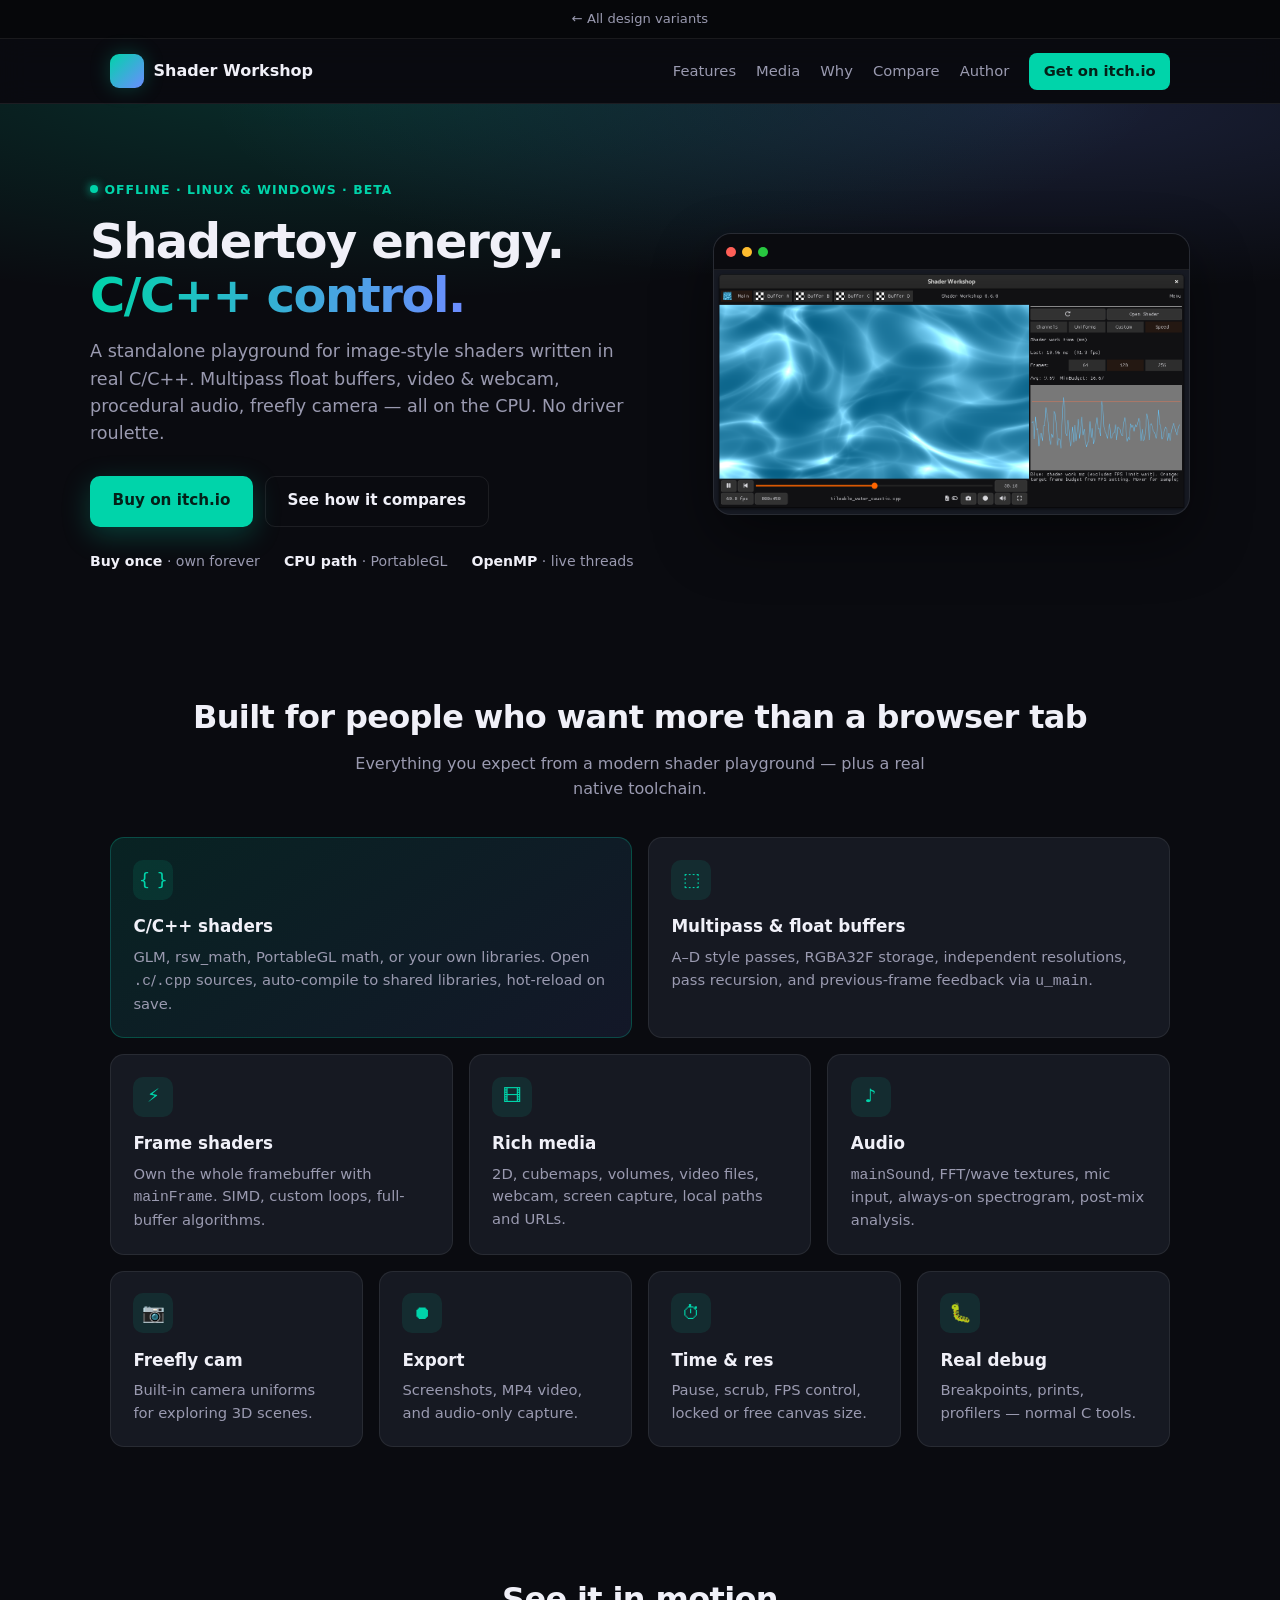
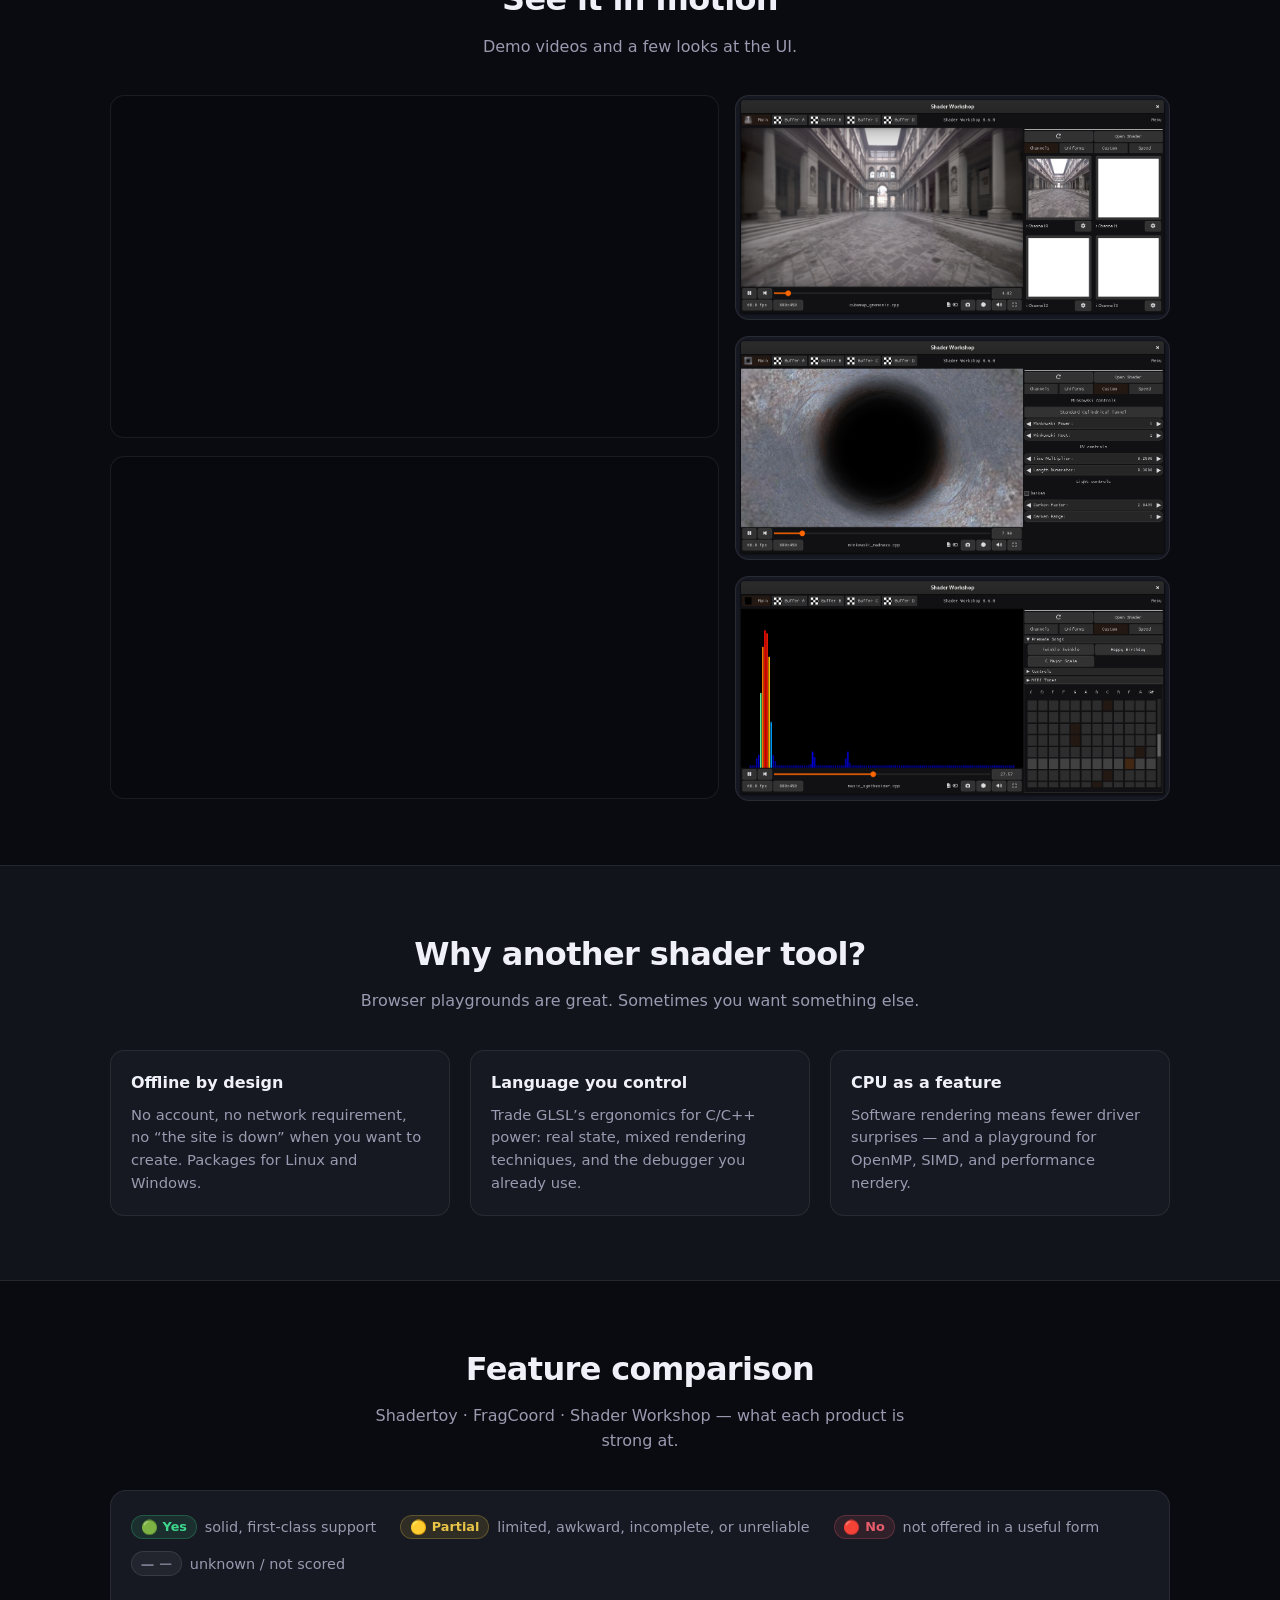
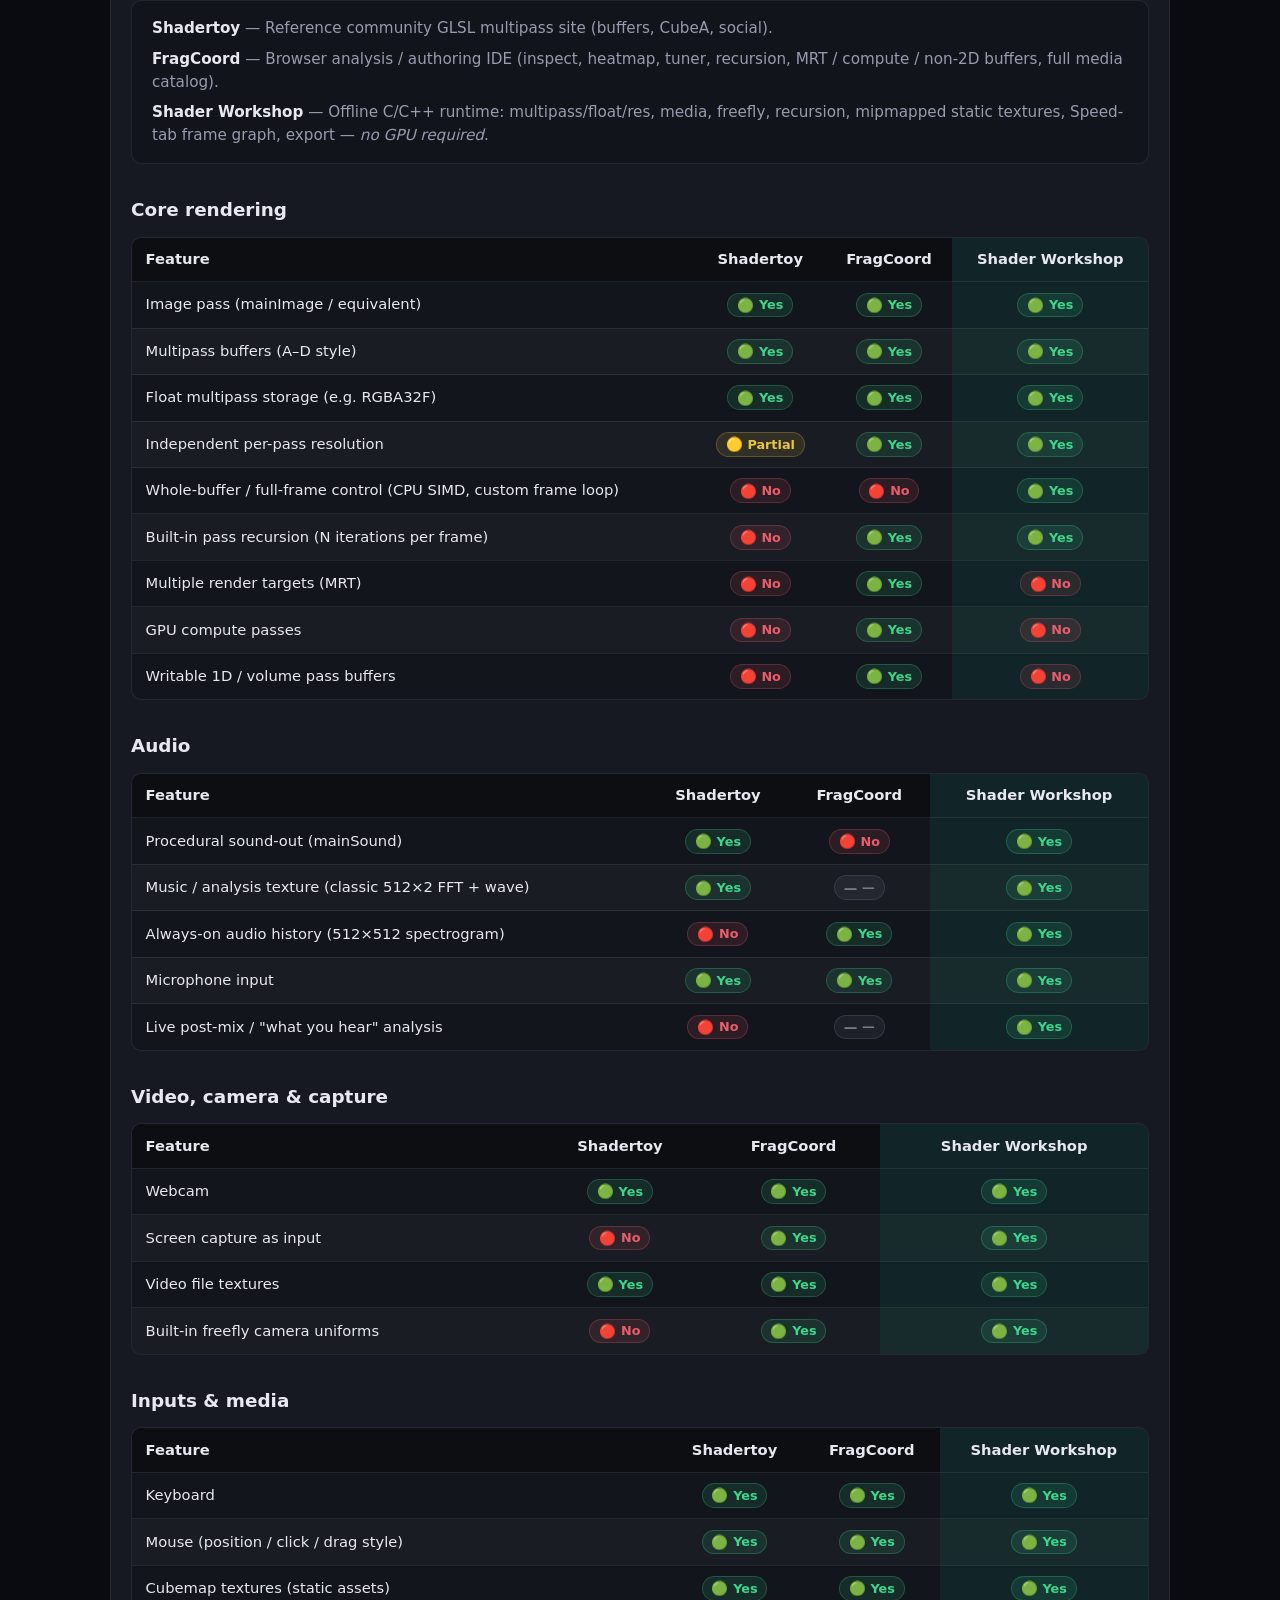
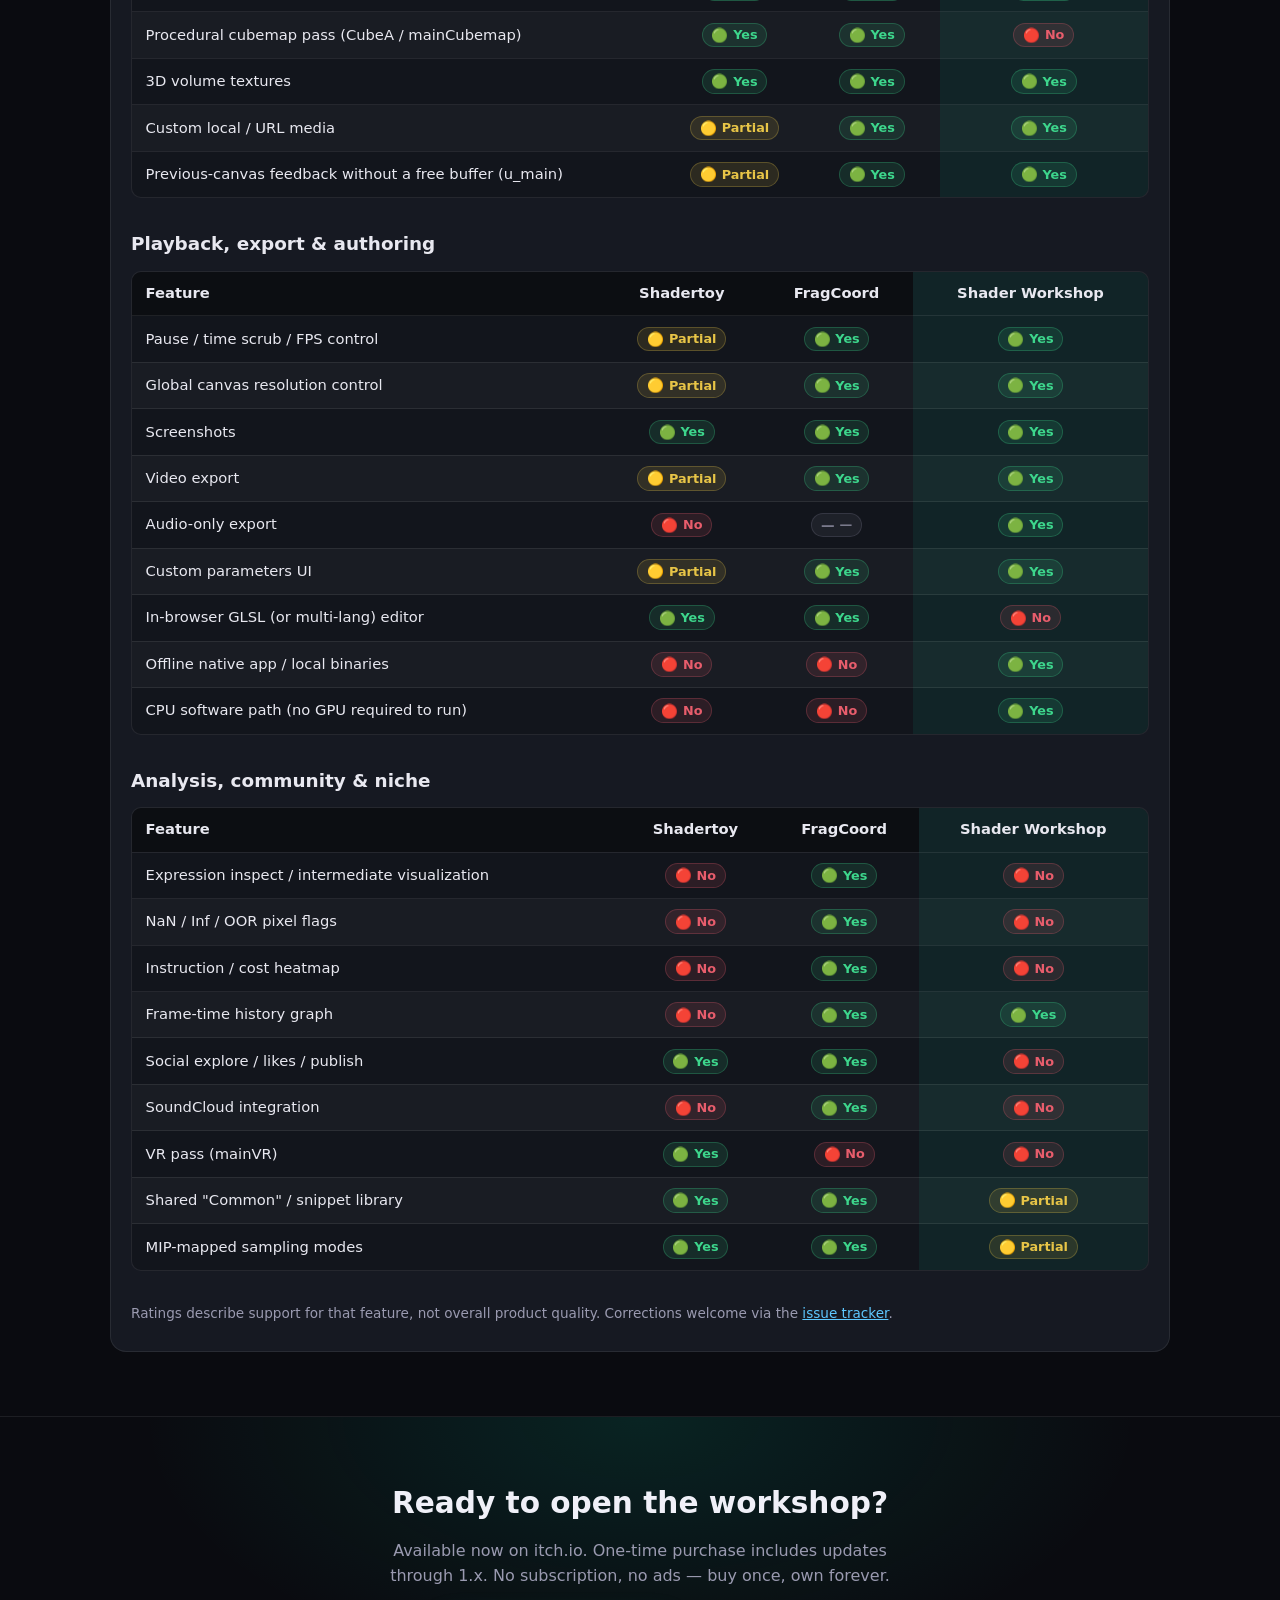
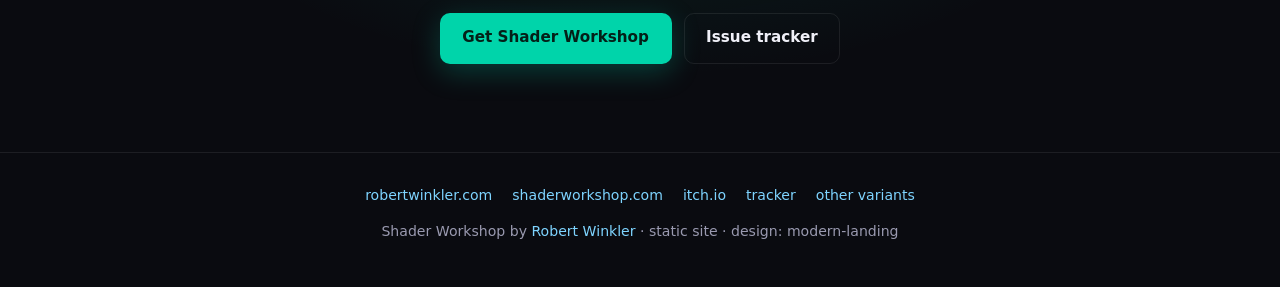
==== index.html @ 5012da46 "Change to Modern Landing style" ====
<!DOCTYPE html>
<html lang="en">
<head>
  <meta charset="utf-8" />
  <meta name="viewport" content="width=device-width, initial-scale=1" />
  <title>Shader Workshop — C/C++ shaders offline</title>
  <meta name="description" content="Write Shadertoy-style shaders in C/C++. Offline native app with multipass, media, audio, export, and CPU software rendering." />
  <link rel="stylesheet" href="style.css" />
  <link rel="stylesheet" href="../shared/comparison.css" />
  <link rel="stylesheet" href="../shared/lightbox.css" />
</head>
<body>
  <a class="back-link" href="../">← All design variants</a>

  <nav class="nav" aria-label="Primary">
    <div class="nav-inner">
      <a class="logo" href="#">
        <span class="logo-mark" aria-hidden="true"></span>
        Shader Workshop
      </a>
      <div class="nav-links">
        <a href="#features">Features</a>
        <a href="#media">Media</a>
        <a href="#why">Why</a>
        <a href="#compare">Compare</a>
        <a href="https://robertwinkler.com" target="_blank" rel="noopener">Author</a>
        <a class="nav-cta" href="https://rswinkle.itch.io/shader-workshop" target="_blank" rel="noopener">Get on itch.io</a>
      </div>
    </div>
  </nav>

  <header class="hero">
    <div class="hero-inner">
      <div>
        <div class="eyebrow">Offline · Linux &amp; Windows · Beta</div>
        <h1>Shadertoy energy.<br /><span>C/C++ control.</span></h1>
        <p class="hero-lead">
          A standalone playground for image-style shaders written in real C/C++.
          Multipass float buffers, video &amp; webcam, procedural audio, freefly camera —
          all on the CPU. No driver roulette.
        </p>
        <div class="cta-row">
          <a class="btn btn-primary" href="https://rswinkle.itch.io/shader-workshop" target="_blank" rel="noopener">Buy on itch.io</a>
          <a class="btn btn-secondary" href="#compare">See how it compares</a>
        </div>
        <div class="meta-row">
          <span><strong>Buy once</strong> · own forever</span>
          <span><strong>CPU path</strong> · PortableGL</span>
          <span><strong>OpenMP</strong> · live threads</span>
        </div>
      </div>
      <div class="hero-visual">
        <div class="chrome">
          <span class="dot"></span><span class="dot"></span><span class="dot"></span>
        </div>
        <a class="lb-shot" href="../shared/screenshots/tileable_water_caustic_speed_graph.png" target="_blank" rel="noopener">
          <img
            class="hero-shot"
            src="../shared/screenshots/tileable_water_caustic_speed_graph.png"
            alt="Tileable water caustic shader with the Speed tab frame-time graph"
            loading="eager" />
        </a>
      </div>
    </div>
  </header>

  <section class="section" id="features">
    <div class="section-head">
      <h2>Built for people who want more than a browser tab</h2>
      <p>Everything you expect from a modern shader playground — plus a real native toolchain.</p>
    </div>
    <div class="bento">
      <article class="bento-card span-6 accent">
        <div class="icon">{ }</div>
        <h3>C/C++ shaders</h3>
        <p>GLM, rsw_math, PortableGL math, or your own libraries. Open <code>.c</code>/<code>.cpp</code> sources, auto-compile to shared libraries, hot-reload on save.</p>
      </article>
      <article class="bento-card span-6">
        <div class="icon">⬚</div>
        <h3>Multipass &amp; float buffers</h3>
        <p>A–D style passes, RGBA32F storage, independent resolutions, pass recursion, and previous-frame feedback via <code>u_main</code>.</p>
      </article>
      <article class="bento-card span-4">
        <div class="icon">⚡</div>
        <h3>Frame shaders</h3>
        <p>Own the whole framebuffer with <code>mainFrame</code>. SIMD, custom loops, full-buffer algorithms.</p>
      </article>
      <article class="bento-card span-4">
        <div class="icon">🎞</div>
        <h3>Rich media</h3>
        <p>2D, cubemaps, volumes, video files, webcam, screen capture, local paths and URLs.</p>
      </article>
      <article class="bento-card span-4">
        <div class="icon">♪</div>
        <h3>Audio</h3>
        <p><code>mainSound</code>, FFT/wave textures, mic input, always-on spectrogram, post-mix analysis.</p>
      </article>
      <article class="bento-card span-3">
        <div class="icon">📷</div>
        <h3>Freefly cam</h3>
        <p>Built-in camera uniforms for exploring 3D scenes.</p>
      </article>
      <article class="bento-card span-3">
        <div class="icon">⏺</div>
        <h3>Export</h3>
        <p>Screenshots, MP4 video, and audio-only capture.</p>
      </article>
      <article class="bento-card span-3">
        <div class="icon">⏱</div>
        <h3>Time &amp; res</h3>
        <p>Pause, scrub, FPS control, locked or free canvas size.</p>
      </article>
      <article class="bento-card span-3">
        <div class="icon">🐛</div>
        <h3>Real debug</h3>
        <p>Breakpoints, prints, profilers — normal C tools.</p>
      </article>
    </div>
  </section>

  <section class="section" id="media">
    <div class="section-head">
      <h2>See it in motion</h2>
      <p>Demo videos and a few looks at the UI.</p>
    </div>
    <div class="media-strip">
      <div class="video-stack">
        <div class="video-box">
          <iframe
            src="https://www.youtube.com/embed/pcdQkHTF5ik"
            title="Shader Workshop video"
            allow="accelerometer; autoplay; clipboard-write; encrypted-media; gyroscope; picture-in-picture"
            allowfullscreen
            loading="lazy"></iframe>
        </div>
        <div class="video-box">
          <iframe
            src="https://www.youtube.com/embed/kdT0mRoWvUM"
            title="Shader Workshop video"
            allow="accelerometer; autoplay; clipboard-write; encrypted-media; gyroscope; picture-in-picture"
            allowfullscreen
            loading="lazy"></iframe>
        </div>
      </div>
      <div class="shot-stack">
        <a class="lb-shot" href="../shared/screenshots/cubemap_demo1.png" target="_blank" rel="noopener">
          <img class="shot-img" src="../shared/screenshots/cubemap_demo1.png" alt="Cubemap gnomonic demo with a gallery courtyard on the Channels tab" loading="lazy" />
        </a>
        <a class="lb-shot" href="../shared/screenshots/minkowski_madness_custom_gui.png" target="_blank" rel="noopener">
          <img class="shot-img" src="../shared/screenshots/minkowski_madness_custom_gui.png" alt="Minkowski tunnel shader with a custom parameter GUI" loading="lazy" />
        </a>
        <a class="lb-shot" href="../shared/screenshots/music_synthesizer_mainSound.png" target="_blank" rel="noopener">
          <img class="shot-img" src="../shared/screenshots/music_synthesizer_mainSound.png" alt="Music synthesizer mainSound demo with piano-roll custom UI" loading="lazy" />
        </a>
      </div>
    </div>
  </section>

  <div class="why-band" id="why">
    <section class="section">
      <div class="section-head">
        <h2>Why another shader tool?</h2>
        <p>Browser playgrounds are great. Sometimes you want something else.</p>
      </div>
      <div class="why-grid">
        <div class="why-card">
          <h3>Offline by design</h3>
          <p>No account, no network requirement, no “the site is down” when you want to create. Packages for Linux and Windows.</p>
        </div>
        <div class="why-card">
          <h3>Language you control</h3>
          <p>Trade GLSL’s ergonomics for C/C++ power: real state, mixed rendering techniques, and the debugger you already use.</p>
        </div>
        <div class="why-card">
          <h3>CPU as a feature</h3>
          <p>Software rendering means fewer driver surprises — and a playground for OpenMP, SIMD, and performance nerdery.</p>
        </div>
      </div>
    </section>
  </div>

  <section class="section" id="compare">
    <div class="section-head">
      <h2>Feature comparison</h2>
      <p>Shadertoy · FragCoord · Shader Workshop — what each product is strong at.</p>
    </div>
    <div class="compare-wrap">
      <div id="comparison-mount"></div>
    </div>
  </section>

  <div class="cta-band" id="download">
    <h2>Ready to open the workshop?</h2>
    <p>
      Available now on itch.io. One-time purchase includes updates through 1.x.
      No subscription, no ads — buy once, own forever.
    </p>
    <div class="cta-row" style="justify-content:center">
      <a class="btn btn-primary" href="https://rswinkle.itch.io/shader-workshop" target="_blank" rel="noopener">Get Shader Workshop</a>
      <a class="btn btn-secondary" href="https://github.com/rswinkle/shader_workshop_tracker" target="_blank" rel="noopener">Issue tracker</a>
    </div>
  </div>

  <footer>
    <div class="links">
      <a href="https://robertwinkler.com" target="_blank" rel="noopener">robertwinkler.com</a>
      <a href="https://shaderworkshop.com">shaderworkshop.com</a>
      <a href="https://rswinkle.itch.io/shader-workshop">itch.io</a>
      <a href="https://github.com/rswinkle/shader_workshop_tracker">tracker</a>
      <a href="../">other variants</a>
    </div>
    <p>Shader Workshop by <a href="https://robertwinkler.com" target="_blank" rel="noopener">Robert Winkler</a> · static site · design: modern-landing</p>
  </footer>

  <script src="../shared/comparison.js"></script>
  <script src="../shared/lightbox.js"></script>
  <script>
    SWComparison.mount("#comparison-mount");
  </script>
</body>
</html>
---- style.css ----
/* Modern product landing — dark teal/indigo */

:root {
  --bg: #0a0b10;
  --bg-elevated: #12141c;
  --panel: #161922;
  --border: rgba(255, 255, 255, 0.08);
  --text: #f0f0f8;
  --muted: #9a9ab0;
  --accent: #00d4aa;
  --accent-2: #6c8cff;
  --accent-glow: rgba(0, 212, 170, 0.25);
  --max: 1100px;
  --radius: 14px;
}

* { box-sizing: border-box; }
html { scroll-behavior: smooth; }

body {
  margin: 0;
  font-family: system-ui, -apple-system, "Segoe UI", Roboto, sans-serif;
  background: var(--bg);
  color: var(--text);
  line-height: 1.55;
}

a { color: #7ed4ff; }
a:hover { text-decoration: underline; }

.back-link {
  display: block;
  text-align: center;
  padding: 0.55rem;
  font-size: 0.82rem;
  color: var(--muted);
  background: #06070a;
  border-bottom: 1px solid var(--border);
  text-decoration: none;
}
.back-link:hover { color: var(--accent); }

/* nav */
.nav {
  position: sticky;
  top: 0;
  z-index: 40;
  backdrop-filter: blur(14px);
  background: rgba(10, 11, 16, 0.75);
  border-bottom: 1px solid var(--border);
}

.nav-inner {
  max-width: var(--max);
  margin: 0 auto;
  padding: 0.85rem 1.25rem;
  display: flex;
  align-items: center;
  justify-content: space-between;
  gap: 1rem;
}

.logo {
  display: flex;
  align-items: center;
  gap: 0.6rem;
  text-decoration: none;
  color: var(--text);
  font-weight: 700;
}
.logo:hover { text-decoration: none; }

.logo-mark {
  width: 34px;
  height: 34px;
  border-radius: 9px;
  background: linear-gradient(135deg, var(--accent), var(--accent-2));
  box-shadow: 0 0 20px var(--accent-glow);
}

.nav-links {
  display: flex;
  gap: 1.25rem;
  align-items: center;
  flex-wrap: wrap;
}

.nav-links a {
  color: var(--muted);
  text-decoration: none;
  font-size: 0.92rem;
  font-weight: 500;
}
.nav-links a:hover { color: var(--text); }

.nav-cta {
  background: var(--accent) !important;
  color: #042018 !important;
  padding: 0.45rem 0.9rem;
  border-radius: 8px;
  font-weight: 700 !important;
}
.nav-cta:hover {
  filter: brightness(1.08);
  text-decoration: none !important;
}

/* hero */
.hero {
  position: relative;
  overflow: hidden;
  padding: 4.5rem 1.25rem 3.5rem;
}

.hero::before {
  content: "";
  position: absolute;
  inset: -20% -10% auto;
  height: 70%;
  background:
    radial-gradient(ellipse at 30% 20%, rgba(0, 212, 170, 0.18), transparent 55%),
    radial-gradient(ellipse at 75% 30%, rgba(108, 140, 255, 0.16), transparent 50%);
  pointer-events: none;
}

.hero-inner {
  position: relative;
  max-width: var(--max);
  margin: 0 auto;
  display: grid;
  grid-template-columns: 1.1fr 0.9fr;
  gap: 2.5rem;
  align-items: center;
}

@media (max-width: 860px) {
  .hero-inner { grid-template-columns: 1fr; }
}

.eyebrow {
  display: inline-flex;
  align-items: center;
  gap: 0.4rem;
  font-size: 0.78rem;
  font-weight: 700;
  letter-spacing: 0.08em;
  text-transform: uppercase;
  color: var(--accent);
  margin-bottom: 1rem;
}

.eyebrow::before {
  content: "";
  width: 8px;
  height: 8px;
  border-radius: 50%;
  background: var(--accent);
  box-shadow: 0 0 10px var(--accent);
}

.hero h1 {
  margin: 0 0 1rem;
  font-size: clamp(2rem, 4.5vw, 3rem);
  line-height: 1.12;
  letter-spacing: -0.03em;
}

.hero h1 span {
  background: linear-gradient(90deg, var(--accent), var(--accent-2));
  -webkit-background-clip: text;
  background-clip: text;
  color: transparent;
}

.hero-lead {
  color: var(--muted);
  font-size: 1.1rem;
  max-width: 34rem;
  margin: 0 0 1.75rem;
}

.cta-row {
  display: flex;
  flex-wrap: wrap;
  gap: 0.75rem;
  margin-bottom: 1.5rem;
}

.btn {
  display: inline-flex;
  align-items: center;
  justify-content: center;
  gap: 0.4rem;
  padding: 0.8rem 1.35rem;
  border-radius: 10px;
  font-weight: 700;
  font-size: 0.95rem;
  text-decoration: none;
  border: 1px solid transparent;
  transition: transform 0.12s, filter 0.12s, border-color 0.12s;
}
.btn:hover { text-decoration: none; transform: translateY(-1px); }

.btn-primary {
  background: var(--accent);
  color: #042018;
  box-shadow: 0 8px 28px var(--accent-glow);
}
.btn-primary:hover { filter: brightness(1.06); color: #042018; }

.btn-secondary {
  background: transparent;
  color: var(--text);
  border-color: var(--border);
}
.btn-secondary:hover {
  border-color: rgba(0, 212, 170, 0.45);
  color: var(--accent);
}

.meta-row {
  display: flex;
  flex-wrap: wrap;
  gap: 1rem 1.5rem;
  color: var(--muted);
  font-size: 0.88rem;
}

.meta-row strong { color: var(--text); }

/* hero visual */
.hero-visual {
  border-radius: calc(var(--radius) + 4px);
  border: 1px solid var(--border);
  background: var(--panel);
  position: relative;
  overflow: hidden;
  box-shadow: 0 24px 60px rgba(0, 0, 0, 0.45);
}

.hero-visual .chrome {
  position: absolute;
  top: 0;
  left: 0;
  right: 0;
  height: 36px;
  background: rgba(0, 0, 0, 0.55);
  border-bottom: 1px solid var(--border);
  display: flex;
  align-items: center;
  gap: 6px;
  padding: 0 12px;
  z-index: 2;
}

.hero-visual .dot {
  width: 10px;
  height: 10px;
  border-radius: 50%;
  background: #3a3d4a;
}
.hero-visual .dot:nth-child(1) { background: #ff5f57; }
.hero-visual .dot:nth-child(2) { background: #febc2e; }
.hero-visual .dot:nth-child(3) { background: #28c840; }

.hero-visual .hero-shot {
  display: block;
  width: 100%;
  height: auto;
  margin-top: 36px;
}

/* sections */
.section {
  max-width: var(--max);
  margin: 0 auto;
  padding: 4rem 1.25rem;
}

.section-head {
  text-align: center;
  margin-bottom: 2.25rem;
}

.section-head h2 {
  margin: 0 0 0.6rem;
  font-size: clamp(1.5rem, 3vw, 2rem);
  letter-spacing: -0.02em;
}

.section-head p {
  margin: 0 auto;
  max-width: 36rem;
  color: var(--muted);
}

/* bento features */
.bento {
  display: grid;
  grid-template-columns: repeat(12, 1fr);
  gap: 1rem;
}

.bento-card {
  background: var(--panel);
  border: 1px solid var(--border);
  border-radius: var(--radius);
  padding: 1.35rem 1.4rem;
  transition: border-color 0.15s, box-shadow 0.15s;
}

.bento-card:hover {
  border-color: rgba(0, 212, 170, 0.3);
  box-shadow: 0 0 0 1px rgba(0, 212, 170, 0.08);
}

.bento-card.span-6 { grid-column: span 6; }
.bento-card.span-4 { grid-column: span 4; }
.bento-card.span-8 { grid-column: span 8; }
.bento-card.span-3 { grid-column: span 3; }
.bento-card.span-12 { grid-column: span 12; }

@media (max-width: 900px) {
  .bento-card.span-6,
  .bento-card.span-4,
  .bento-card.span-8,
  .bento-card.span-3 { grid-column: span 12; }
}

.bento-card .icon {
  width: 40px;
  height: 40px;
  border-radius: 10px;
  background: rgba(0, 212, 170, 0.1);
  color: var(--accent);
  display: grid;
  place-items: center;
  font-size: 1.15rem;
  margin-bottom: 0.85rem;
}

.bento-card h3 {
  margin: 0 0 0.4rem;
  font-size: 1.05rem;
}

.bento-card p {
  margin: 0;
  color: var(--muted);
  font-size: 0.92rem;
}

.bento-card.accent {
  background: linear-gradient(145deg, rgba(0, 212, 170, 0.12), rgba(108, 140, 255, 0.1));
  border-color: rgba(0, 212, 170, 0.25);
}

/* media strip */
.media-strip {
  display: grid;
  grid-template-columns: 1.4fr 1fr;
  gap: 1rem;
}

@media (max-width: 800px) {
  .media-strip { grid-template-columns: 1fr; }
}

.video-stack {
  display: grid;
  gap: 1rem;
}

.video-box {
  aspect-ratio: 16 / 9;
  border-radius: var(--radius);
  border: 1px solid var(--border);
  background: #08090e;
  position: relative;
  overflow: hidden;
}

.video-box iframe {
  position: absolute;
  inset: 0;
  width: 100%;
  height: 100%;
  border: 0;
}

.shot-stack {
  display: grid;
  gap: 1rem;
  align-content: start;
}

.shot-img {
  width: 100%;
  height: auto;
  display: block;
  border-radius: var(--radius);
  border: 1px solid var(--border);
  background: var(--panel);
}

/* why band */
.why-band {
  background: var(--bg-elevated);
  border-top: 1px solid var(--border);
  border-bottom: 1px solid var(--border);
}

.why-grid {
  display: grid;
  grid-template-columns: repeat(3, 1fr);
  gap: 1.25rem;
}

@media (max-width: 800px) {
  .why-grid { grid-template-columns: 1fr; }
}

.why-card {
  padding: 1.25rem;
  border-radius: var(--radius);
  background: var(--panel);
  border: 1px solid var(--border);
}

.why-card h3 {
  margin: 0 0 0.5rem;
  font-size: 1rem;
}

.why-card p {
  margin: 0;
  color: var(--muted);
  font-size: 0.92rem;
}

/* compare */
.compare-wrap {
  background: var(--panel);
  border: 1px solid var(--border);
  border-radius: calc(var(--radius) + 2px);
  padding: 1.5rem 1.25rem 1.75rem;
}

/* download CTA */
.cta-band {
  text-align: center;
  padding: 4rem 1.25rem;
  background:
    radial-gradient(ellipse at 50% 0%, rgba(0, 212, 170, 0.12), transparent 55%),
    var(--bg);
  border-top: 1px solid var(--border);
}

.cta-band h2 {
  margin: 0 0 0.75rem;
  font-size: 1.85rem;
}

.cta-band p {
  color: var(--muted);
  max-width: 32rem;
  margin: 0 auto 1.5rem;
}

/* footer */
footer {
  padding: 2rem 1.25rem;
  border-top: 1px solid var(--border);
  text-align: center;
  color: var(--muted);
  font-size: 0.88rem;
}

footer .links {
  display: flex;
  flex-wrap: wrap;
  gap: 0.75rem 1.25rem;
  justify-content: center;
  margin-bottom: 0.75rem;
}

footer a { color: #7ed4ff; text-decoration: none; }
footer a:hover { text-decoration: underline; }
---- shared/comparison.css ----
/* Shared feature-comparison table styles (dark-theme friendly) */

.cmp-root {
  --cmp-yes: #3dd68c;
  --cmp-partial: #e8c547;
  --cmp-no: #e85d6c;
  --cmp-unknown: #7a7a8c;
  --cmp-border: rgba(255, 255, 255, 0.08);
  --cmp-row-alt: rgba(255, 255, 255, 0.03);
  --cmp-head-bg: rgba(0, 0, 0, 0.35);
  --cmp-highlight: rgba(0, 212, 170, 0.08);
  --cmp-text: #e8e8f0;
  --cmp-muted: #9a9ab0;
}

.cmp-legend {
  list-style: none;
  padding: 0;
  margin: 0 0 1.5rem;
  display: flex;
  flex-wrap: wrap;
  gap: 0.75rem 1.5rem;
  color: var(--cmp-muted);
  font-size: 0.9rem;
}

.cmp-legend li {
  display: flex;
  align-items: center;
  gap: 0.5rem;
}

.cmp-summary {
  display: grid;
  gap: 0.5rem;
  margin-bottom: 2rem;
  padding: 1rem 1.25rem;
  border: 1px solid var(--cmp-border);
  border-radius: 10px;
  background: rgba(0, 0, 0, 0.2);
  color: var(--cmp-muted);
  font-size: 0.95rem;
  line-height: 1.5;
}

.cmp-summary p {
  margin: 0;
}

.cmp-summary strong {
  color: var(--cmp-text);
}

.cmp-section {
  margin-bottom: 2rem;
}

.cmp-section-title {
  margin: 0 0 0.75rem;
  font-size: 1.15rem;
  font-weight: 600;
  color: var(--cmp-text);
}

.cmp-table-wrap {
  overflow-x: auto;
  border: 1px solid var(--cmp-border);
  border-radius: 10px;
  background: rgba(0, 0, 0, 0.15);
}

.cmp-table {
  width: 100%;
  border-collapse: collapse;
  font-size: 0.92rem;
  min-width: 560px;
}

.cmp-table th,
.cmp-table td {
  padding: 0.65rem 0.85rem;
  border-bottom: 1px solid var(--cmp-border);
  text-align: center;
  vertical-align: middle;
}

.cmp-table th {
  background: var(--cmp-head-bg);
  font-weight: 600;
  color: var(--cmp-text);
  white-space: nowrap;
}

.cmp-table th a {
  color: inherit;
  text-decoration: none;
}

.cmp-table th a:hover {
  text-decoration: underline;
}

.cmp-table tbody tr:nth-child(even) {
  background: var(--cmp-row-alt);
}

.cmp-table tbody tr:last-child td {
  border-bottom: none;
}

.cmp-feature-col,
.cmp-feature {
  text-align: left !important;
  color: var(--cmp-text);
  min-width: 12rem;
}

.cmp-highlight-col {
  background: var(--cmp-highlight) !important;
}

.cmp-badge {
  display: inline-flex;
  align-items: center;
  justify-content: center;
  gap: 0.3rem;
  padding: 0.2rem 0.55rem;
  border-radius: 999px;
  font-size: 0.8rem;
  font-weight: 600;
  line-height: 1.2;
  white-space: nowrap;
  border: 1px solid transparent;
}

.cmp-emoji {
  font-size: 0.85rem;
}

.cmp-yes {
  color: var(--cmp-yes);
  background: rgba(61, 214, 140, 0.12);
  border-color: rgba(61, 214, 140, 0.25);
}

.cmp-partial {
  color: var(--cmp-partial);
  background: rgba(232, 197, 71, 0.12);
  border-color: rgba(232, 197, 71, 0.25);
}

.cmp-no {
  color: var(--cmp-no);
  background: rgba(232, 93, 108, 0.12);
  border-color: rgba(232, 93, 108, 0.25);
}

.cmp-unknown {
  color: var(--cmp-unknown);
  background: rgba(122, 122, 140, 0.12);
  border-color: rgba(122, 122, 140, 0.25);
}

.cmp-footnote {
  margin: 1.5rem 0 0;
  font-size: 0.85rem;
  color: var(--cmp-muted);
  line-height: 1.5;
}

.cmp-footnote a {
  color: #5ec8ff;
}

@media (max-width: 640px) {
  .cmp-label {
    display: none;
  }

  .cmp-badge {
    padding: 0.25rem 0.4rem;
  }

  .cmp-table th,
  .cmp-table td {
    padding: 0.5rem 0.45rem;
  }
}
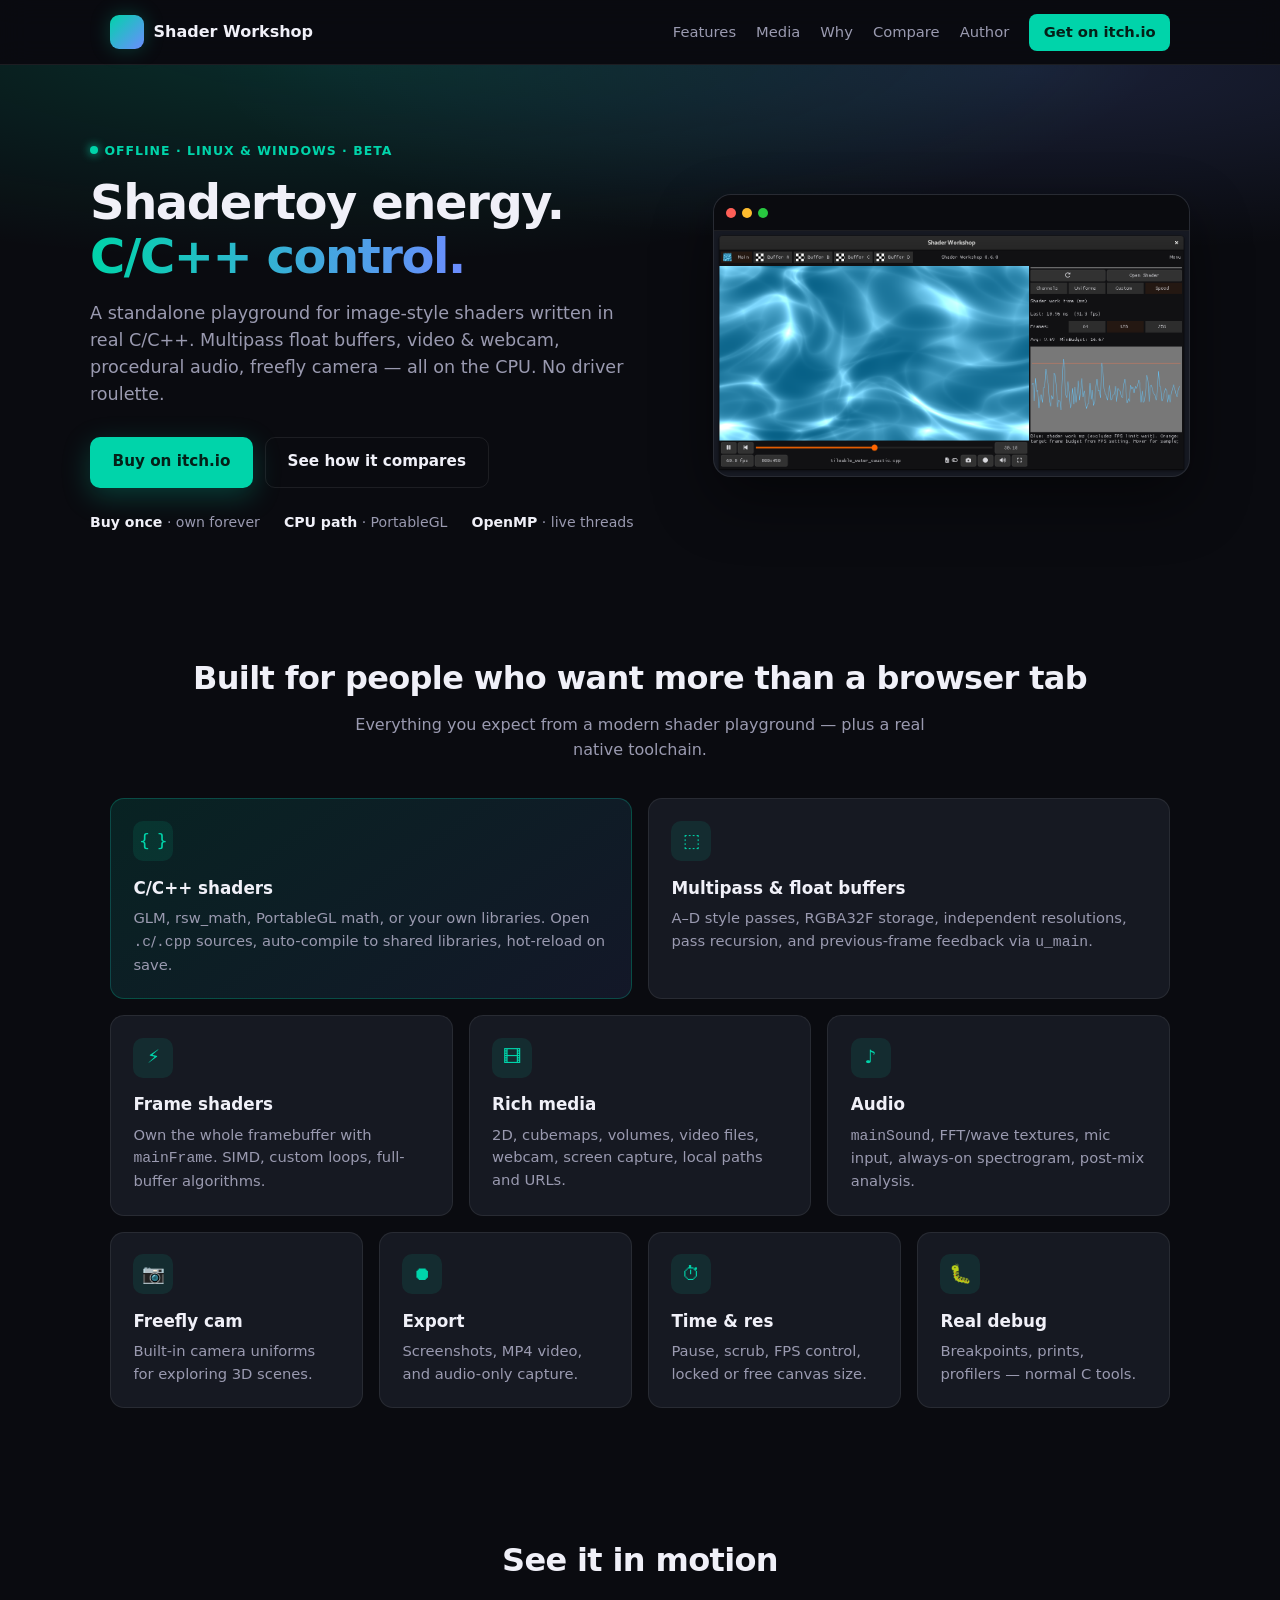
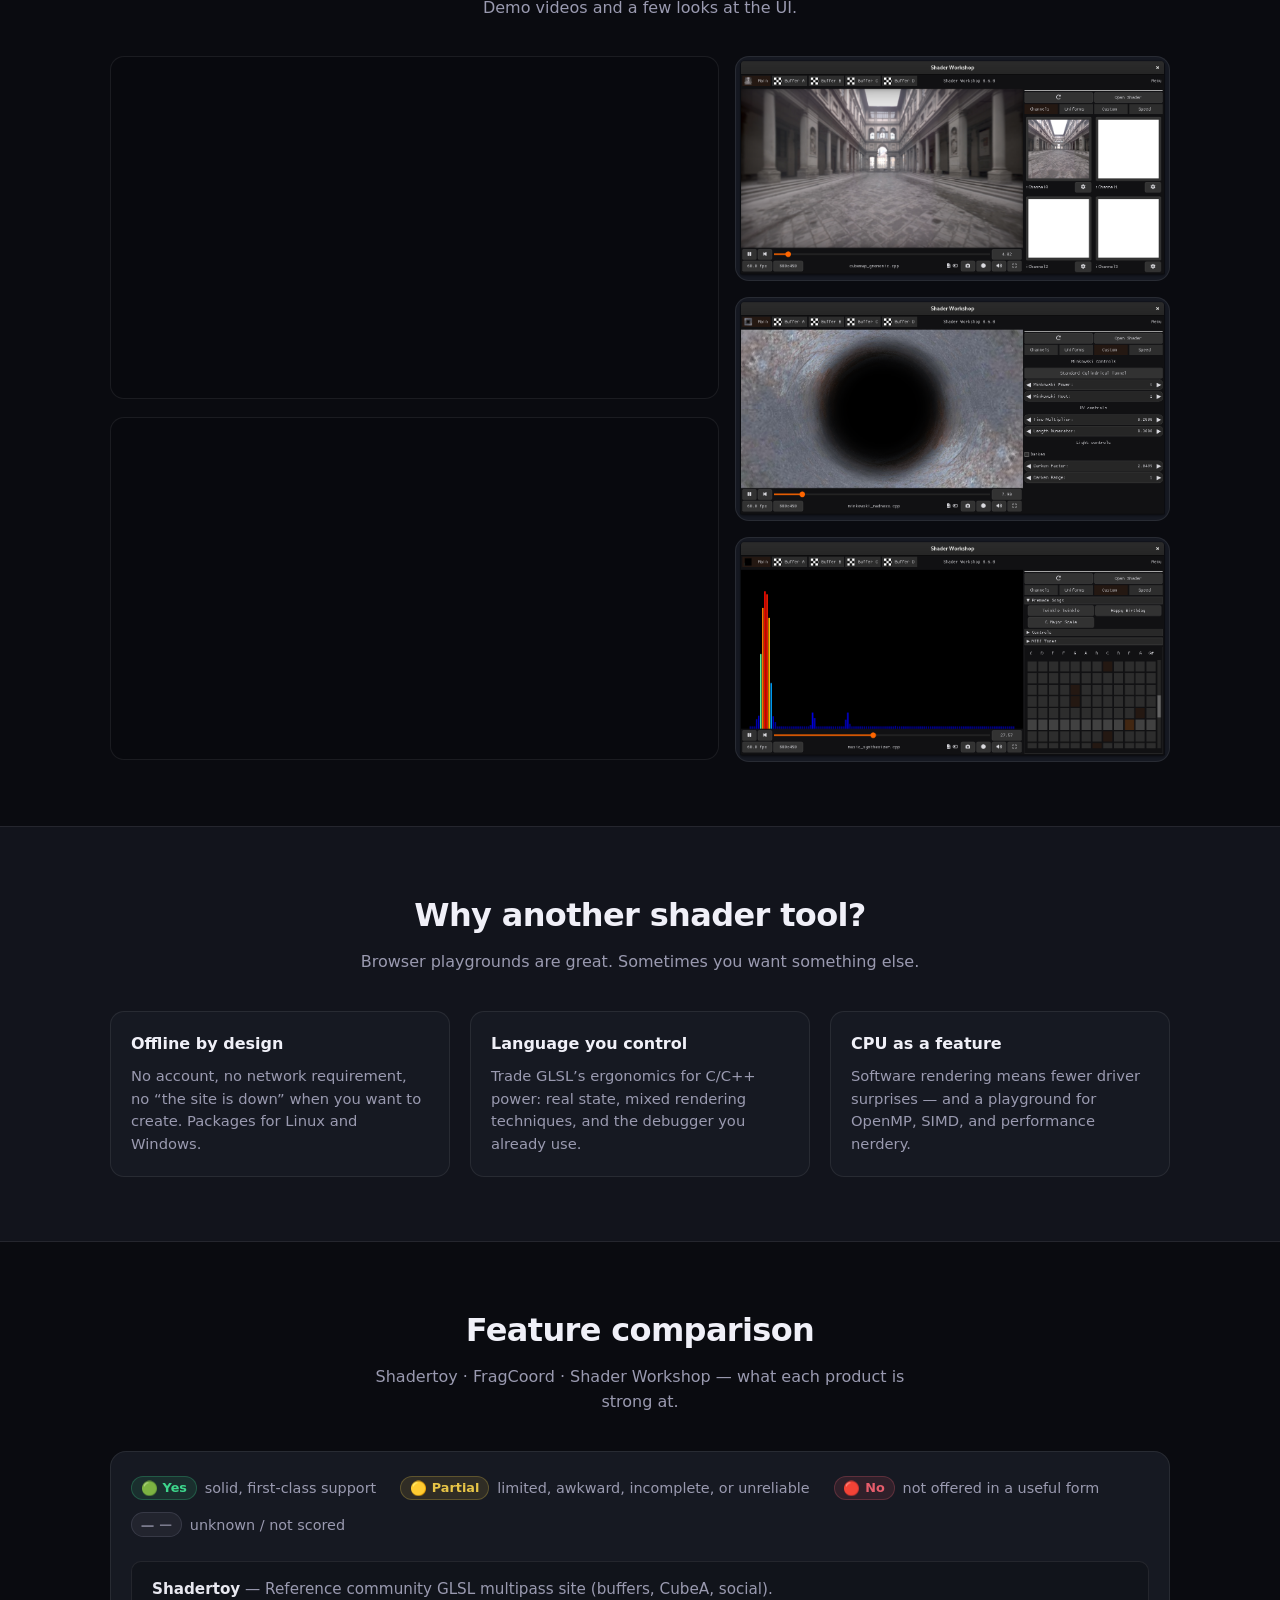
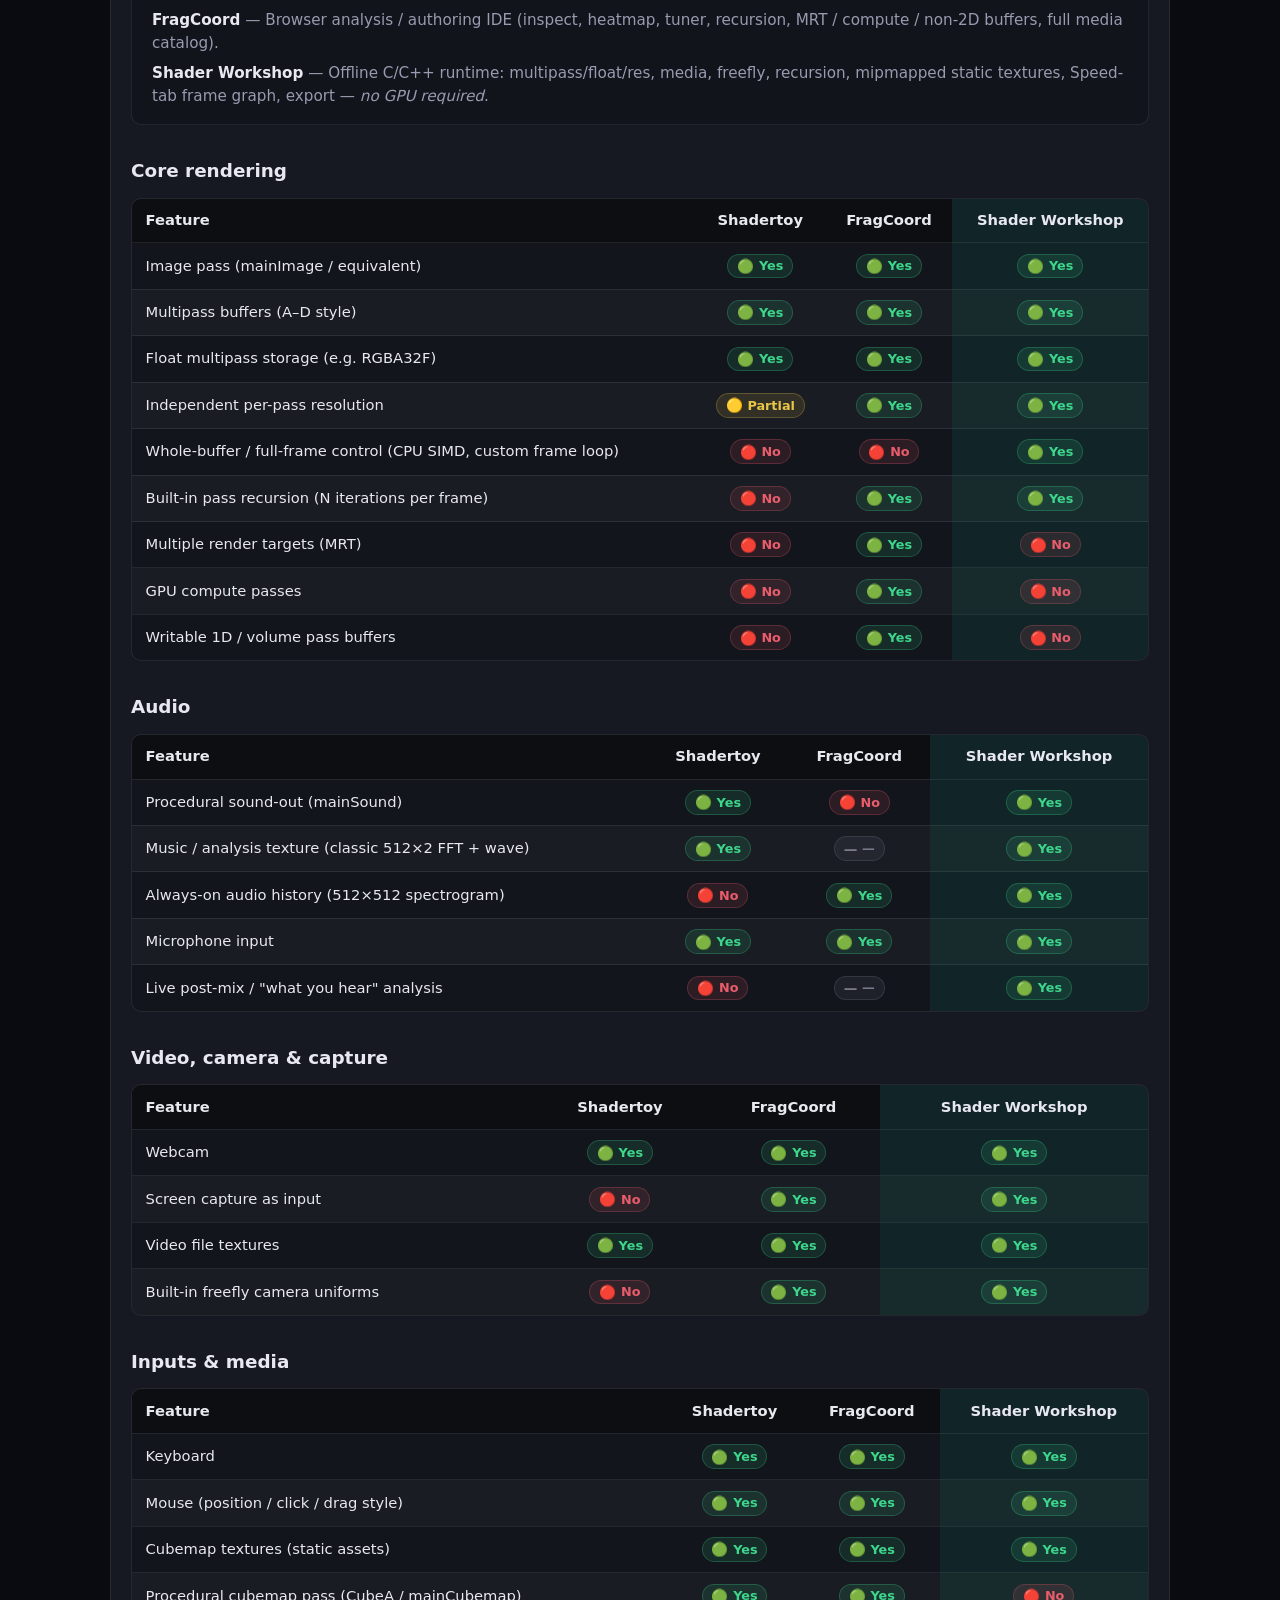
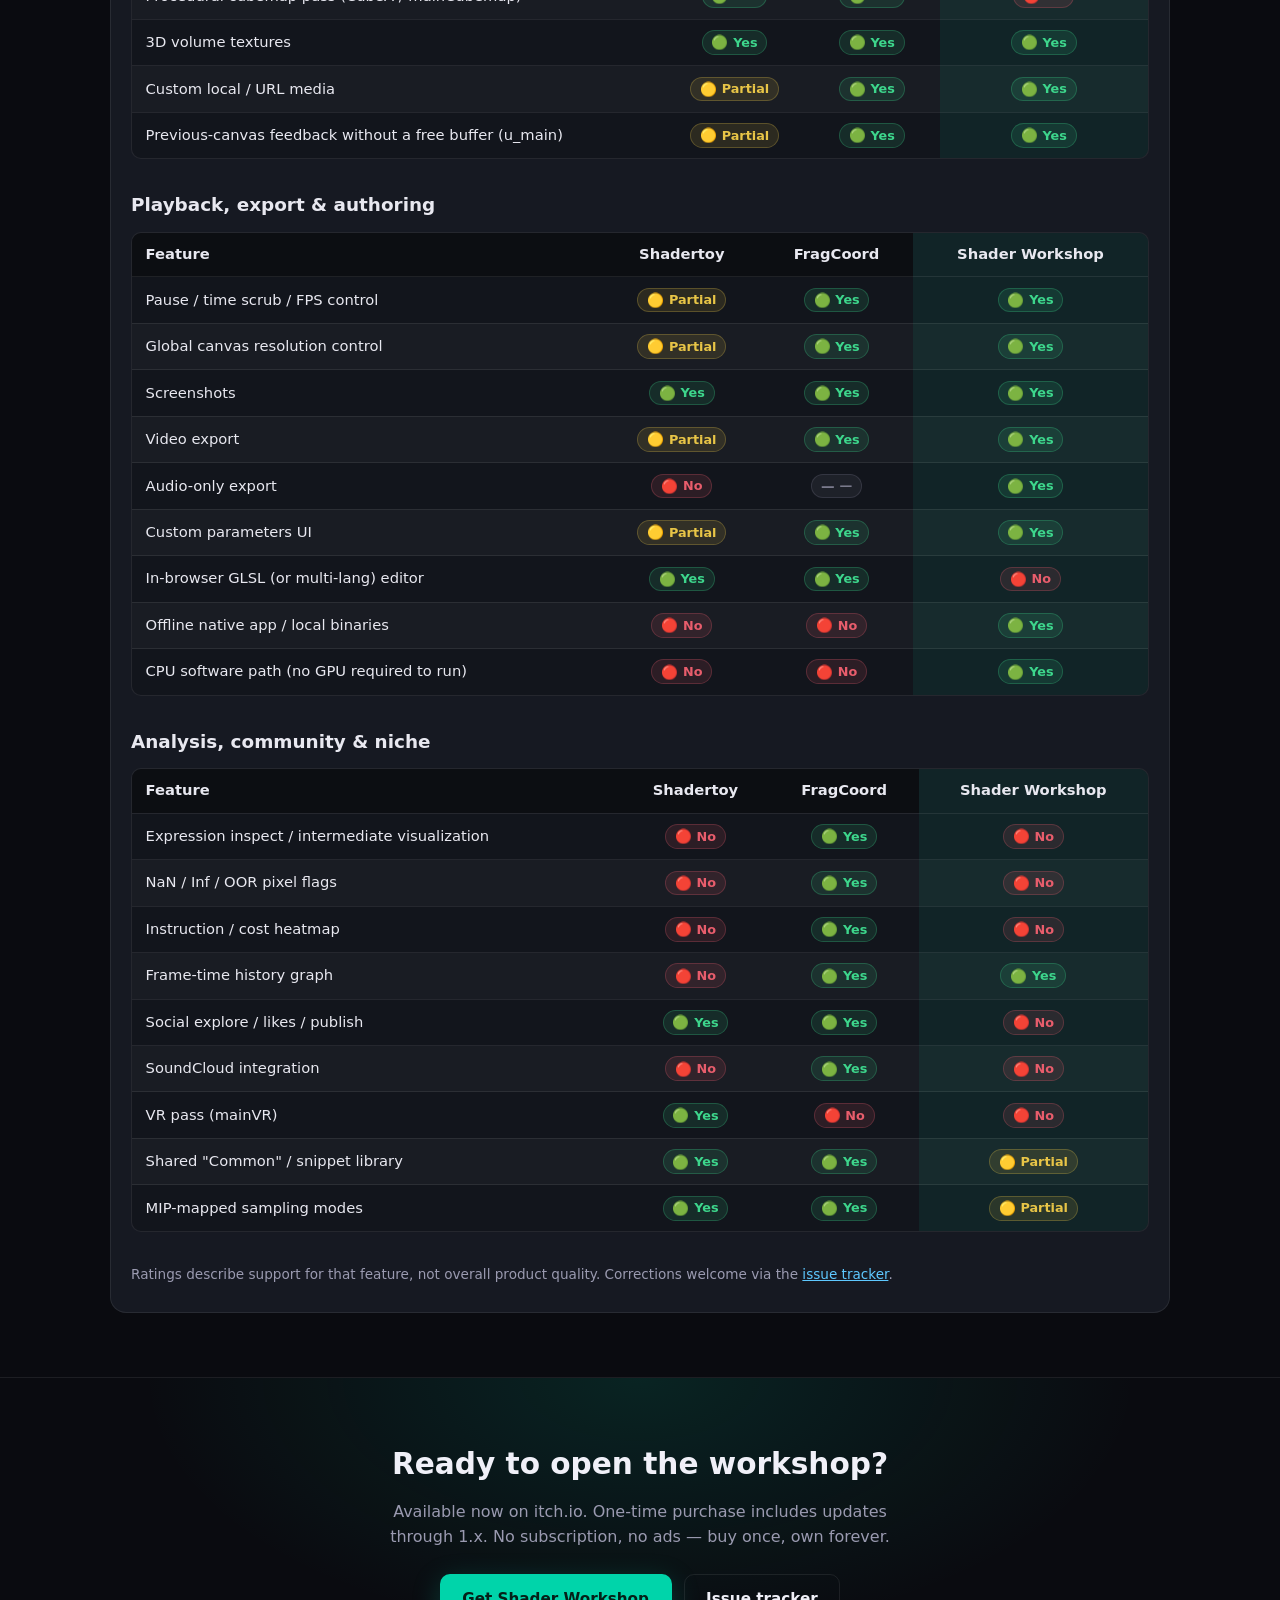
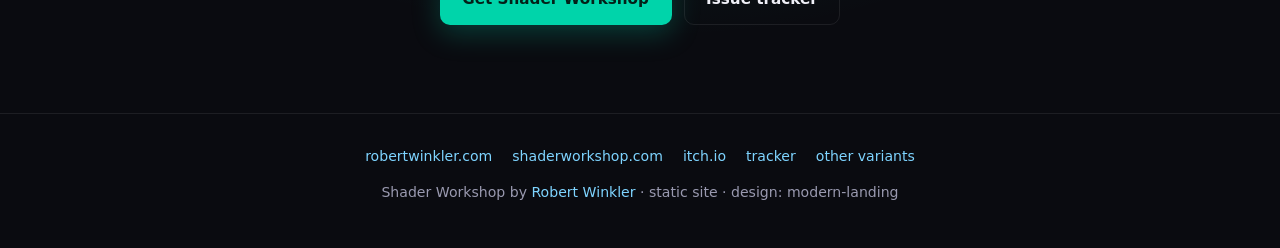
==== commit 4562106d: "Fix links" ====
--- a/index.html
+++ b/index.html
@@ -6,12 +6,10 @@
   <title>Shader Workshop — C/C++ shaders offline</title>
   <meta name="description" content="Write Shadertoy-style shaders in C/C++. Offline native app with multipass, media, audio, export, and CPU software rendering." />
   <link rel="stylesheet" href="style.css" />
-  <link rel="stylesheet" href="../shared/comparison.css" />
-  <link rel="stylesheet" href="../shared/lightbox.css" />
+  <link rel="stylesheet" href="shared/comparison.css" />
+  <link rel="stylesheet" href="shared/lightbox.css" />
 </head>
 <body>
-  <a class="back-link" href="../">← All design variants</a>
-
   <nav class="nav" aria-label="Primary">
     <div class="nav-inner">
       <a class="logo" href="#">
@@ -53,10 +51,10 @@
         <div class="chrome">
           <span class="dot"></span><span class="dot"></span><span class="dot"></span>
         </div>
-        <a class="lb-shot" href="../shared/screenshots/tileable_water_caustic_speed_graph.png" target="_blank" rel="noopener">
+        <a class="lb-shot" href="shared/screenshots/tileable_water_caustic_speed_graph.png" target="_blank" rel="noopener">
           <img
             class="hero-shot"
-            src="../shared/screenshots/tileable_water_caustic_speed_graph.png"
+            src="shared/screenshots/tileable_water_caustic_speed_graph.png"
             alt="Tileable water caustic shader with the Speed tab frame-time graph"
             loading="eager" />
         </a>
@@ -143,14 +141,14 @@
         </div>
       </div>
       <div class="shot-stack">
-        <a class="lb-shot" href="../shared/screenshots/cubemap_demo1.png" target="_blank" rel="noopener">
-          <img class="shot-img" src="../shared/screenshots/cubemap_demo1.png" alt="Cubemap gnomonic demo with a gallery courtyard on the Channels tab" loading="lazy" />
-        </a>
-        <a class="lb-shot" href="../shared/screenshots/minkowski_madness_custom_gui.png" target="_blank" rel="noopener">
-          <img class="shot-img" src="../shared/screenshots/minkowski_madness_custom_gui.png" alt="Minkowski tunnel shader with a custom parameter GUI" loading="lazy" />
-        </a>
-        <a class="lb-shot" href="../shared/screenshots/music_synthesizer_mainSound.png" target="_blank" rel="noopener">
-          <img class="shot-img" src="../shared/screenshots/music_synthesizer_mainSound.png" alt="Music synthesizer mainSound demo with piano-roll custom UI" loading="lazy" />
+        <a class="lb-shot" href="shared/screenshots/cubemap_demo1.png" target="_blank" rel="noopener">
+          <img class="shot-img" src="shared/screenshots/cubemap_demo1.png" alt="Cubemap gnomonic demo with a gallery courtyard on the Channels tab" loading="lazy" />
+        </a>
+        <a class="lb-shot" href="shared/screenshots/minkowski_madness_custom_gui.png" target="_blank" rel="noopener">
+          <img class="shot-img" src="shared/screenshots/minkowski_madness_custom_gui.png" alt="Minkowski tunnel shader with a custom parameter GUI" loading="lazy" />
+        </a>
+        <a class="lb-shot" href="shared/screenshots/music_synthesizer_mainSound.png" target="_blank" rel="noopener">
+          <img class="shot-img" src="shared/screenshots/music_synthesizer_mainSound.png" alt="Music synthesizer mainSound demo with piano-roll custom UI" loading="lazy" />
         </a>
       </div>
     </div>
@@ -212,8 +210,8 @@
     <p>Shader Workshop by <a href="https://robertwinkler.com" target="_blank" rel="noopener">Robert Winkler</a> · static site · design: modern-landing</p>
   </footer>
 
-  <script src="../shared/comparison.js"></script>
-  <script src="../shared/lightbox.js"></script>
+  <script src="shared/comparison.js"></script>
+  <script src="shared/lightbox.js"></script>
   <script>
     SWComparison.mount("#comparison-mount");
   </script>
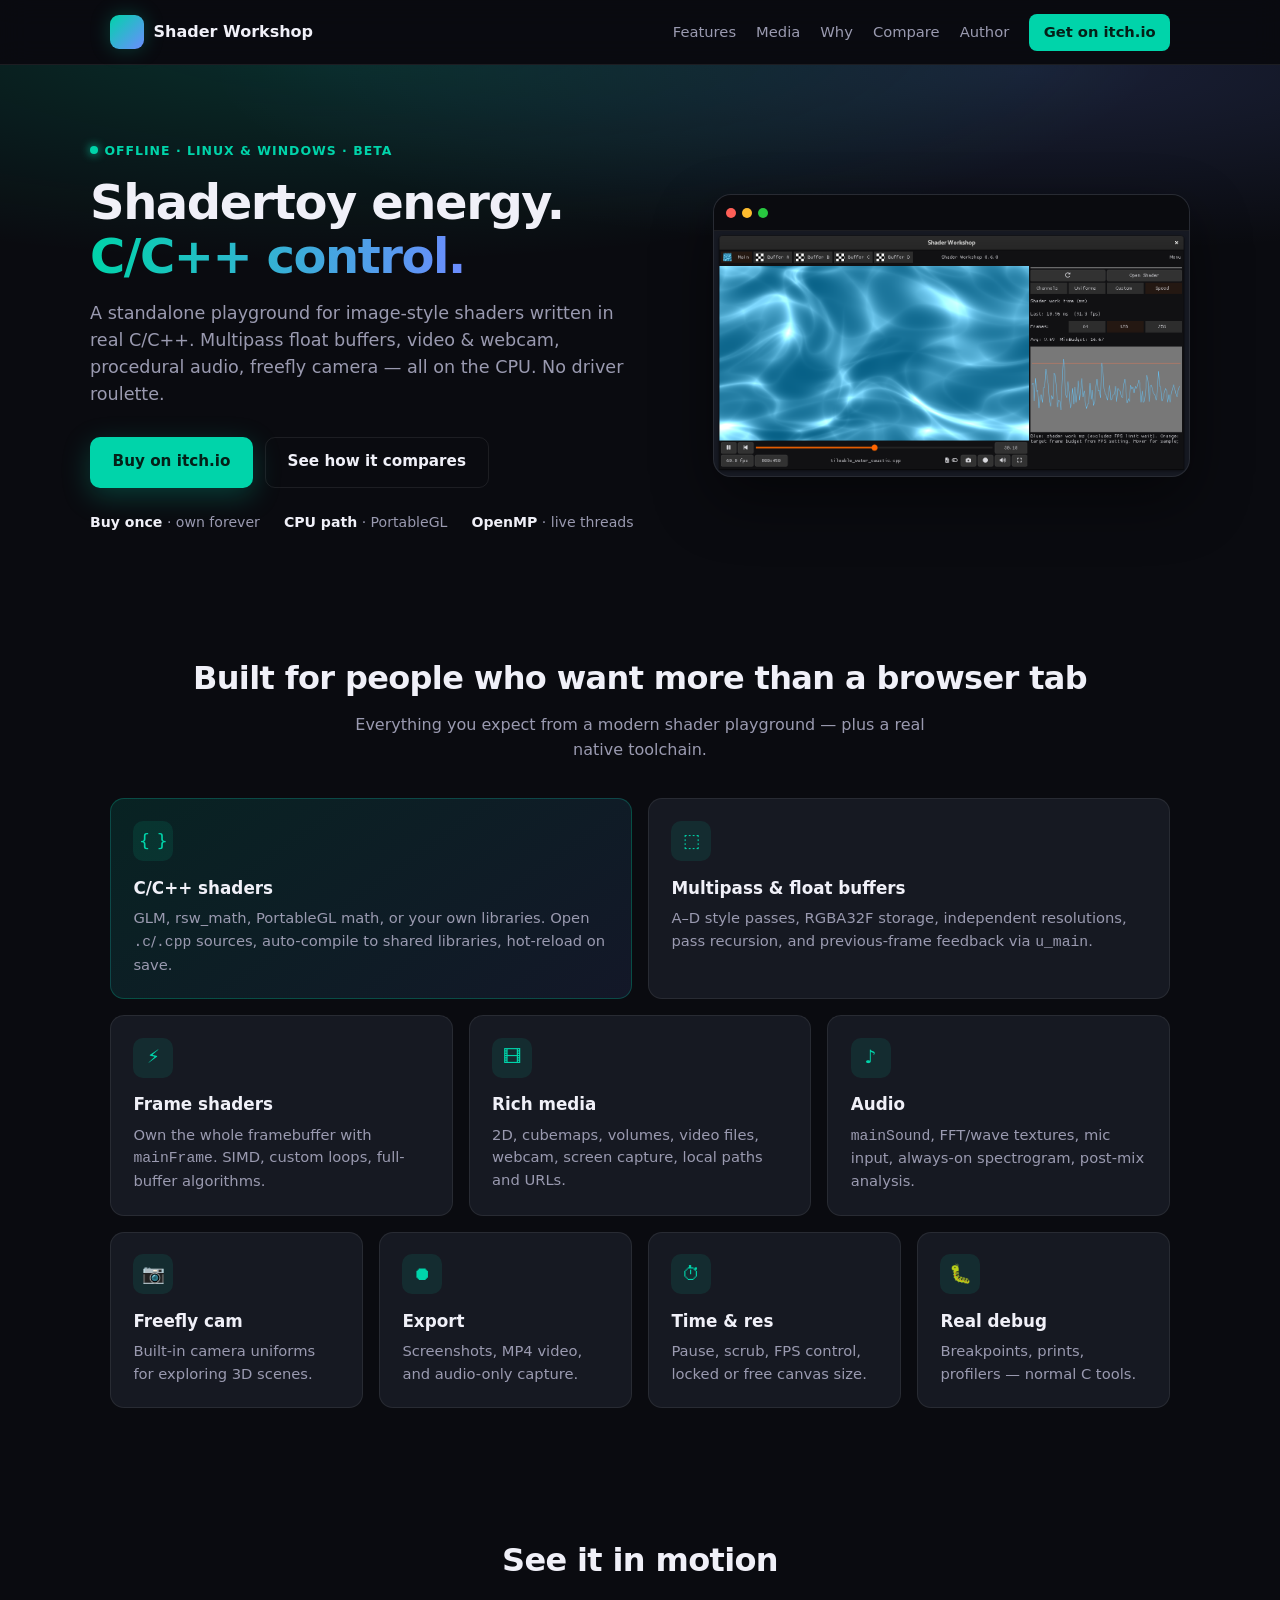
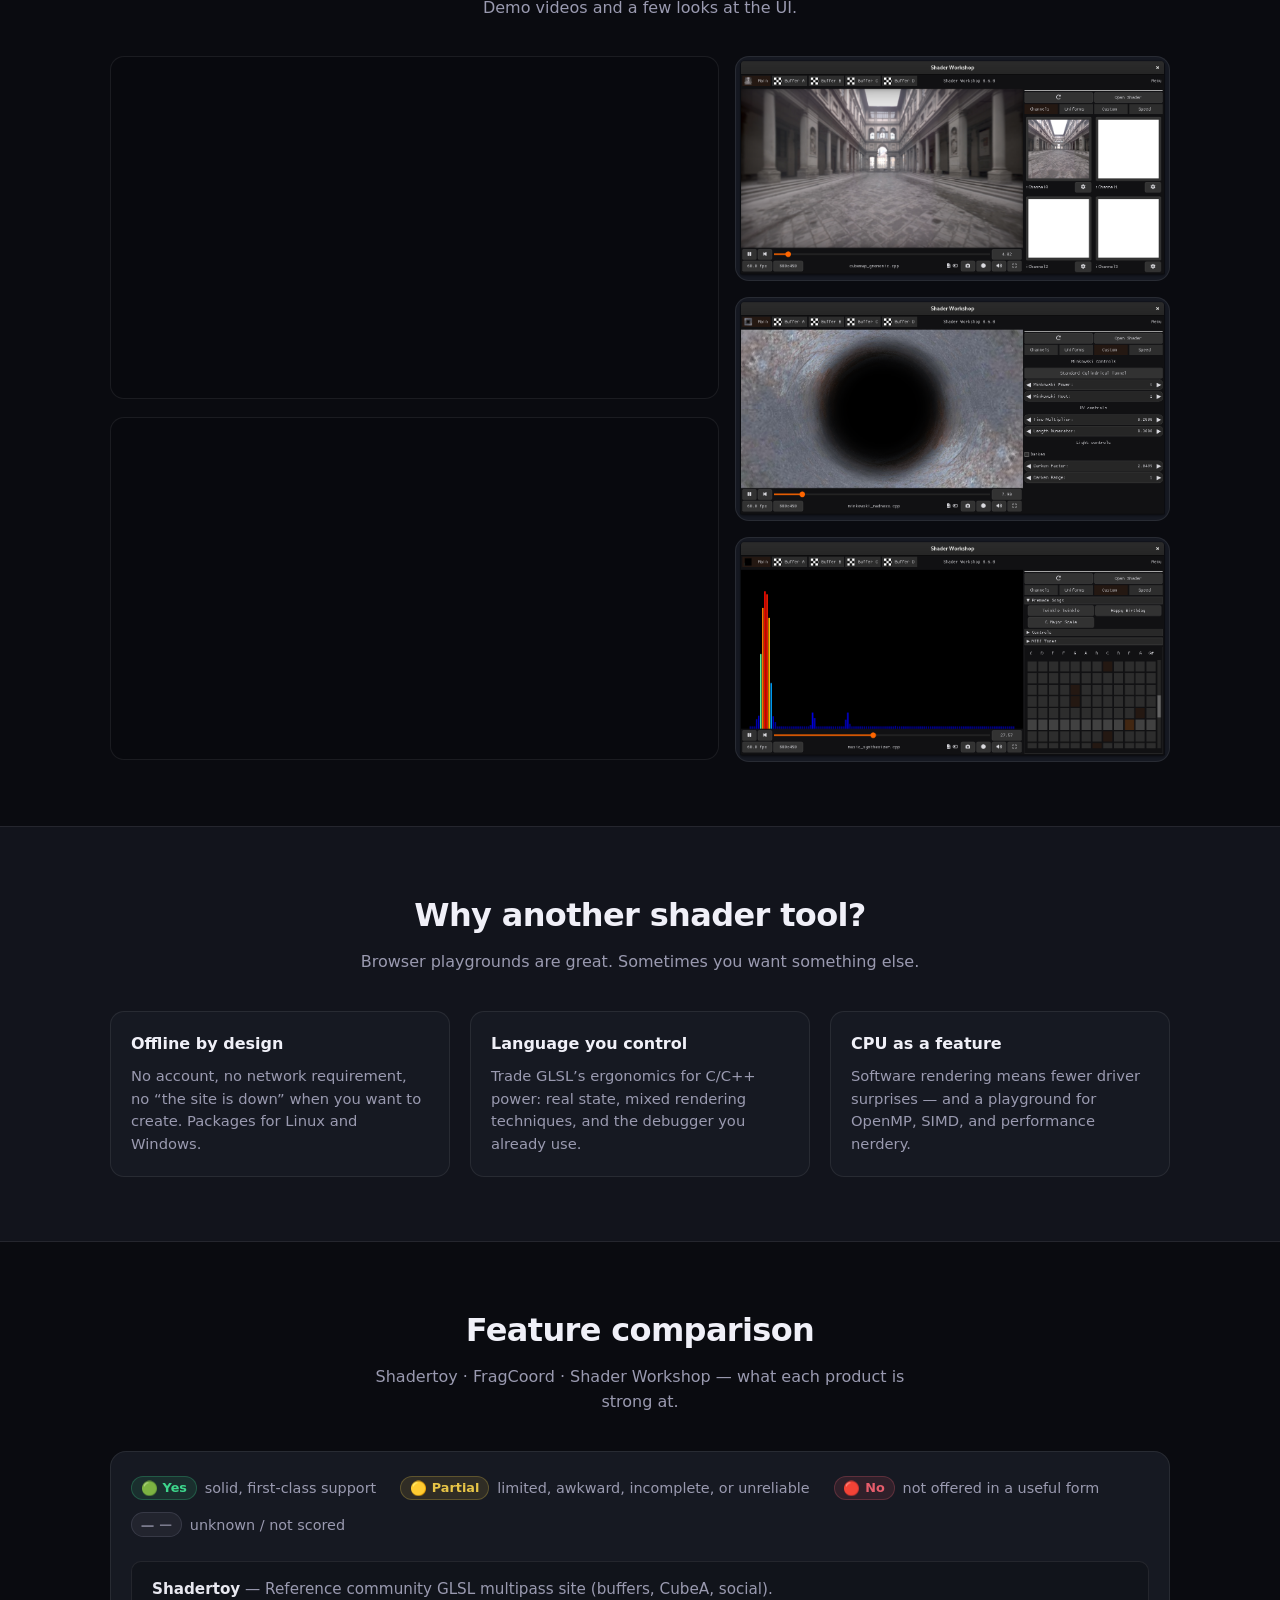
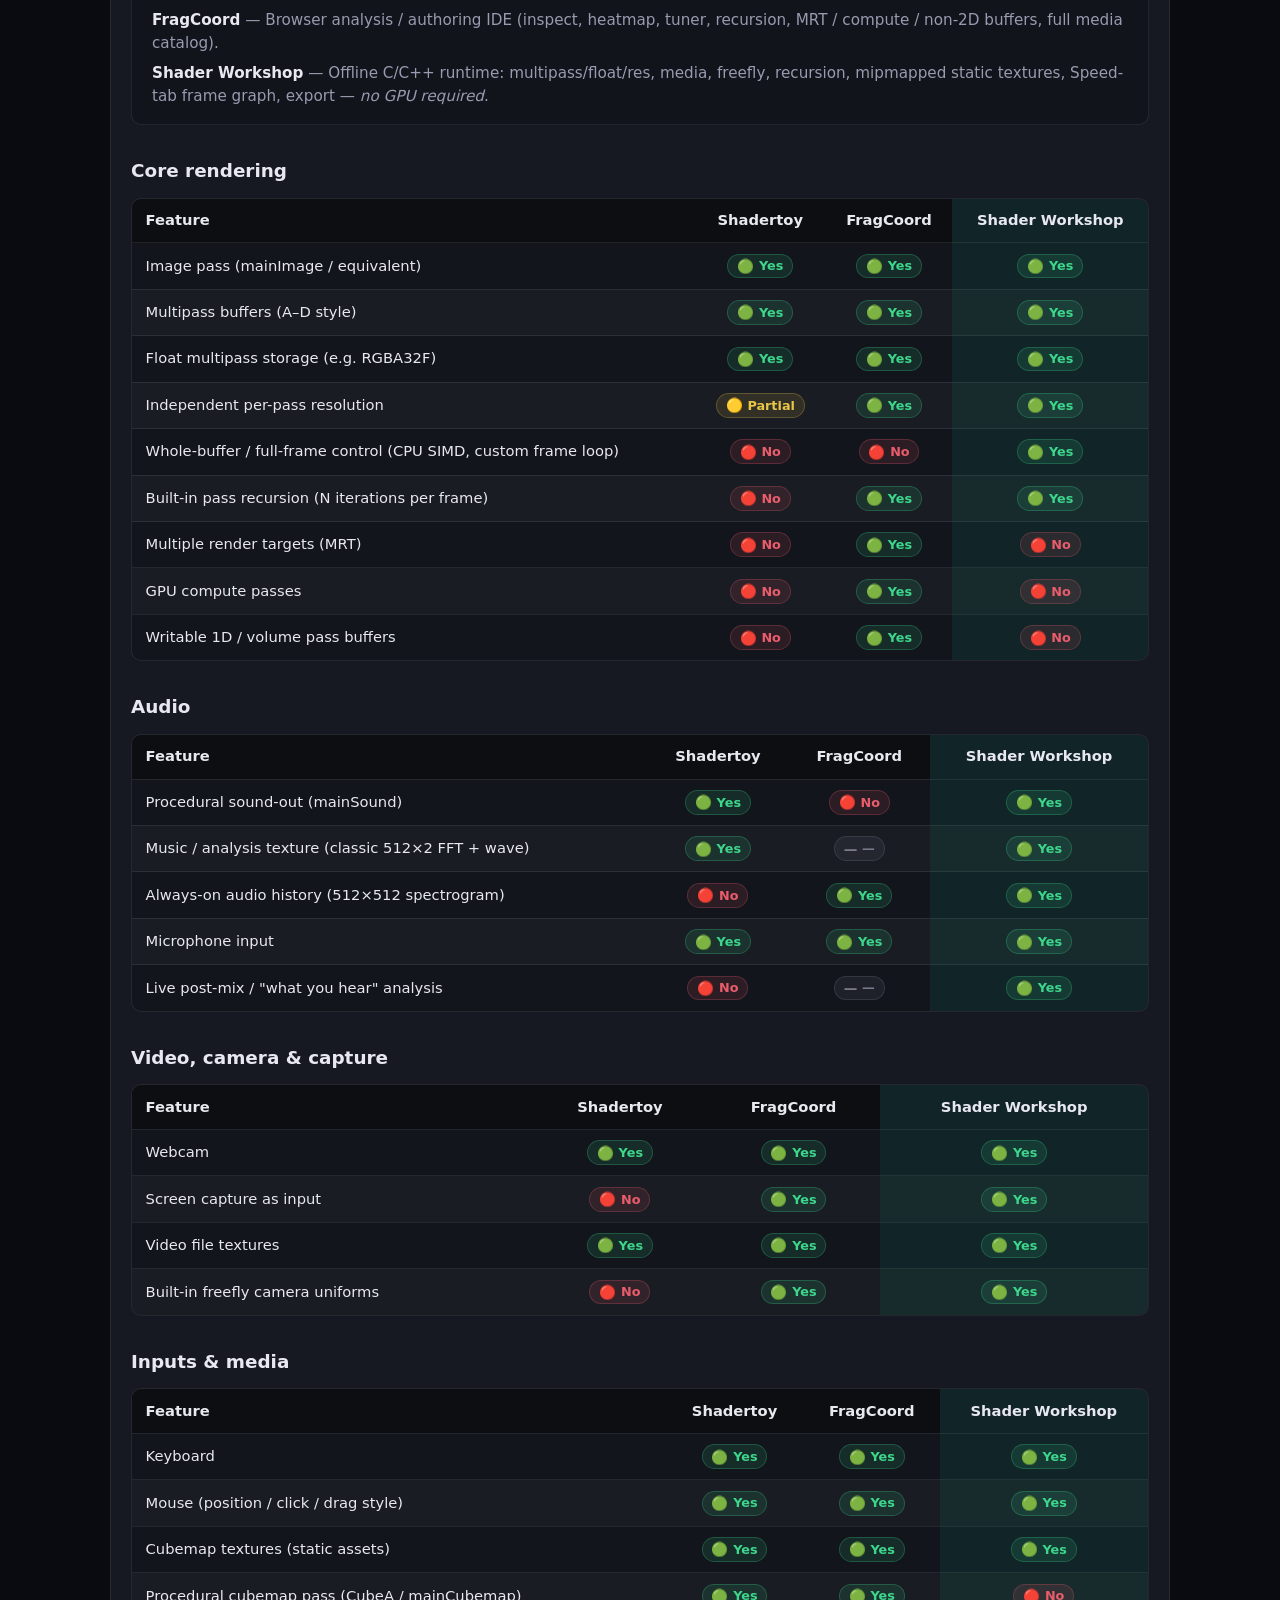
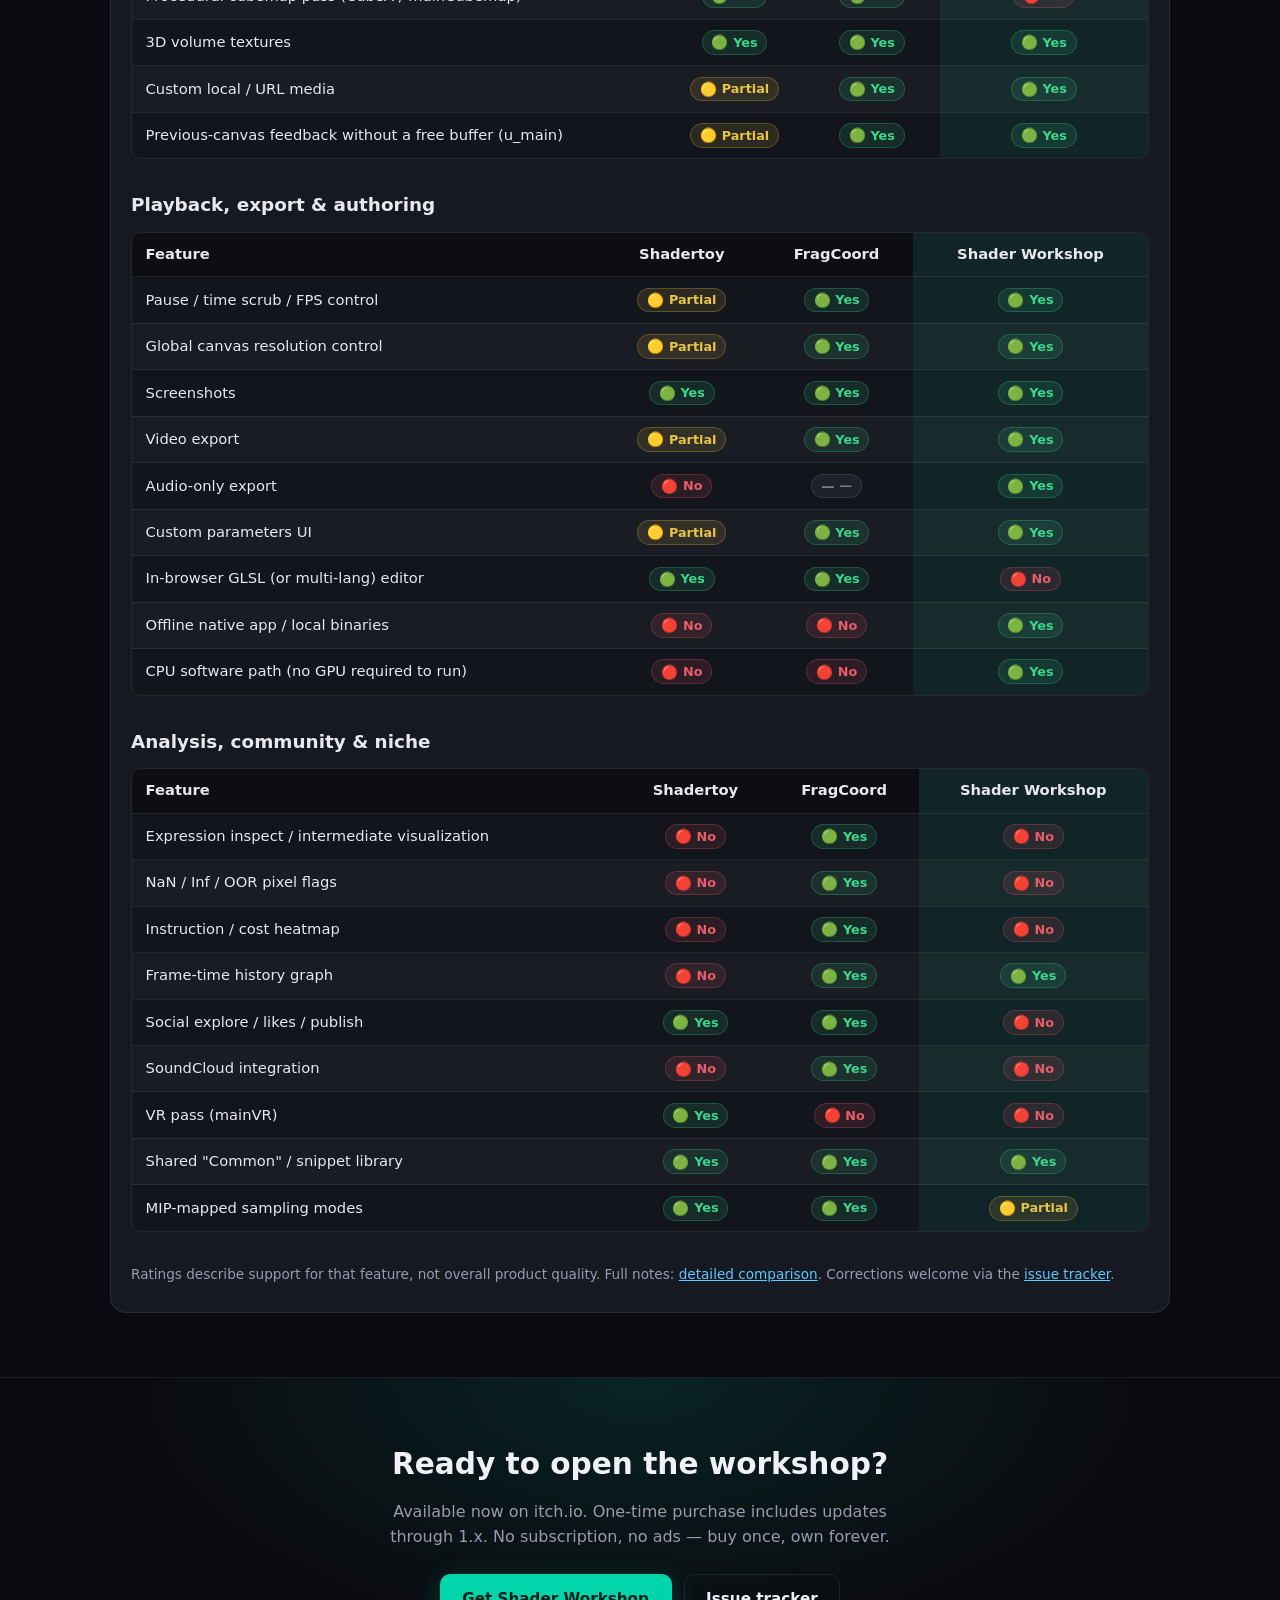
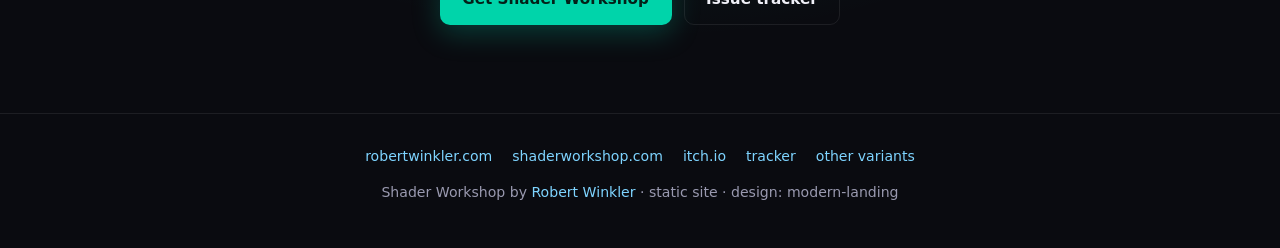
==== commit 4f1567dc: "Update Youtube links, Common row in comparison, and add detailed comparison page" ====
--- a/index.html
+++ b/index.html
@@ -125,7 +125,7 @@
       <div class="video-stack">
         <div class="video-box">
           <iframe
-            src="https://www.youtube.com/embed/pcdQkHTF5ik"
+            src="https://www.youtube.com/embed/O1OXJMFj0iE"
             title="Shader Workshop video"
             allow="accelerometer; autoplay; clipboard-write; encrypted-media; gyroscope; picture-in-picture"
             allowfullscreen
@@ -133,7 +133,7 @@
         </div>
         <div class="video-box">
           <iframe
-            src="https://www.youtube.com/embed/kdT0mRoWvUM"
+            src="https://www.youtube.com/embed/1OSZMtmx1xQ"
             title="Shader Workshop video"
             allow="accelerometer; autoplay; clipboard-write; encrypted-media; gyroscope; picture-in-picture"
             allowfullscreen
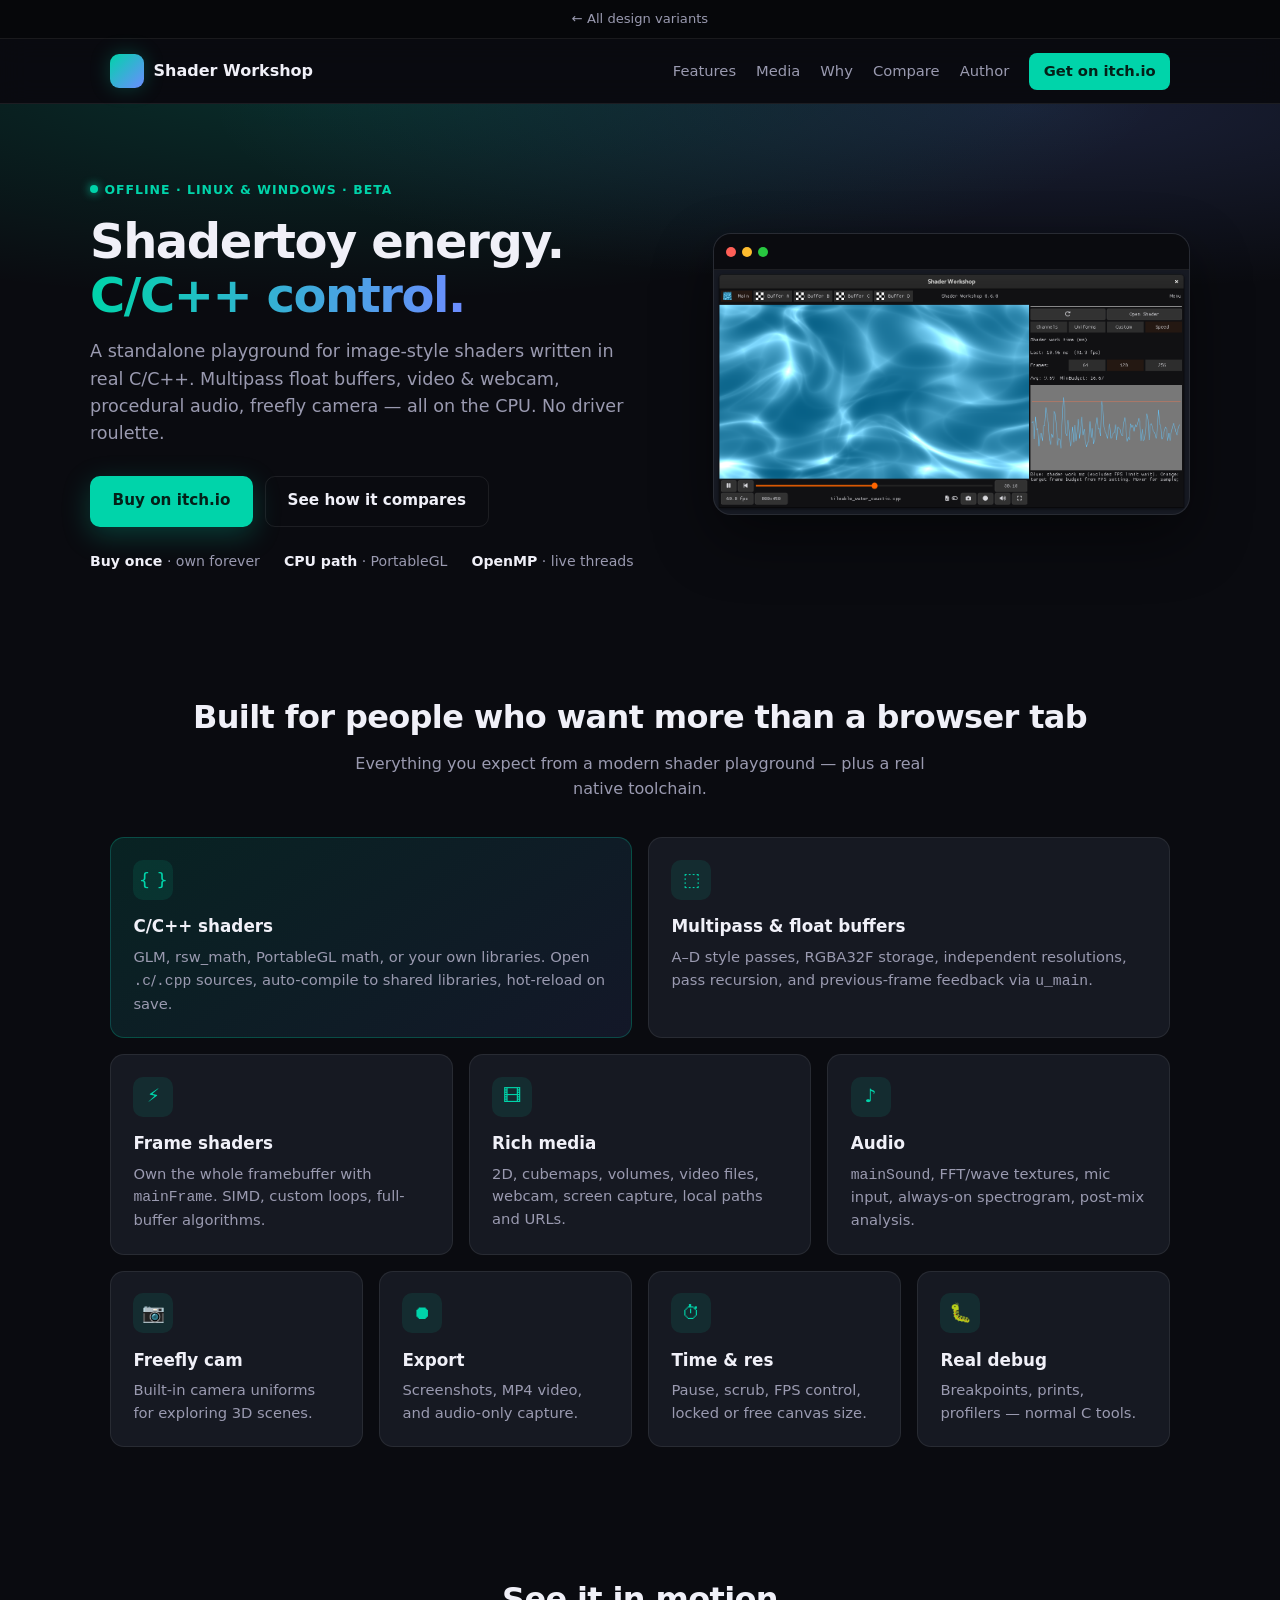
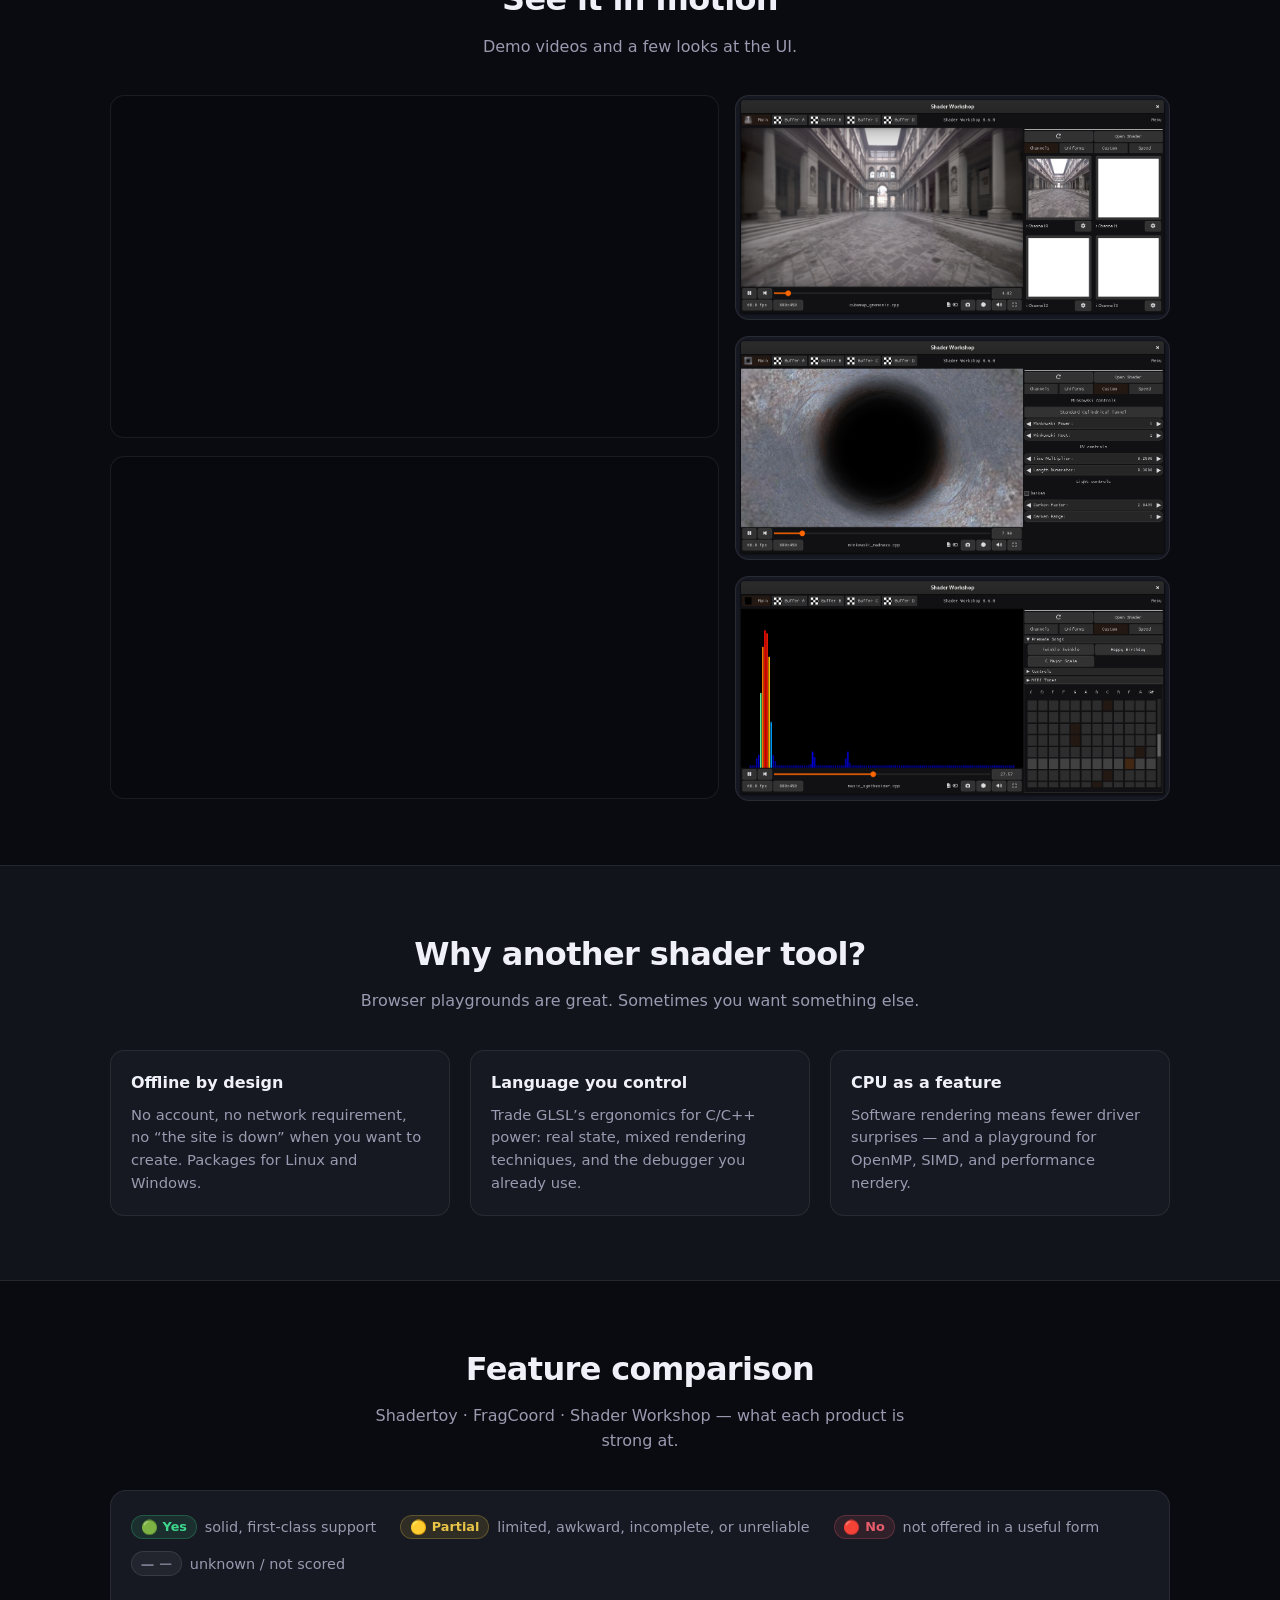
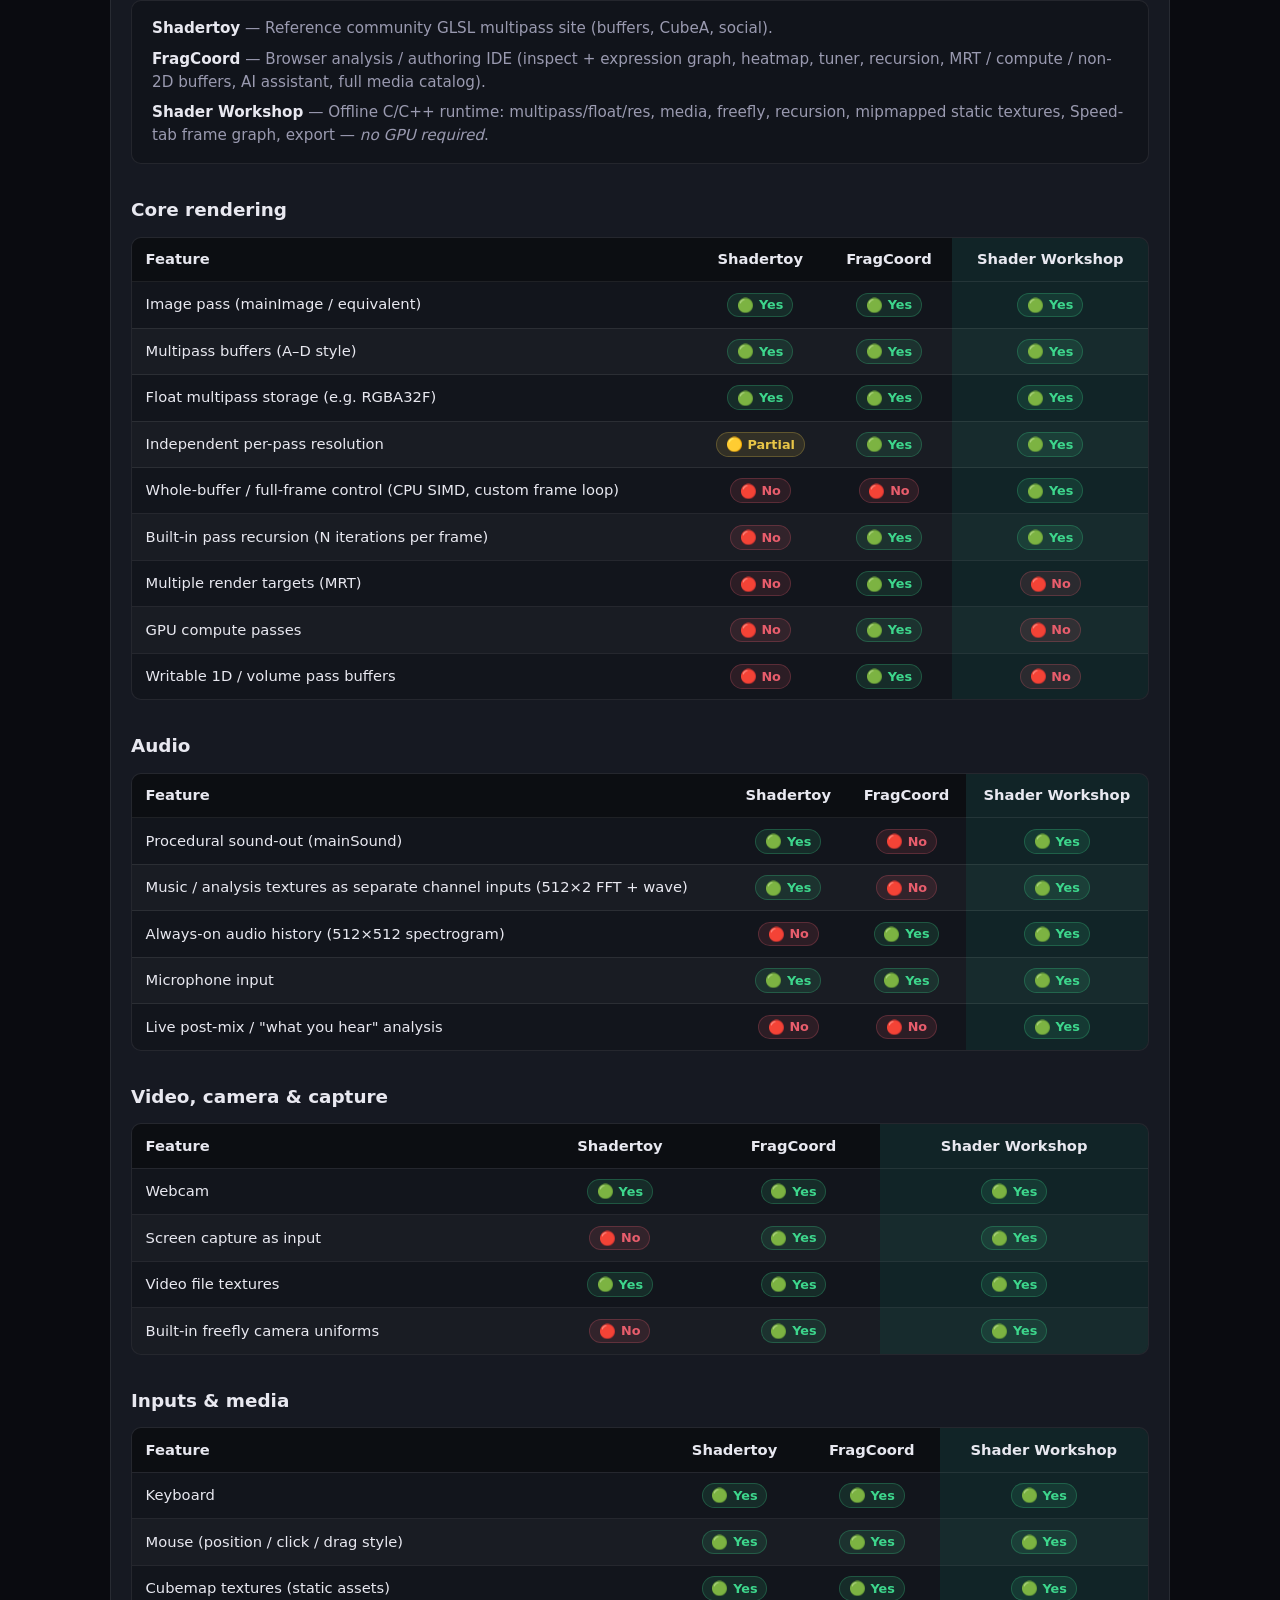
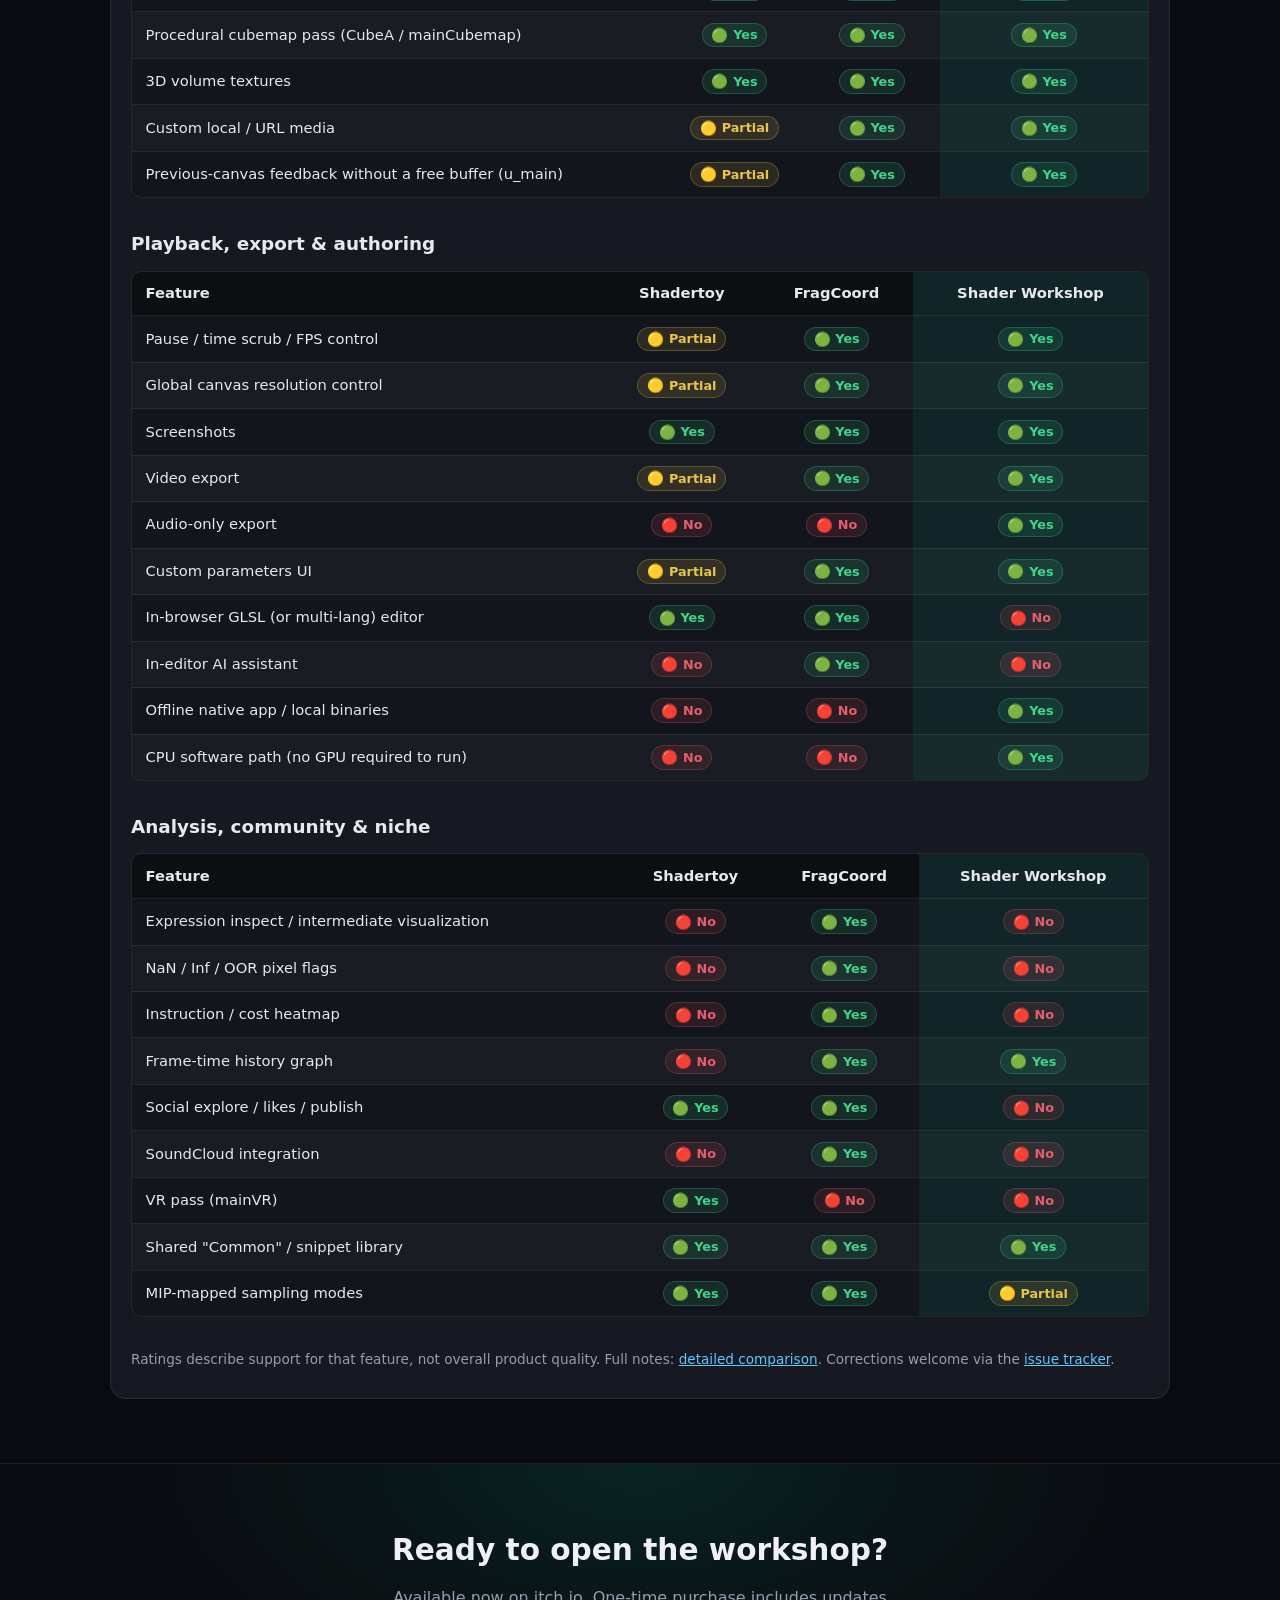
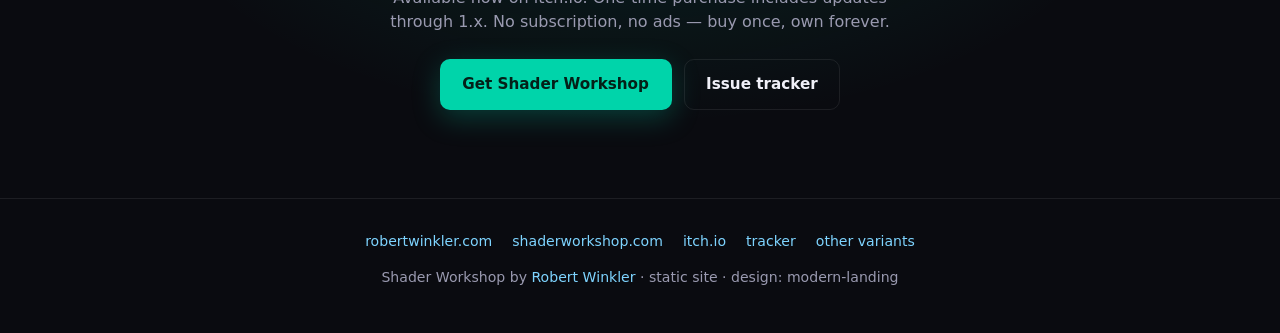
==== commit b74e9097: "Update for 0.7.0 release" ====
--- a/index.html
+++ b/index.html
@@ -6,10 +6,12 @@
   <title>Shader Workshop — C/C++ shaders offline</title>
   <meta name="description" content="Write Shadertoy-style shaders in C/C++. Offline native app with multipass, media, audio, export, and CPU software rendering." />
   <link rel="stylesheet" href="style.css" />
-  <link rel="stylesheet" href="shared/comparison.css" />
-  <link rel="stylesheet" href="shared/lightbox.css" />
+  <link rel="stylesheet" href="../shared/comparison.css" />
+  <link rel="stylesheet" href="../shared/lightbox.css" />
 </head>
 <body>
+  <a class="back-link" href="../">← All design variants</a>
+
   <nav class="nav" aria-label="Primary">
     <div class="nav-inner">
       <a class="logo" href="#">
@@ -51,10 +53,10 @@
         <div class="chrome">
           <span class="dot"></span><span class="dot"></span><span class="dot"></span>
         </div>
-        <a class="lb-shot" href="shared/screenshots/tileable_water_caustic_speed_graph.png" target="_blank" rel="noopener">
+        <a class="lb-shot" href="../shared/screenshots/tileable_water_caustic_speed_graph.png" target="_blank" rel="noopener">
           <img
             class="hero-shot"
-            src="shared/screenshots/tileable_water_caustic_speed_graph.png"
+            src="../shared/screenshots/tileable_water_caustic_speed_graph.png"
             alt="Tileable water caustic shader with the Speed tab frame-time graph"
             loading="eager" />
         </a>
@@ -125,7 +127,7 @@
       <div class="video-stack">
         <div class="video-box">
           <iframe
-            src="https://www.youtube.com/embed/O1OXJMFj0iE"
+            src="https://www.youtube.com/embed/vXYMLWKvXrs"
             title="Shader Workshop video"
             allow="accelerometer; autoplay; clipboard-write; encrypted-media; gyroscope; picture-in-picture"
             allowfullscreen
@@ -133,7 +135,7 @@
         </div>
         <div class="video-box">
           <iframe
-            src="https://www.youtube.com/embed/1OSZMtmx1xQ"
+            src="https://www.youtube.com/embed/6mo1kXVUfLU"
             title="Shader Workshop video"
             allow="accelerometer; autoplay; clipboard-write; encrypted-media; gyroscope; picture-in-picture"
             allowfullscreen
@@ -141,14 +143,14 @@
         </div>
       </div>
       <div class="shot-stack">
-        <a class="lb-shot" href="shared/screenshots/cubemap_demo1.png" target="_blank" rel="noopener">
-          <img class="shot-img" src="shared/screenshots/cubemap_demo1.png" alt="Cubemap gnomonic demo with a gallery courtyard on the Channels tab" loading="lazy" />
-        </a>
-        <a class="lb-shot" href="shared/screenshots/minkowski_madness_custom_gui.png" target="_blank" rel="noopener">
-          <img class="shot-img" src="shared/screenshots/minkowski_madness_custom_gui.png" alt="Minkowski tunnel shader with a custom parameter GUI" loading="lazy" />
-        </a>
-        <a class="lb-shot" href="shared/screenshots/music_synthesizer_mainSound.png" target="_blank" rel="noopener">
-          <img class="shot-img" src="shared/screenshots/music_synthesizer_mainSound.png" alt="Music synthesizer mainSound demo with piano-roll custom UI" loading="lazy" />
+        <a class="lb-shot" href="../shared/screenshots/cubemap_demo1.png" target="_blank" rel="noopener">
+          <img class="shot-img" src="../shared/screenshots/cubemap_demo1.png" alt="Cubemap gnomonic demo with a gallery courtyard on the Channels tab" loading="lazy" />
+        </a>
+        <a class="lb-shot" href="../shared/screenshots/minkowski_madness_custom_gui.png" target="_blank" rel="noopener">
+          <img class="shot-img" src="../shared/screenshots/minkowski_madness_custom_gui.png" alt="Minkowski tunnel shader with a custom parameter GUI" loading="lazy" />
+        </a>
+        <a class="lb-shot" href="../shared/screenshots/music_synthesizer_mainSound.png" target="_blank" rel="noopener">
+          <img class="shot-img" src="../shared/screenshots/music_synthesizer_mainSound.png" alt="Music synthesizer mainSound demo with piano-roll custom UI" loading="lazy" />
         </a>
       </div>
     </div>
@@ -210,8 +212,8 @@
     <p>Shader Workshop by <a href="https://robertwinkler.com" target="_blank" rel="noopener">Robert Winkler</a> · static site · design: modern-landing</p>
   </footer>
 
-  <script src="shared/comparison.js"></script>
-  <script src="shared/lightbox.js"></script>
+  <script src="../shared/comparison.js"></script>
+  <script src="../shared/lightbox.js"></script>
   <script>
     SWComparison.mount("#comparison-mount");
   </script>
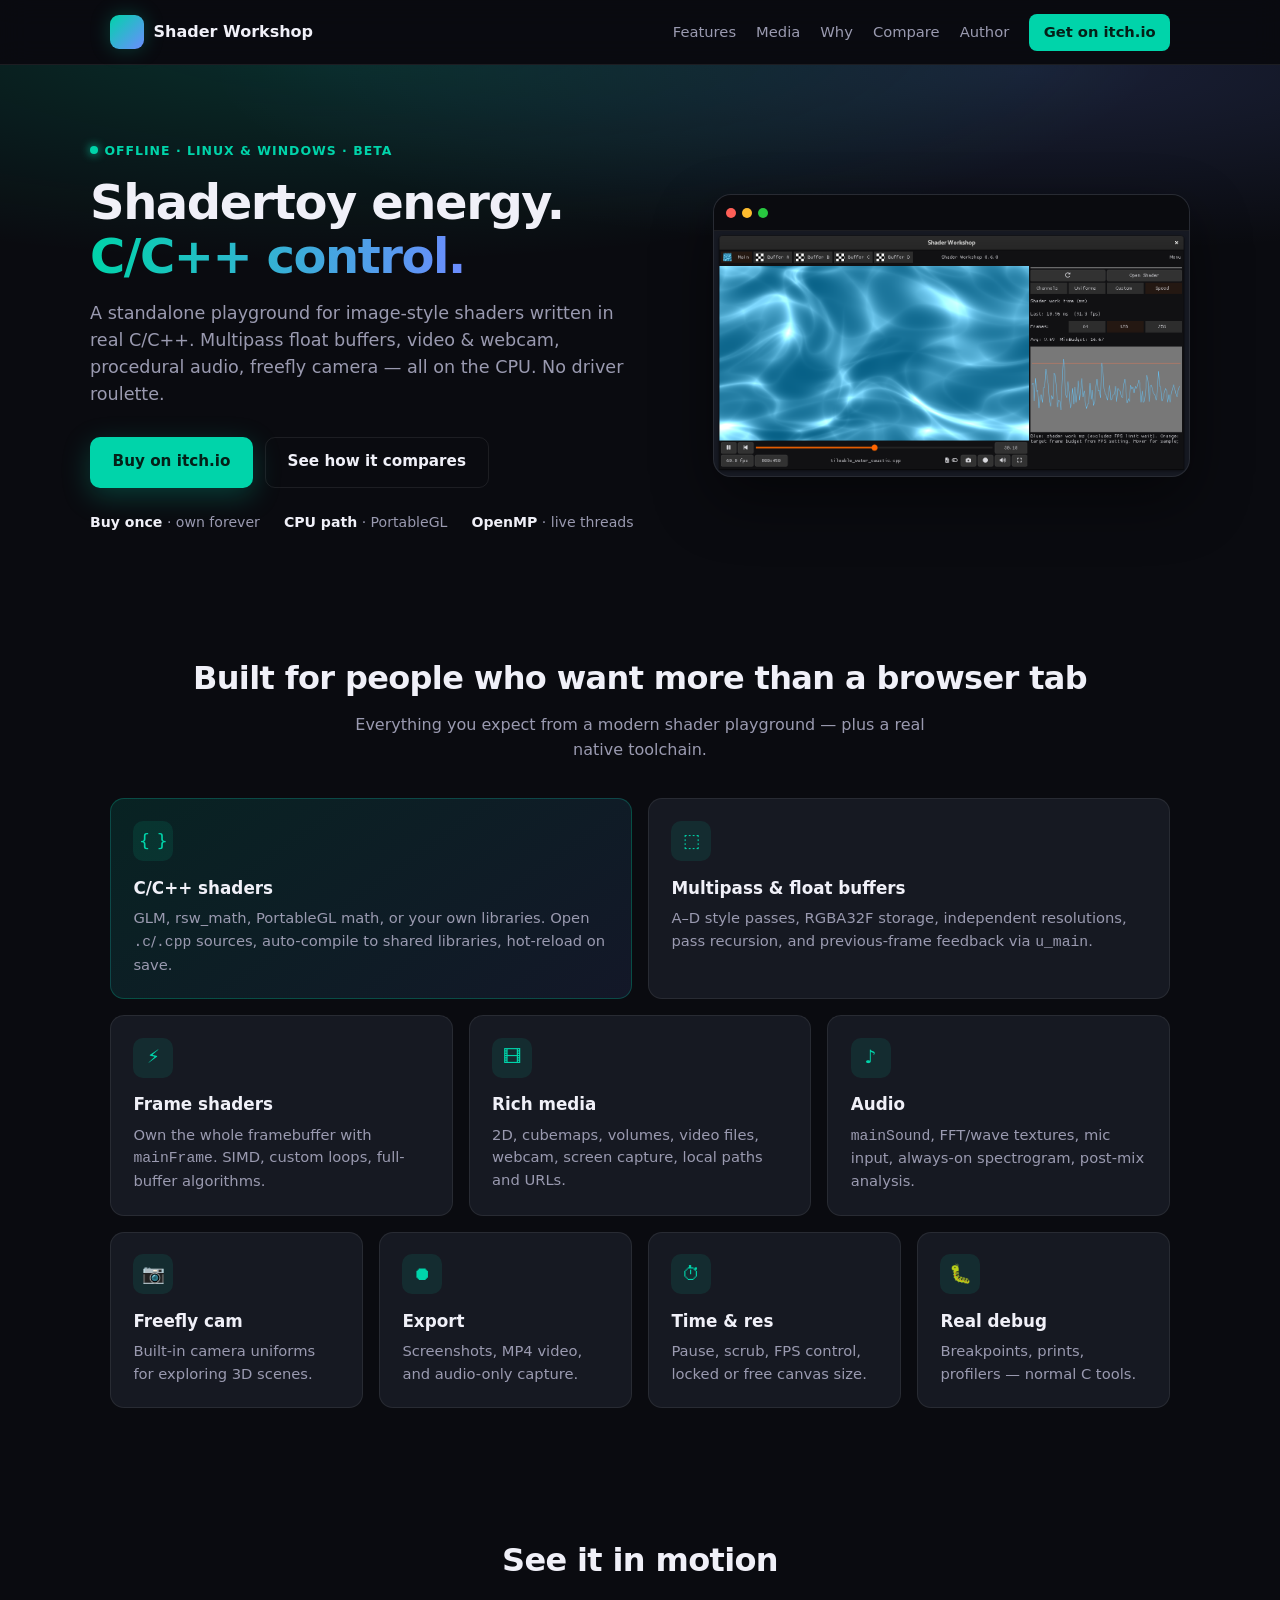
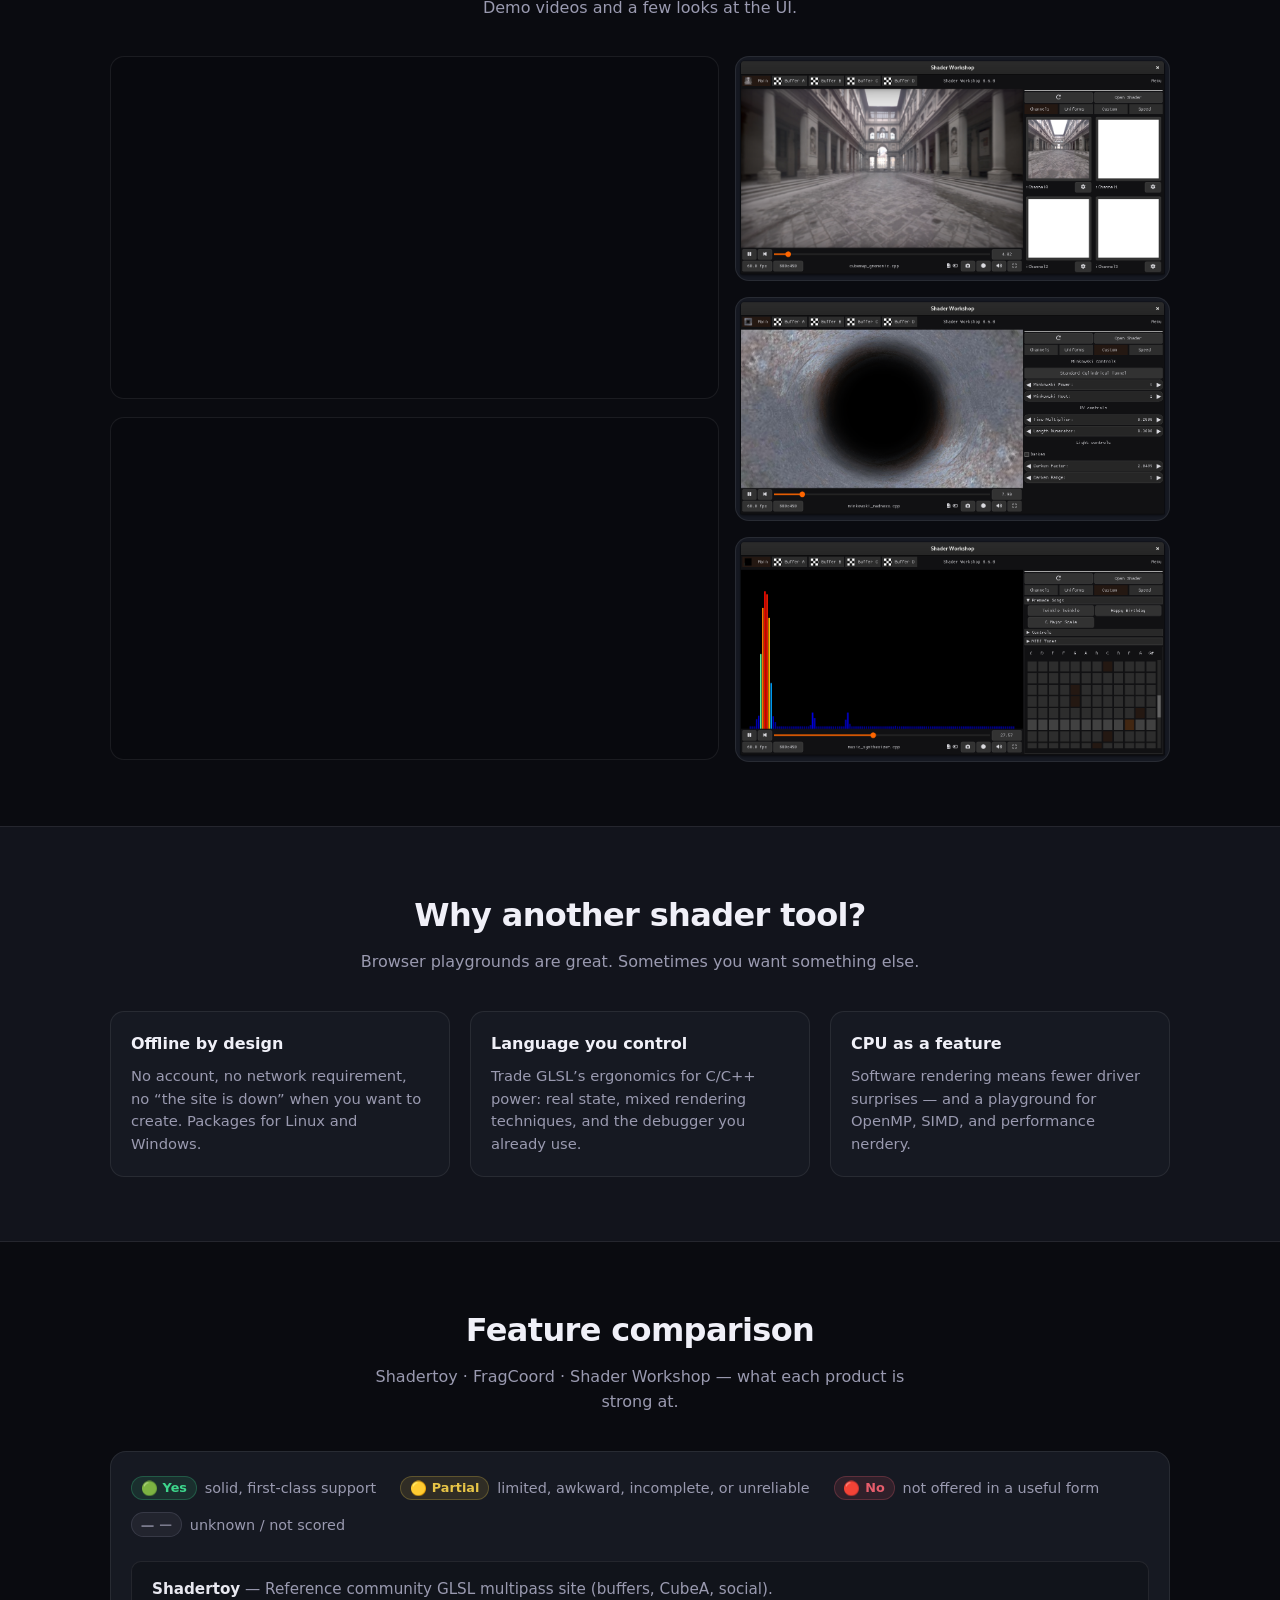
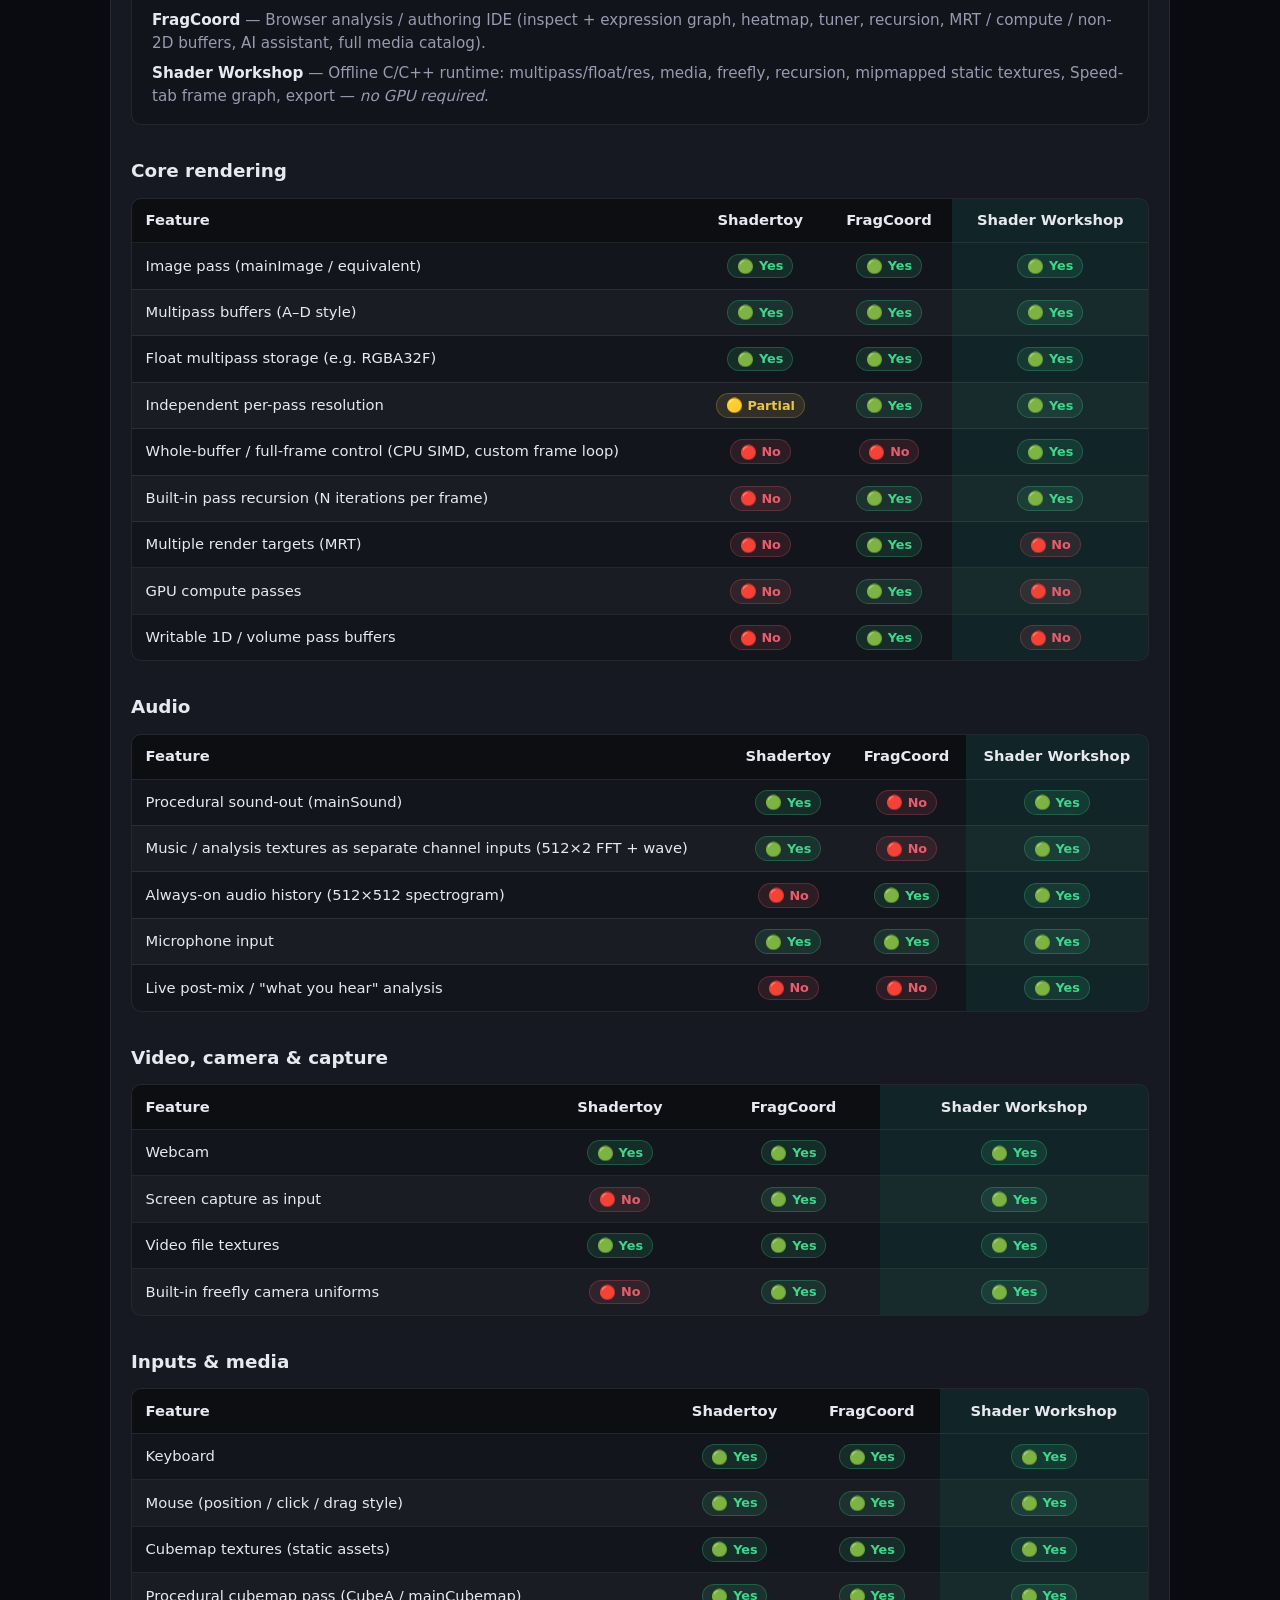
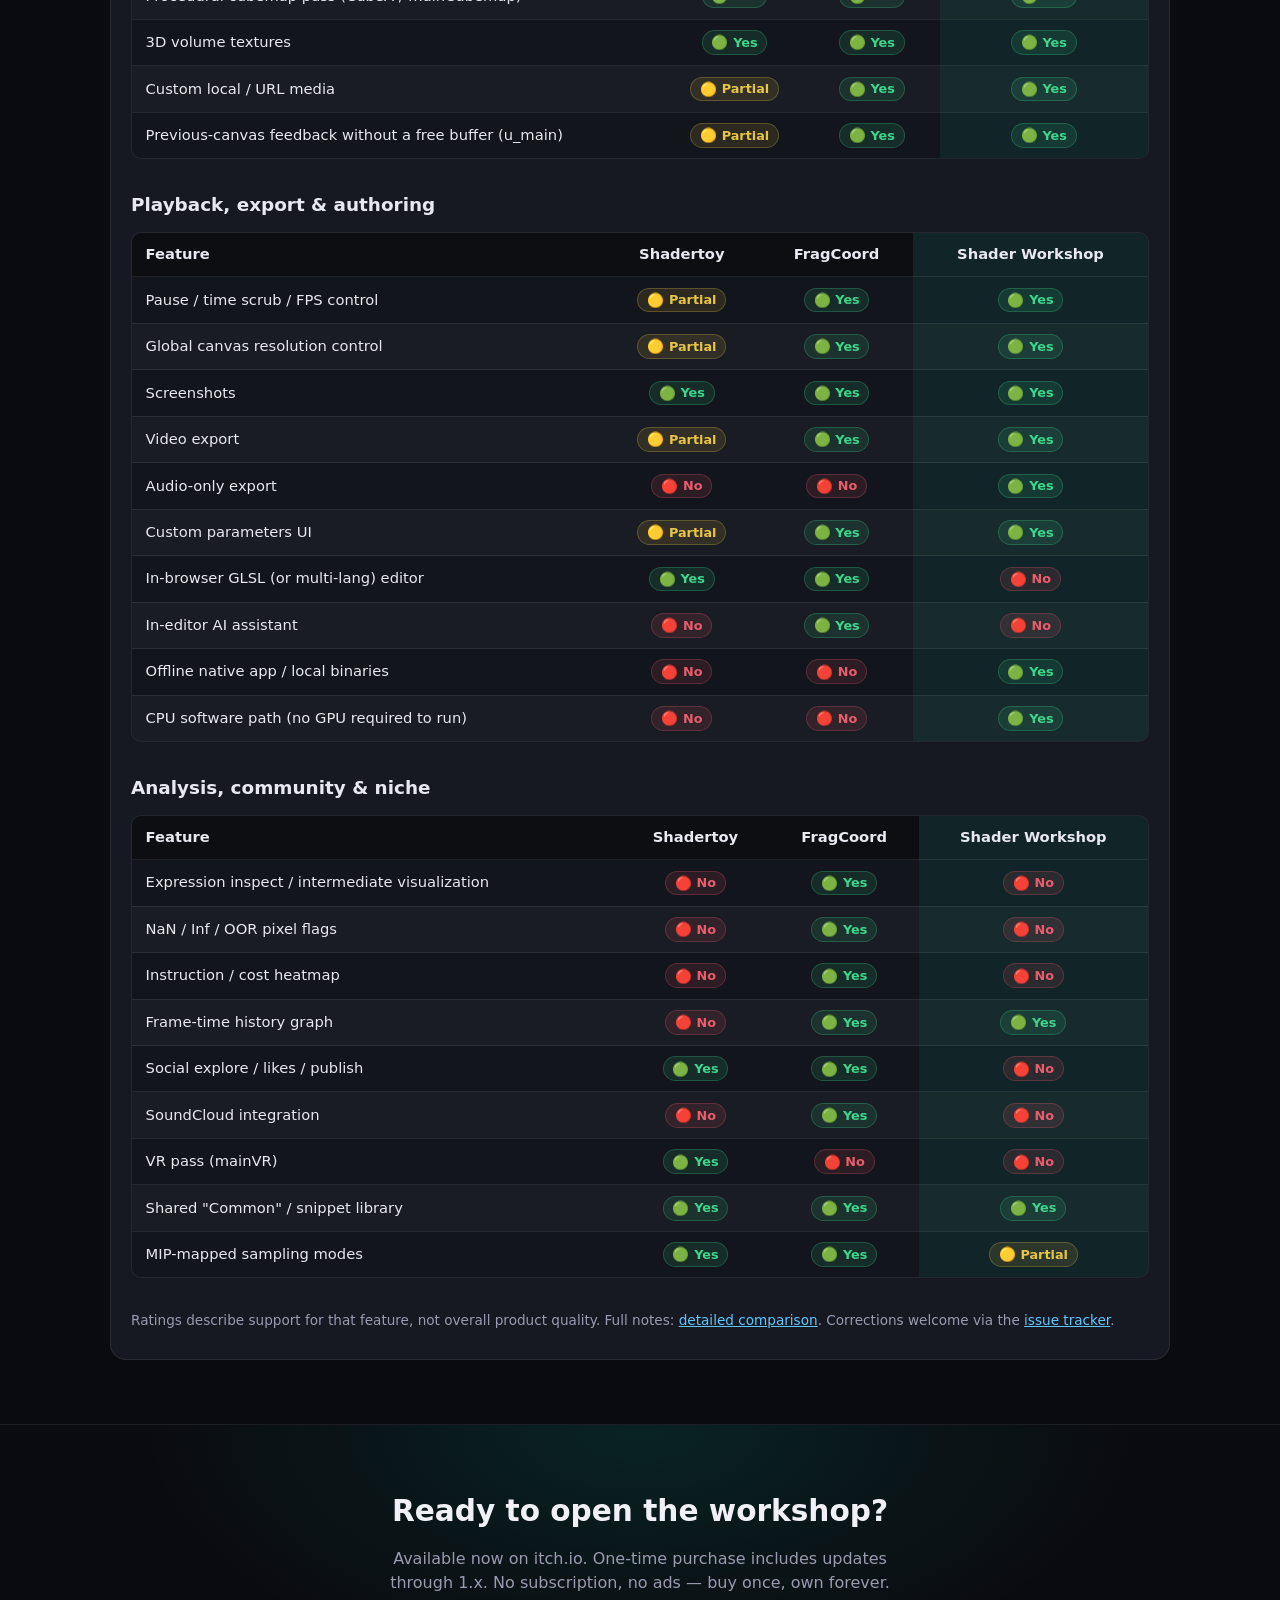
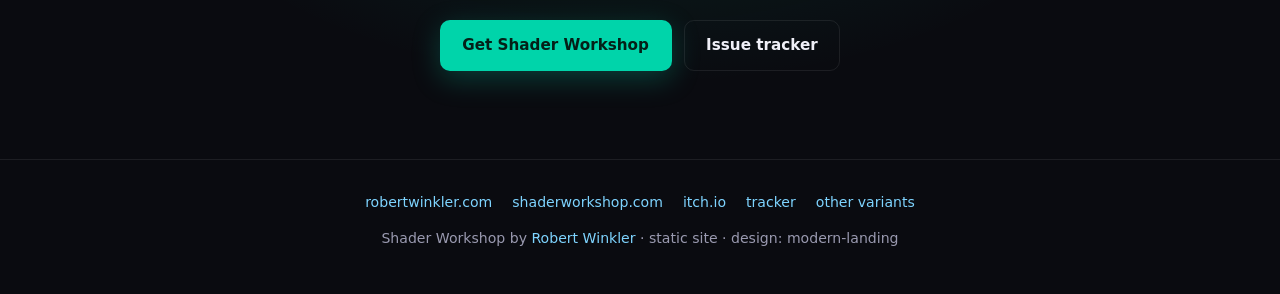
==== commit e94dc8bc: "Forgot to remove All design variants link" ====
--- a/index.html
+++ b/index.html
@@ -10,8 +10,6 @@
   <link rel="stylesheet" href="../shared/lightbox.css" />
 </head>
 <body>
-  <a class="back-link" href="../">← All design variants</a>
-
   <nav class="nav" aria-label="Primary">
     <div class="nav-inner">
       <a class="logo" href="#">
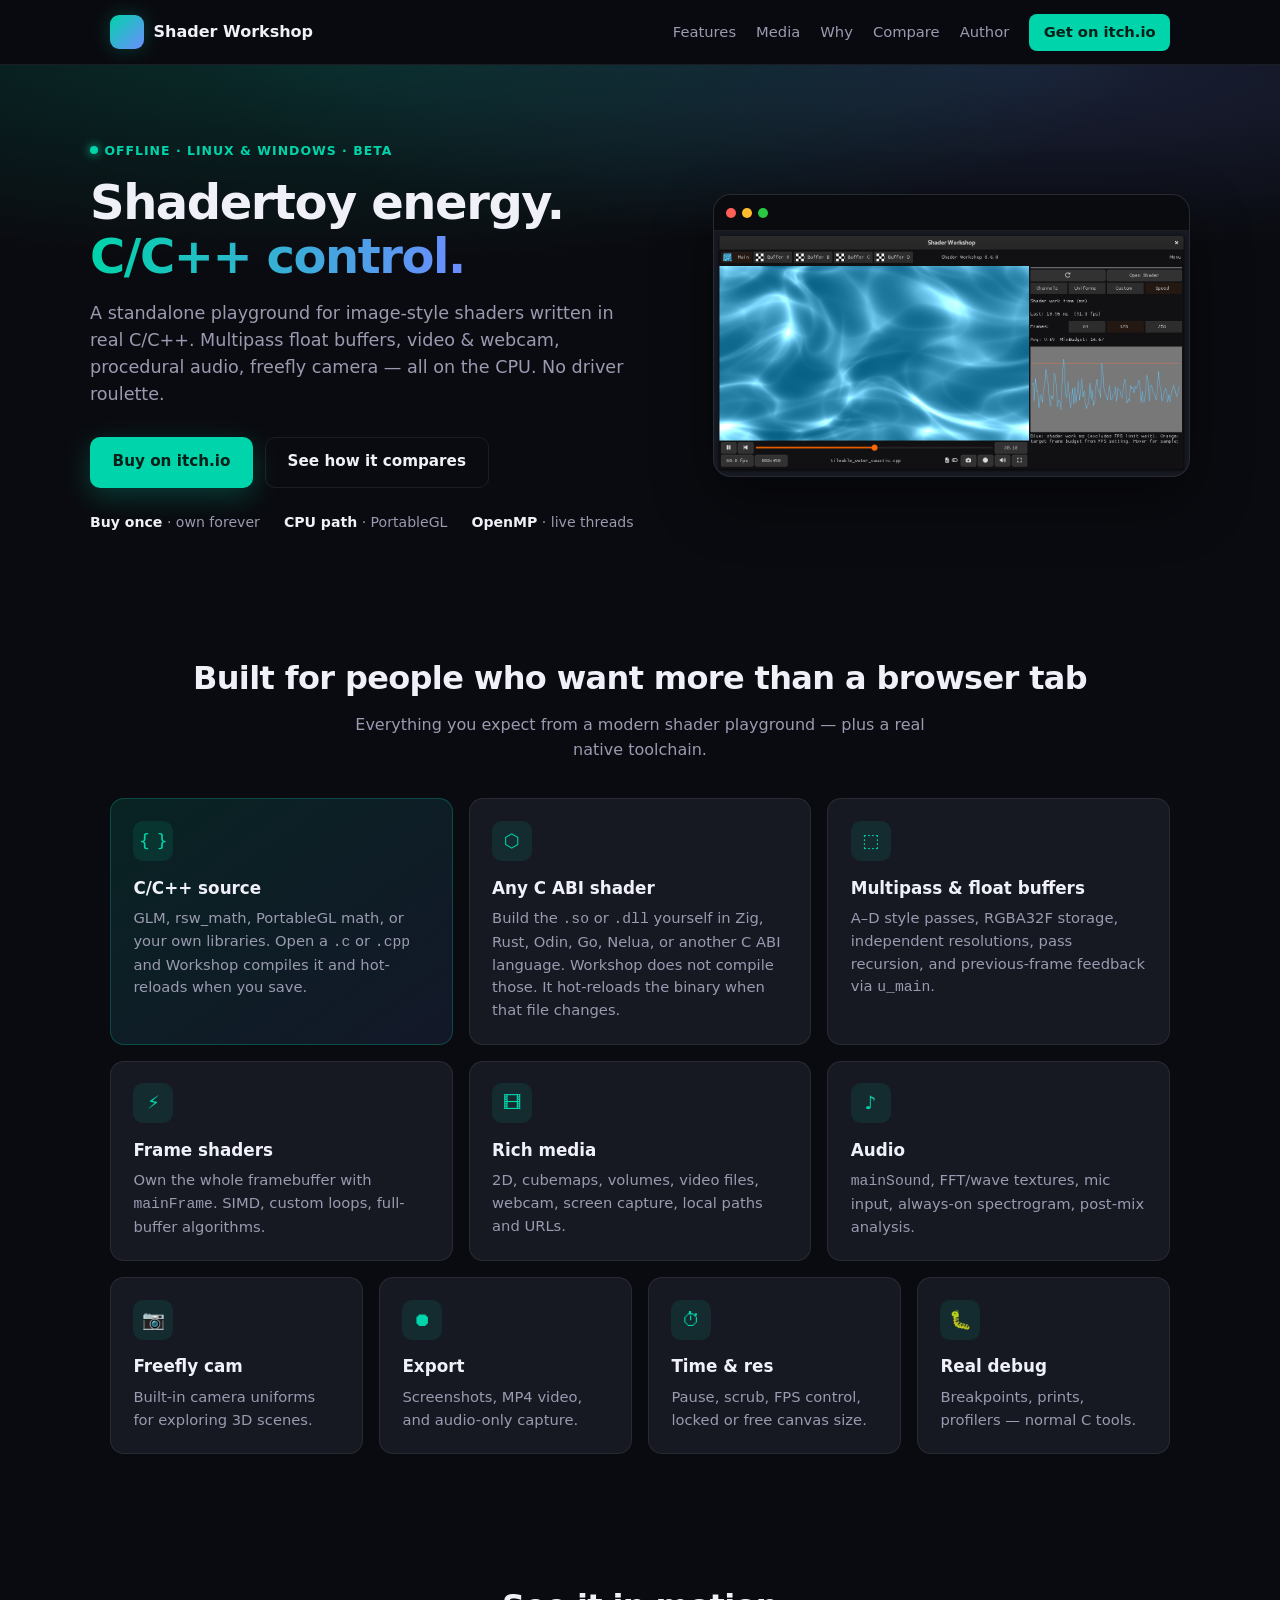
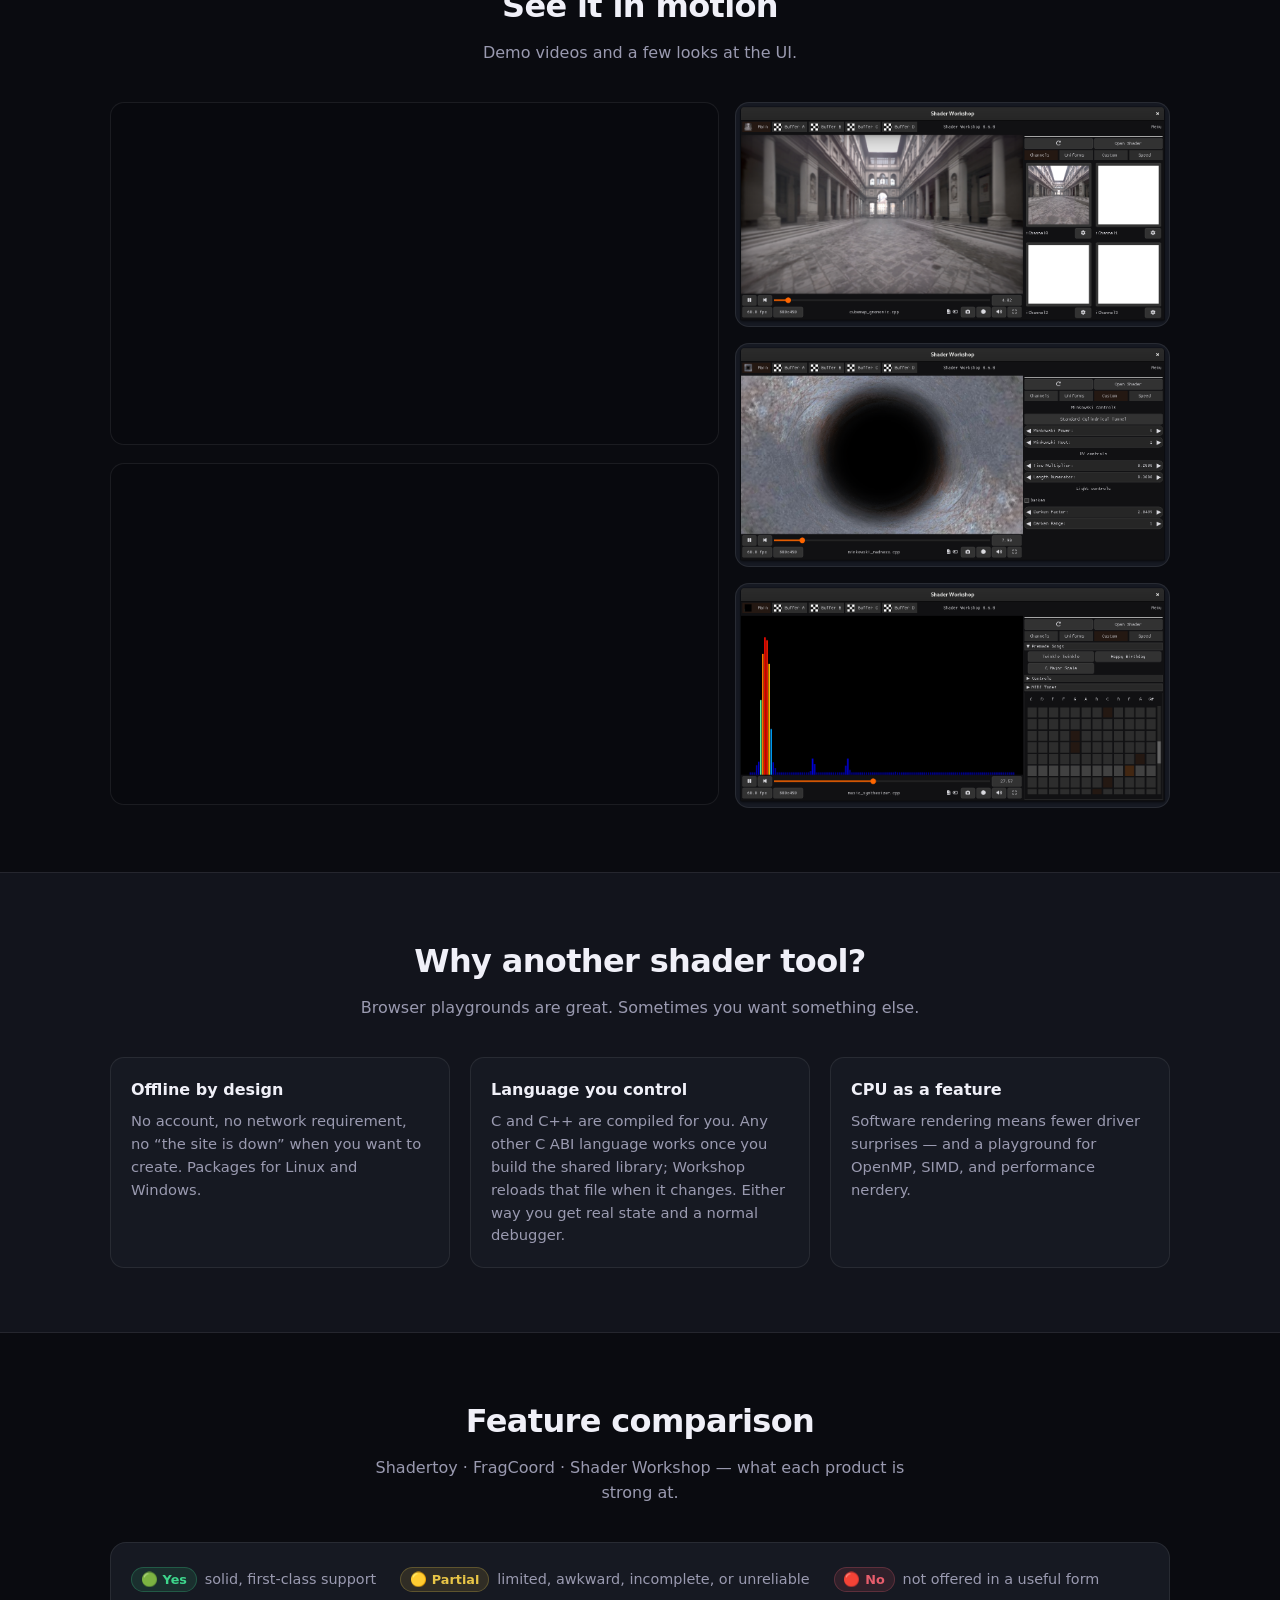
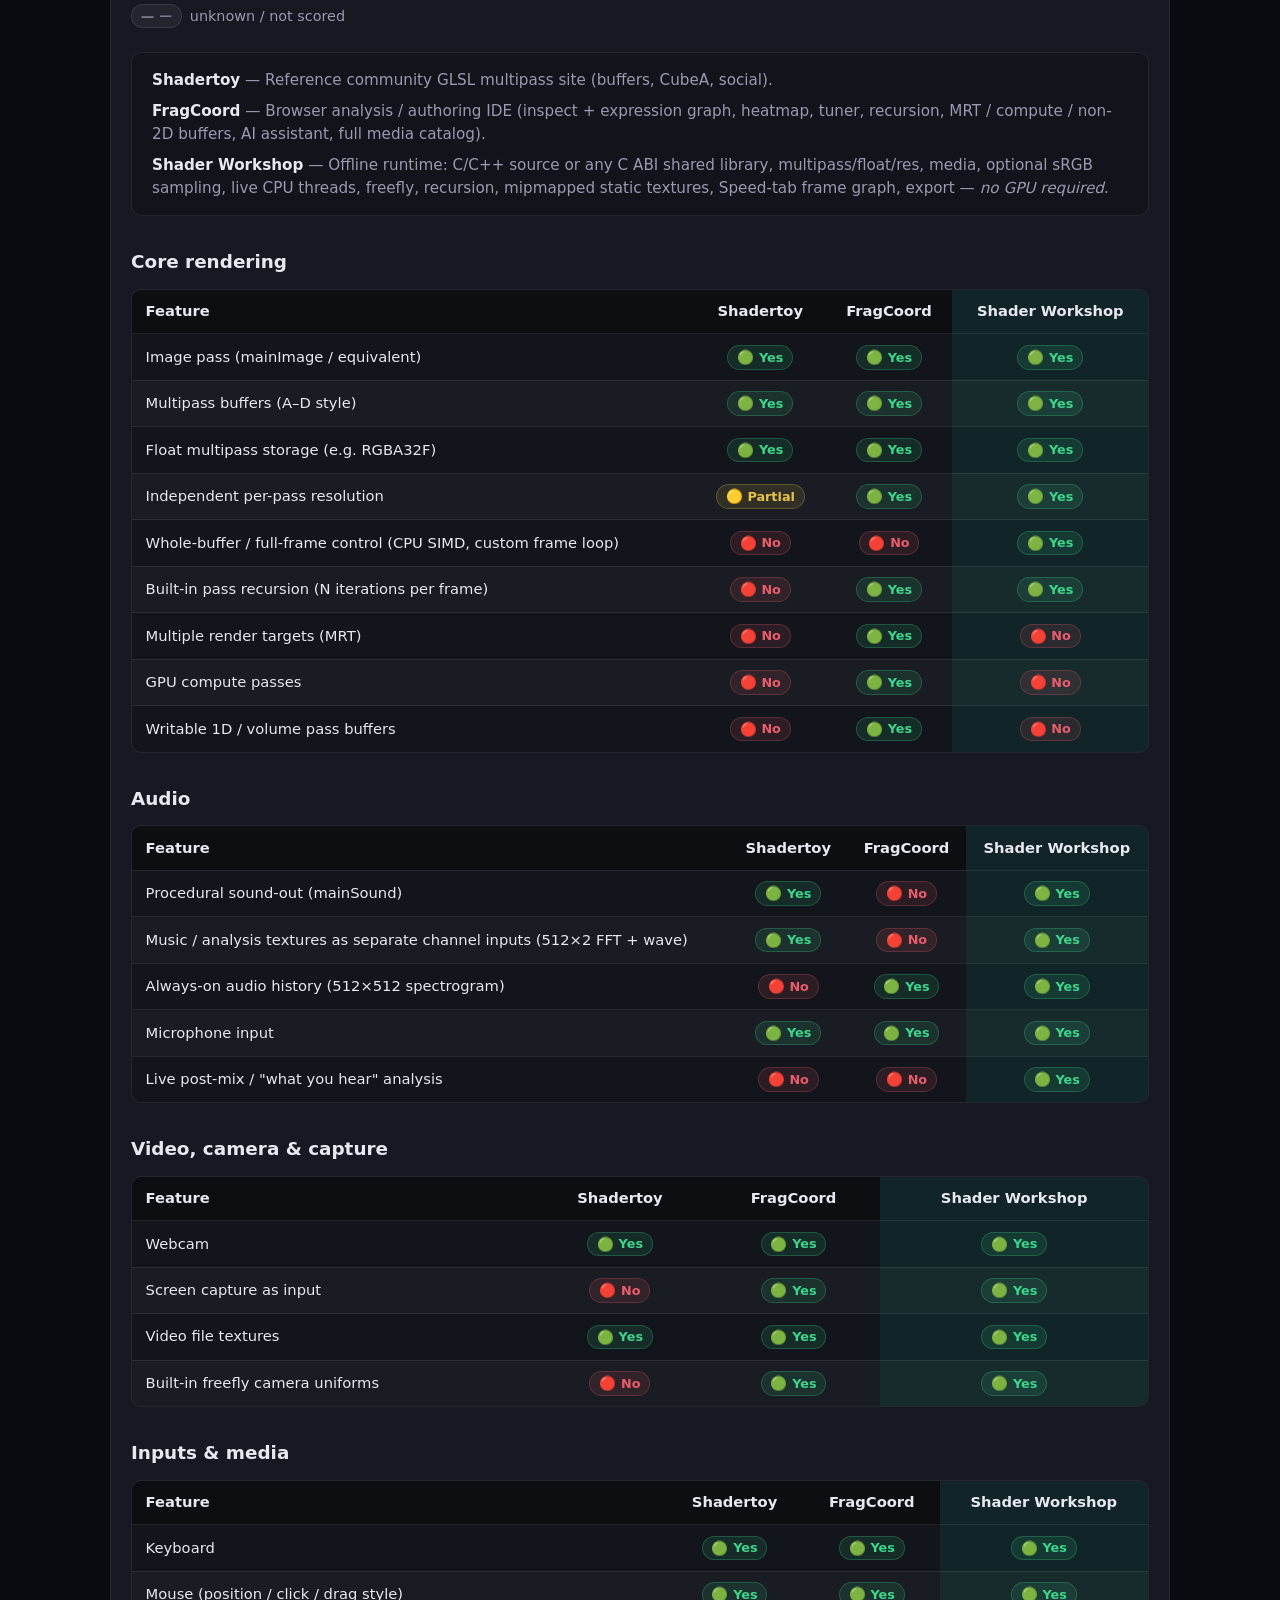
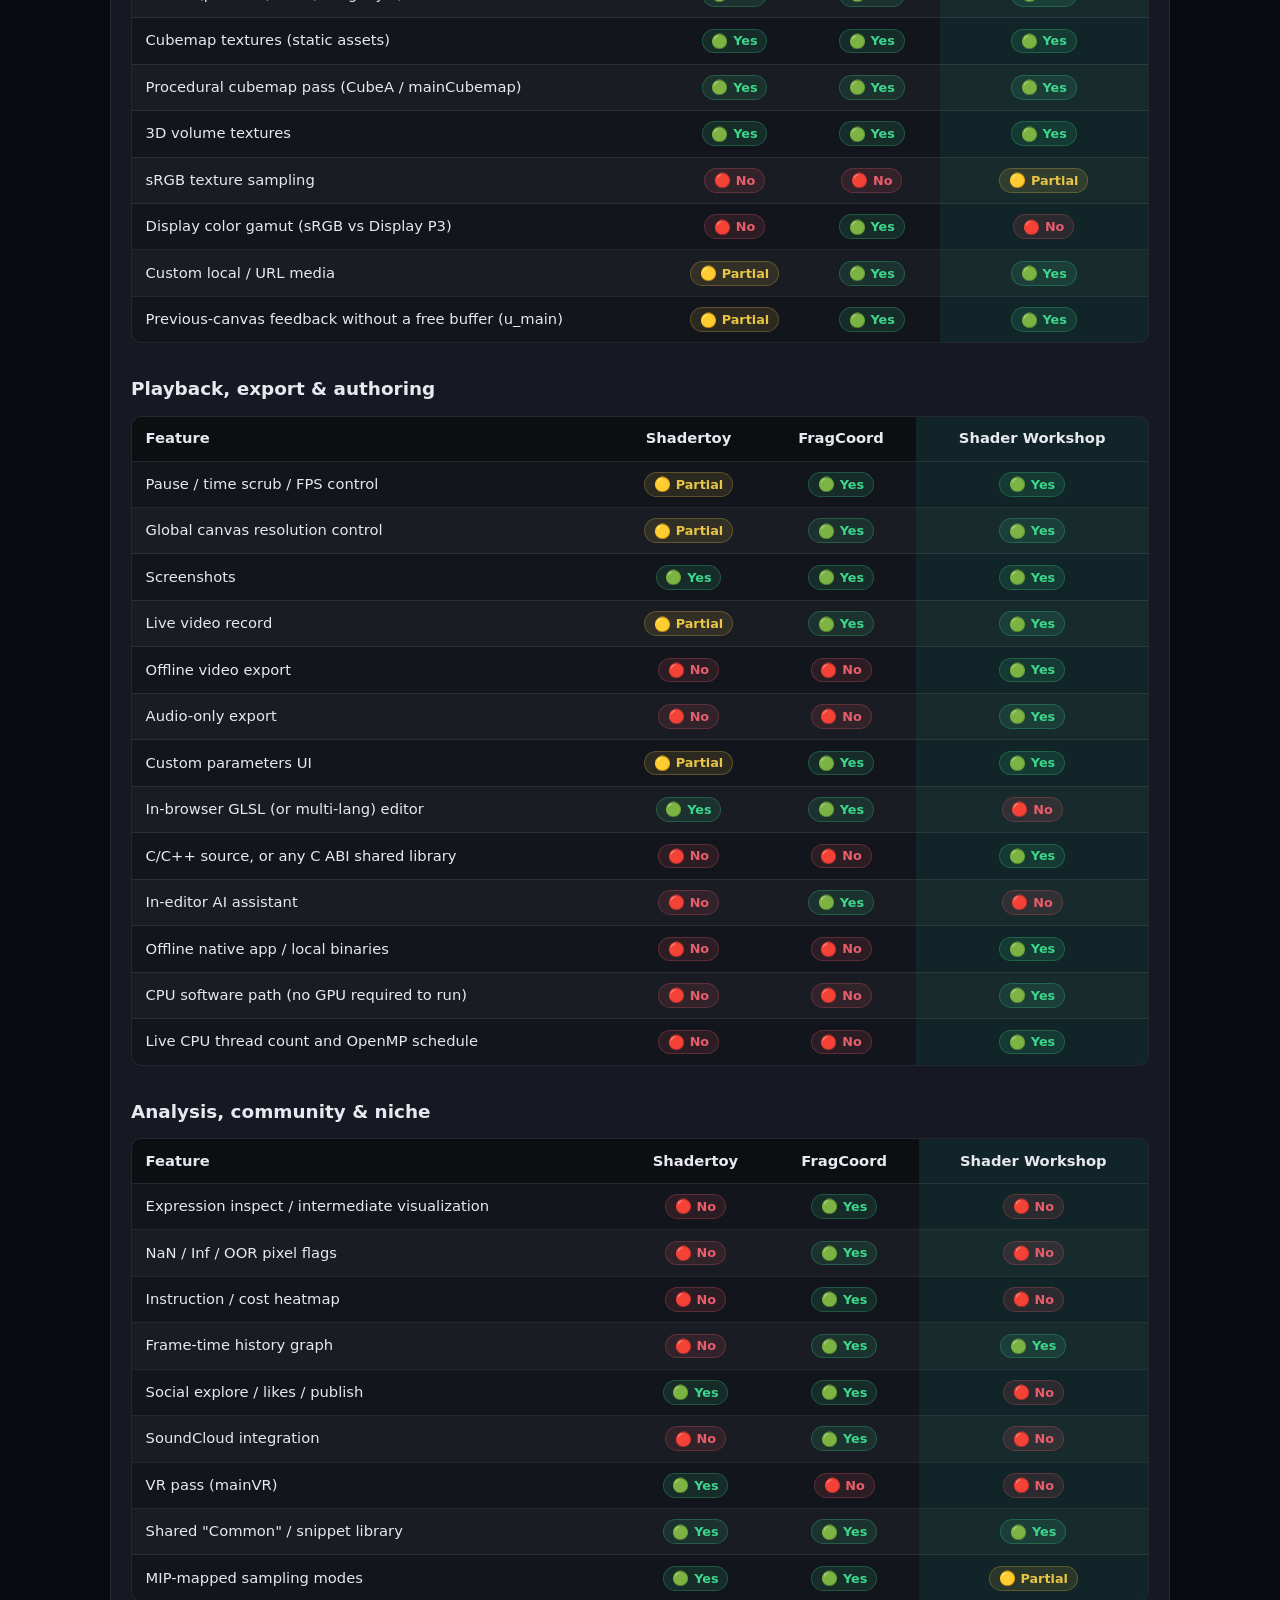
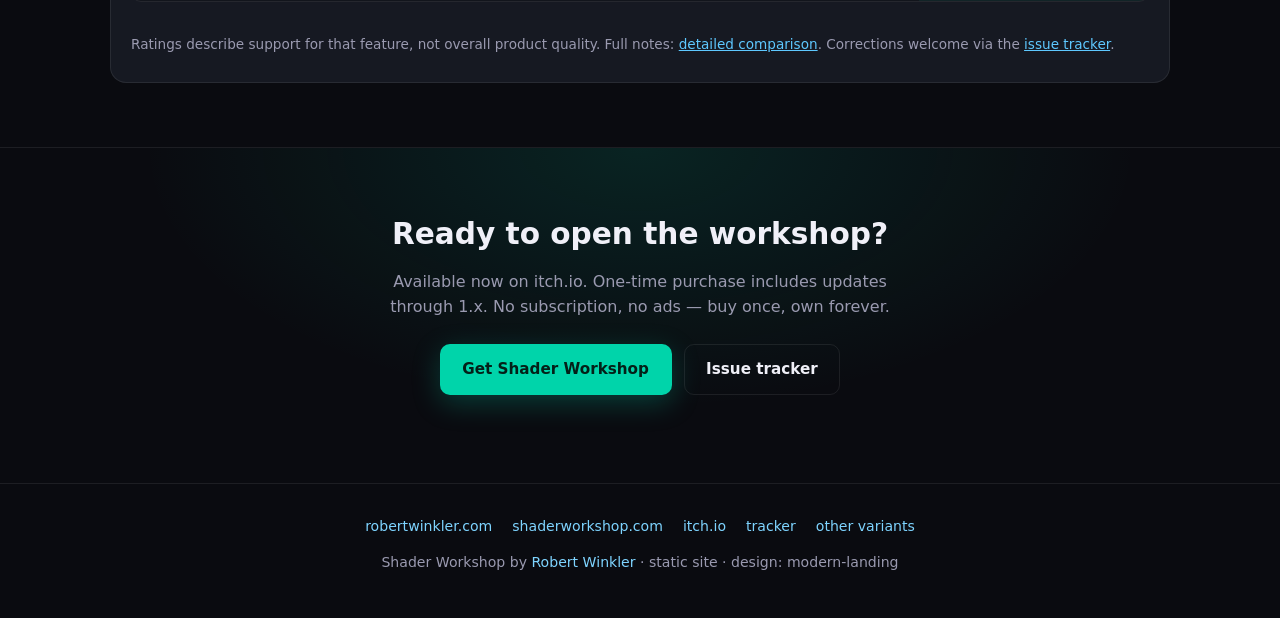
==== commit 77c63ebf: "Update website for 0.8.0" ====
--- a/index.html
+++ b/index.html
@@ -6,8 +6,8 @@
   <title>Shader Workshop — C/C++ shaders offline</title>
   <meta name="description" content="Write Shadertoy-style shaders in C/C++. Offline native app with multipass, media, audio, export, and CPU software rendering." />
   <link rel="stylesheet" href="style.css" />
-  <link rel="stylesheet" href="../shared/comparison.css" />
-  <link rel="stylesheet" href="../shared/lightbox.css" />
+  <link rel="stylesheet" href="shared/comparison.css" />
+  <link rel="stylesheet" href="shared/lightbox.css" />
 </head>
 <body>
   <nav class="nav" aria-label="Primary">
@@ -51,10 +51,10 @@
         <div class="chrome">
           <span class="dot"></span><span class="dot"></span><span class="dot"></span>
         </div>
-        <a class="lb-shot" href="../shared/screenshots/tileable_water_caustic_speed_graph.png" target="_blank" rel="noopener">
+        <a class="lb-shot" href="shared/screenshots/tileable_water_caustic_speed_graph.png" target="_blank" rel="noopener">
           <img
             class="hero-shot"
-            src="../shared/screenshots/tileable_water_caustic_speed_graph.png"
+            src="shared/screenshots/tileable_water_caustic_speed_graph.png"
             alt="Tileable water caustic shader with the Speed tab frame-time graph"
             loading="eager" />
         </a>
@@ -68,12 +68,17 @@
       <p>Everything you expect from a modern shader playground — plus a real native toolchain.</p>
     </div>
     <div class="bento">
-      <article class="bento-card span-6 accent">
+      <article class="bento-card span-4 accent">
         <div class="icon">{ }</div>
-        <h3>C/C++ shaders</h3>
-        <p>GLM, rsw_math, PortableGL math, or your own libraries. Open <code>.c</code>/<code>.cpp</code> sources, auto-compile to shared libraries, hot-reload on save.</p>
-      </article>
-      <article class="bento-card span-6">
+        <h3>C/C++ source</h3>
+        <p>GLM, rsw_math, PortableGL math, or your own libraries. Open a <code>.c</code> or <code>.cpp</code> and Workshop compiles it and hot-reloads when you save.</p>
+      </article>
+      <article class="bento-card span-4">
+        <div class="icon">⬡</div>
+        <h3>Any C ABI shader</h3>
+        <p>Build the <code>.so</code> or <code>.dll</code> yourself in Zig, Rust, Odin, Go, Nelua, or another C ABI language. Workshop does not compile those. It hot-reloads the binary when that file changes.</p>
+      </article>
+      <article class="bento-card span-4">
         <div class="icon">⬚</div>
         <h3>Multipass &amp; float buffers</h3>
         <p>A–D style passes, RGBA32F storage, independent resolutions, pass recursion, and previous-frame feedback via <code>u_main</code>.</p>
@@ -125,7 +130,7 @@
       <div class="video-stack">
         <div class="video-box">
           <iframe
-            src="https://www.youtube.com/embed/vXYMLWKvXrs"
+            src="https://www.youtube.com/embed/i_8TLcz6q80"
             title="Shader Workshop video"
             allow="accelerometer; autoplay; clipboard-write; encrypted-media; gyroscope; picture-in-picture"
             allowfullscreen
@@ -133,7 +138,7 @@
         </div>
         <div class="video-box">
           <iframe
-            src="https://www.youtube.com/embed/6mo1kXVUfLU"
+            src="https://www.youtube.com/embed/U1hM74lAFso"
             title="Shader Workshop video"
             allow="accelerometer; autoplay; clipboard-write; encrypted-media; gyroscope; picture-in-picture"
             allowfullscreen
@@ -141,14 +146,14 @@
         </div>
       </div>
       <div class="shot-stack">
-        <a class="lb-shot" href="../shared/screenshots/cubemap_demo1.png" target="_blank" rel="noopener">
-          <img class="shot-img" src="../shared/screenshots/cubemap_demo1.png" alt="Cubemap gnomonic demo with a gallery courtyard on the Channels tab" loading="lazy" />
-        </a>
-        <a class="lb-shot" href="../shared/screenshots/minkowski_madness_custom_gui.png" target="_blank" rel="noopener">
-          <img class="shot-img" src="../shared/screenshots/minkowski_madness_custom_gui.png" alt="Minkowski tunnel shader with a custom parameter GUI" loading="lazy" />
-        </a>
-        <a class="lb-shot" href="../shared/screenshots/music_synthesizer_mainSound.png" target="_blank" rel="noopener">
-          <img class="shot-img" src="../shared/screenshots/music_synthesizer_mainSound.png" alt="Music synthesizer mainSound demo with piano-roll custom UI" loading="lazy" />
+        <a class="lb-shot" href="shared/screenshots/cubemap_demo1.png" target="_blank" rel="noopener">
+          <img class="shot-img" src="shared/screenshots/cubemap_demo1.png" alt="Cubemap gnomonic demo with a gallery courtyard on the Channels tab" loading="lazy" />
+        </a>
+        <a class="lb-shot" href="shared/screenshots/minkowski_madness_custom_gui.png" target="_blank" rel="noopener">
+          <img class="shot-img" src="shared/screenshots/minkowski_madness_custom_gui.png" alt="Minkowski tunnel shader with a custom parameter GUI" loading="lazy" />
+        </a>
+        <a class="lb-shot" href="shared/screenshots/music_synthesizer_mainSound.png" target="_blank" rel="noopener">
+          <img class="shot-img" src="shared/screenshots/music_synthesizer_mainSound.png" alt="Music synthesizer mainSound demo with piano-roll custom UI" loading="lazy" />
         </a>
       </div>
     </div>
@@ -167,7 +172,7 @@
         </div>
         <div class="why-card">
           <h3>Language you control</h3>
-          <p>Trade GLSL’s ergonomics for C/C++ power: real state, mixed rendering techniques, and the debugger you already use.</p>
+          <p>C and C++ are compiled for you. Any other C ABI language works once you build the shared library; Workshop reloads that file when it changes. Either way you get real state and a normal debugger.</p>
         </div>
         <div class="why-card">
           <h3>CPU as a feature</h3>
@@ -210,8 +215,8 @@
     <p>Shader Workshop by <a href="https://robertwinkler.com" target="_blank" rel="noopener">Robert Winkler</a> · static site · design: modern-landing</p>
   </footer>
 
-  <script src="../shared/comparison.js"></script>
-  <script src="../shared/lightbox.js"></script>
+  <script src="shared/comparison.js"></script>
+  <script src="shared/lightbox.js"></script>
   <script>
     SWComparison.mount("#comparison-mount");
   </script>
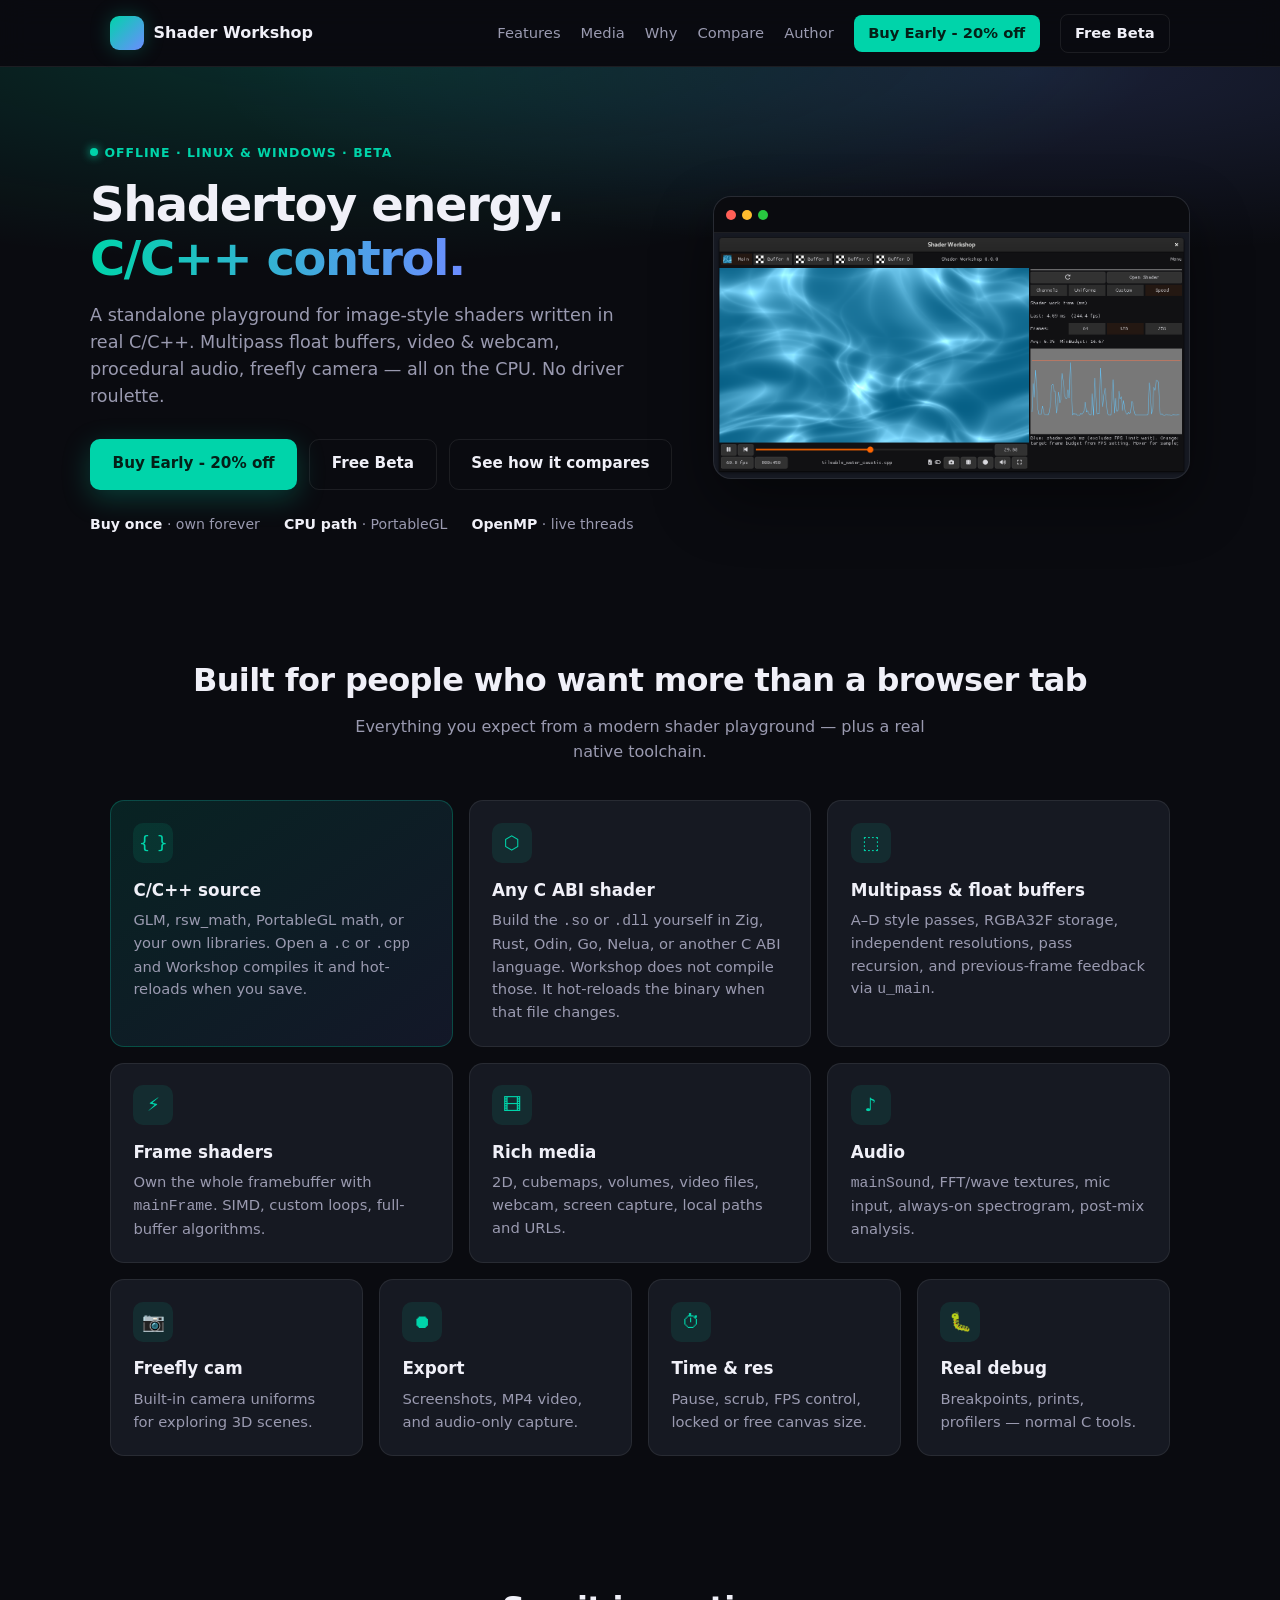
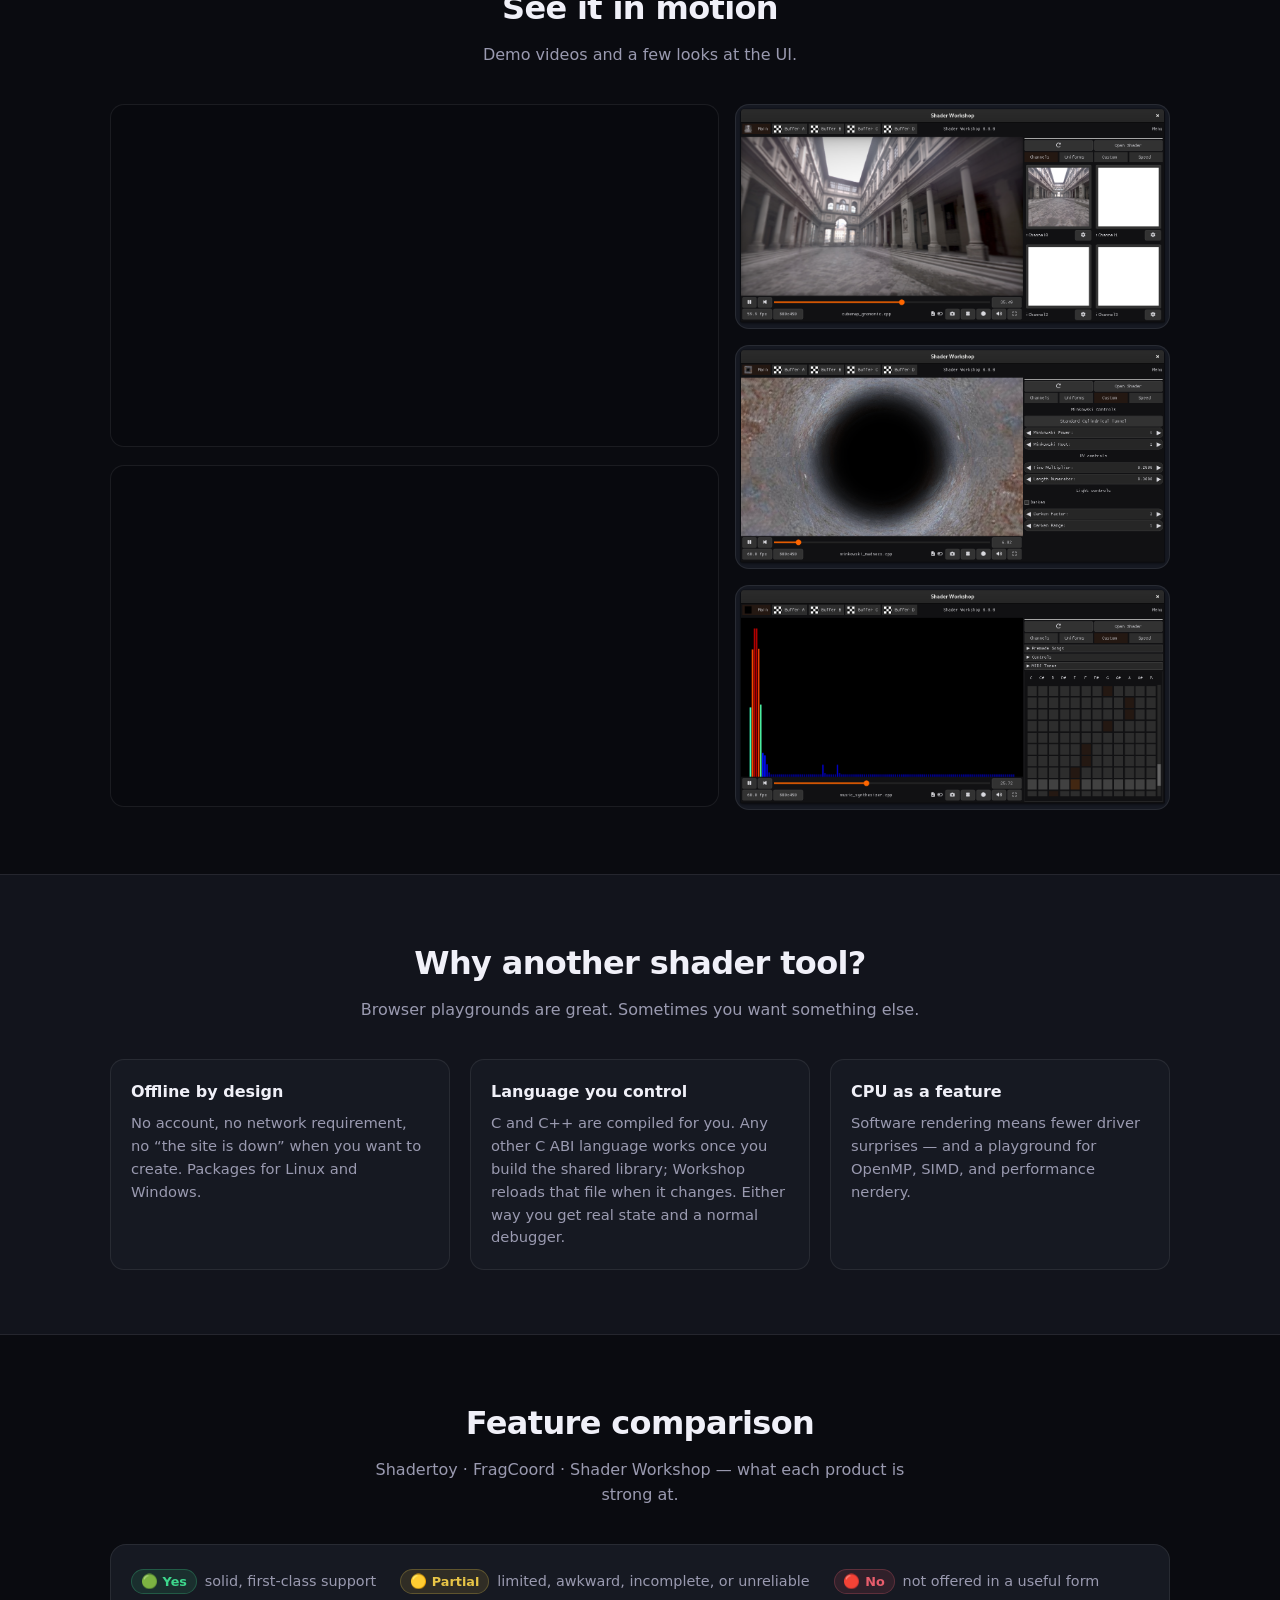
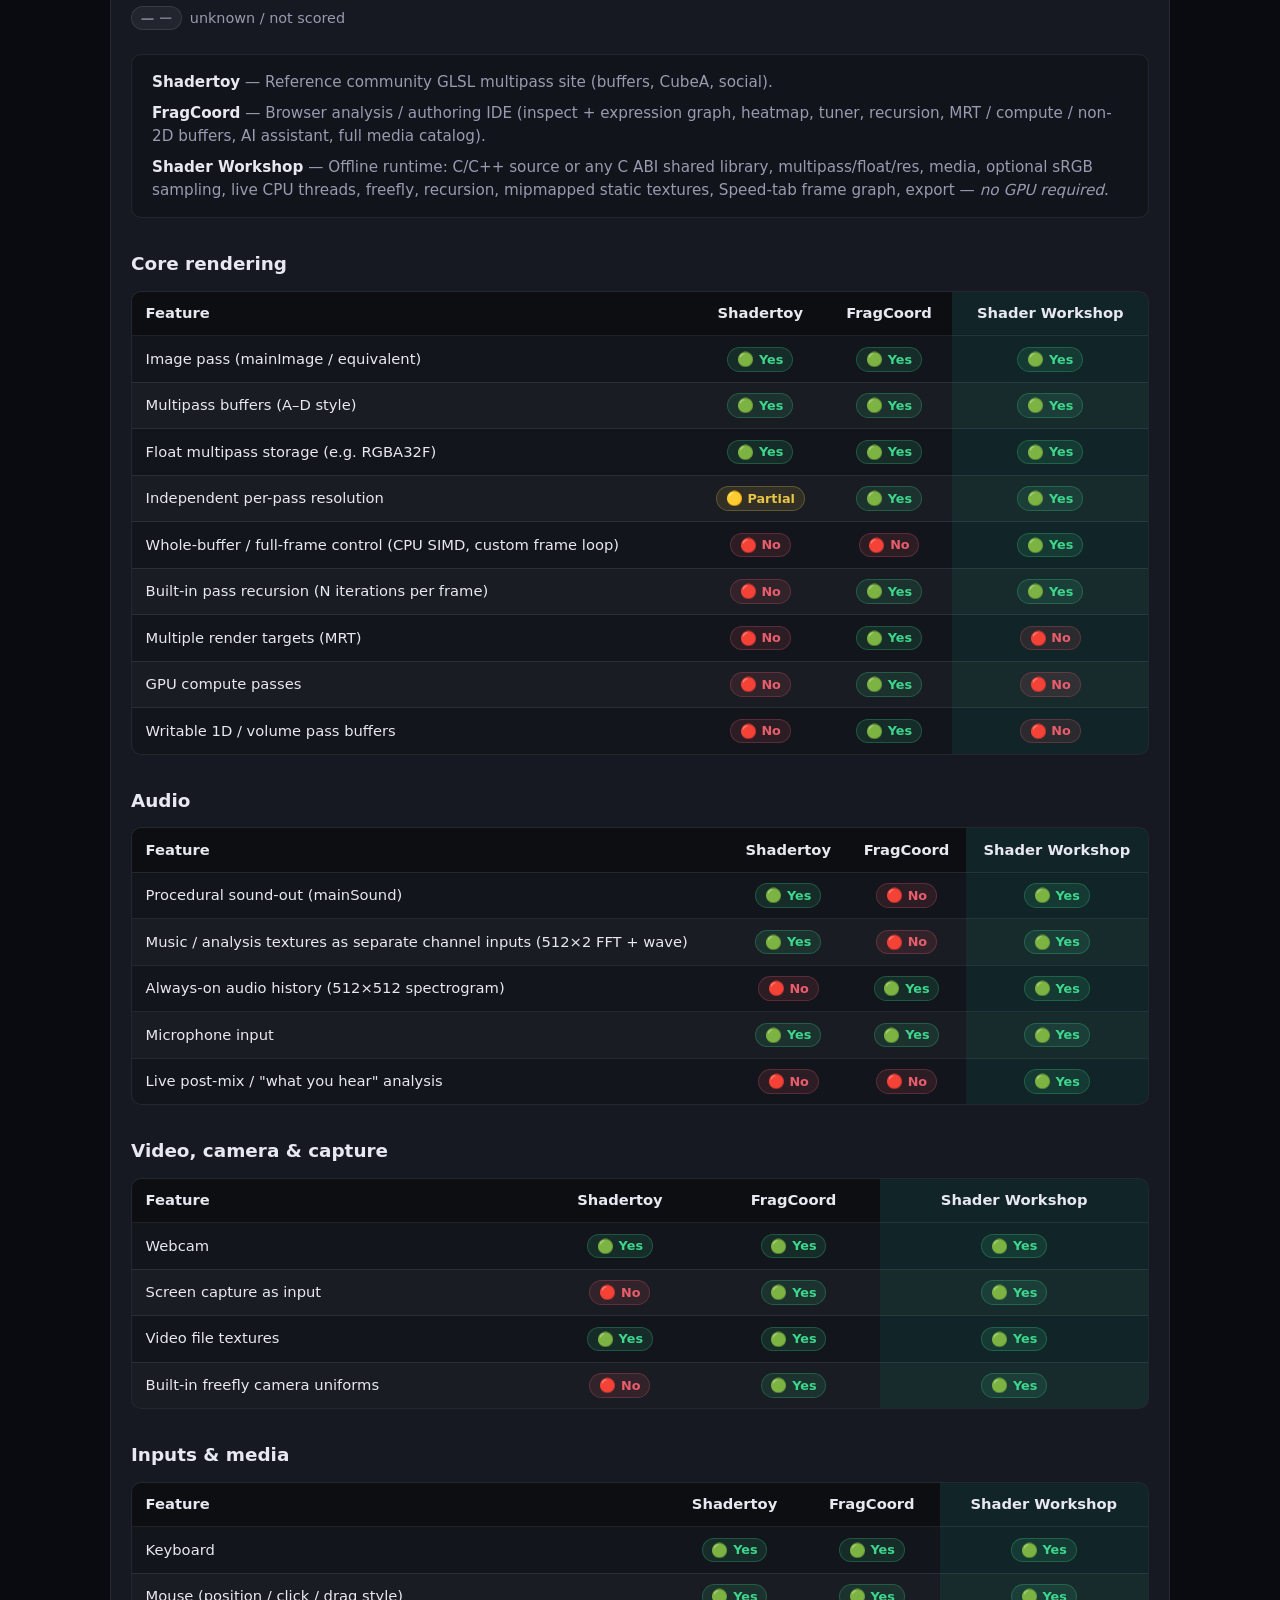
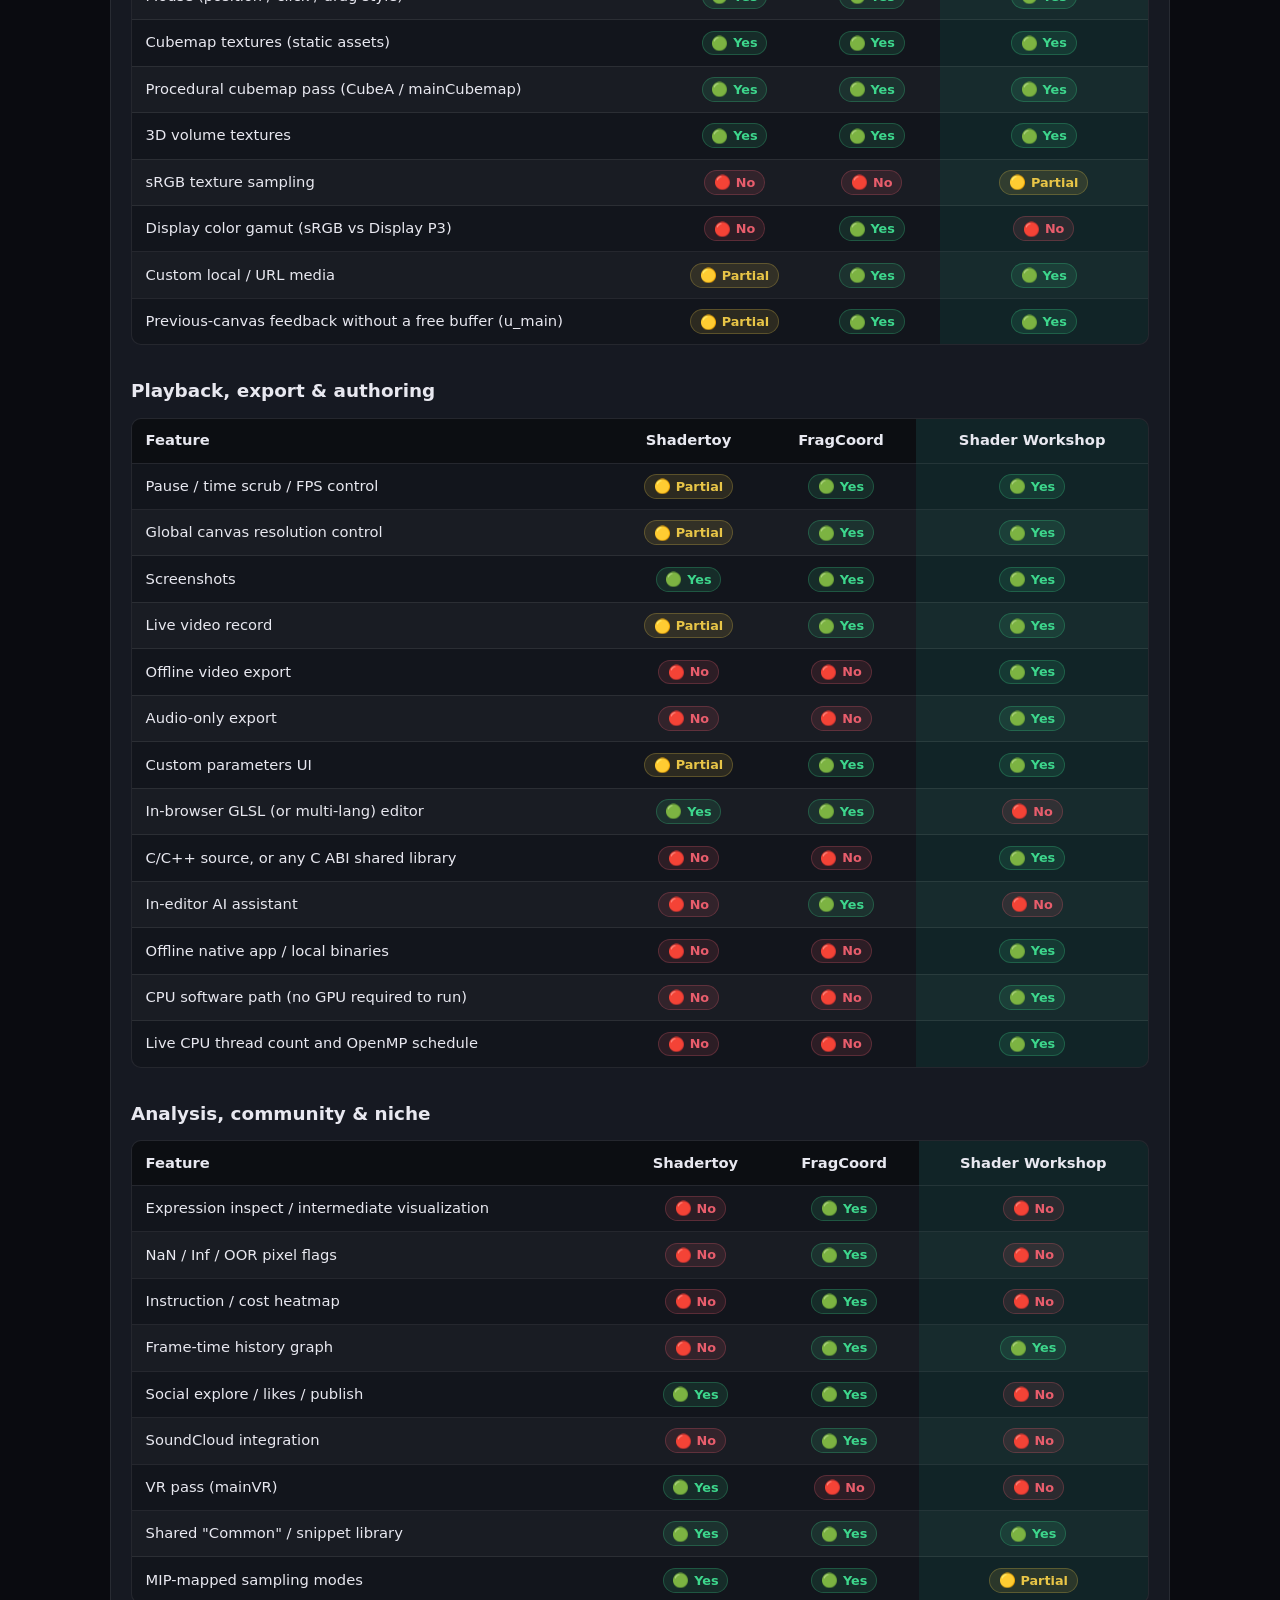
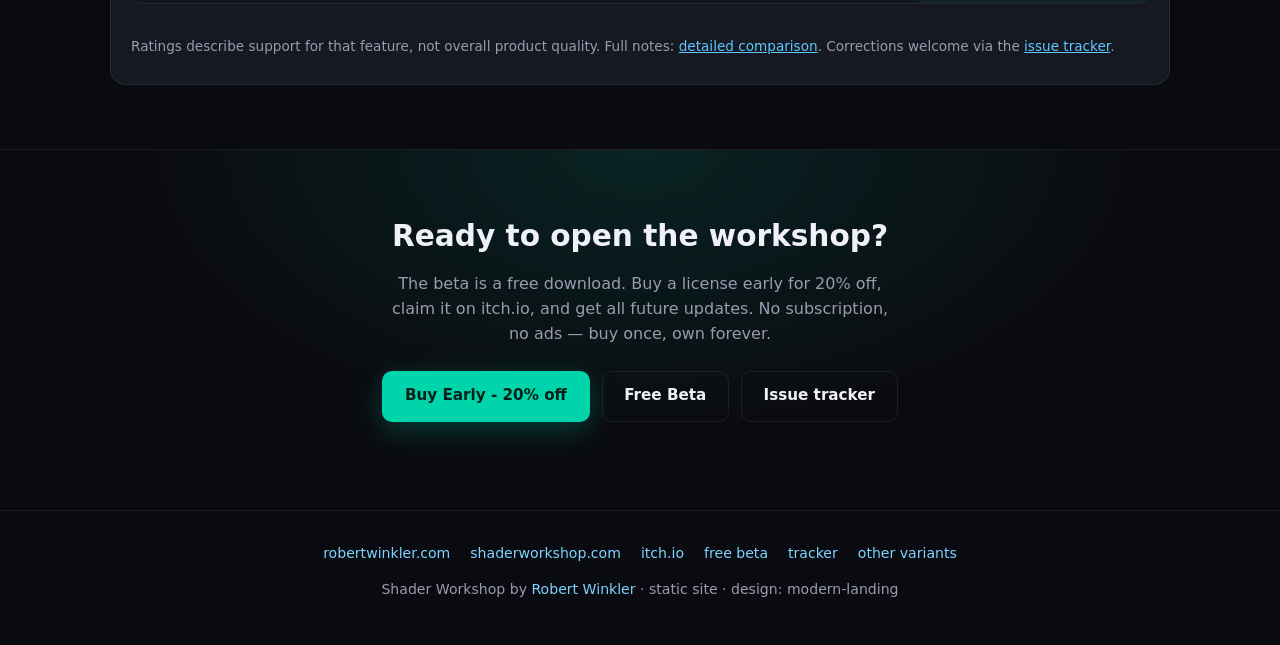
==== commit fac2f311: "Add 'Free Beta' buttons" ====
--- a/index.html
+++ b/index.html
@@ -22,7 +22,8 @@
         <a href="#why">Why</a>
         <a href="#compare">Compare</a>
         <a href="https://robertwinkler.com" target="_blank" rel="noopener">Author</a>
-        <a class="nav-cta" href="https://rswinkle.itch.io/shader-workshop" target="_blank" rel="noopener">Get on itch.io</a>
+        <a class="nav-cta" href="https://rswinkle.itch.io/shader-workshop" target="_blank" rel="noopener">Buy Early - 20% off</a>
+        <a class="nav-free" href="https://store.robertwinkler.com/?product=shader-workshop-free-beta" target="_blank" rel="noopener">Free Beta</a>
       </div>
     </div>
   </nav>
@@ -38,7 +39,8 @@
           all on the CPU. No driver roulette.
         </p>
         <div class="cta-row">
-          <a class="btn btn-primary" href="https://rswinkle.itch.io/shader-workshop" target="_blank" rel="noopener">Buy on itch.io</a>
+          <a class="btn btn-primary" href="https://rswinkle.itch.io/shader-workshop" target="_blank" rel="noopener">Buy Early - 20% off</a>
+          <a class="btn btn-secondary" href="https://store.robertwinkler.com/?product=shader-workshop-free-beta" target="_blank" rel="noopener">Free Beta</a>
           <a class="btn btn-secondary" href="#compare">See how it compares</a>
         </div>
         <div class="meta-row">
@@ -195,11 +197,12 @@
   <div class="cta-band" id="download">
     <h2>Ready to open the workshop?</h2>
     <p>
-      Available now on itch.io. One-time purchase includes updates through 1.x.
-      No subscription, no ads — buy once, own forever.
+      The beta is a free download. Buy a license early for 20% off, claim it on itch.io,
+      and get all future updates. No subscription, no ads — buy once, own forever.
     </p>
     <div class="cta-row" style="justify-content:center">
-      <a class="btn btn-primary" href="https://rswinkle.itch.io/shader-workshop" target="_blank" rel="noopener">Get Shader Workshop</a>
+      <a class="btn btn-primary" href="https://rswinkle.itch.io/shader-workshop" target="_blank" rel="noopener">Buy Early - 20% off</a>
+      <a class="btn btn-secondary" href="https://store.robertwinkler.com/?product=shader-workshop-free-beta" target="_blank" rel="noopener">Free Beta</a>
       <a class="btn btn-secondary" href="https://github.com/rswinkle/shader_workshop_tracker" target="_blank" rel="noopener">Issue tracker</a>
     </div>
   </div>
@@ -209,6 +212,7 @@
       <a href="https://robertwinkler.com" target="_blank" rel="noopener">robertwinkler.com</a>
       <a href="https://shaderworkshop.com">shaderworkshop.com</a>
       <a href="https://rswinkle.itch.io/shader-workshop">itch.io</a>
+      <a href="https://store.robertwinkler.com/?product=shader-workshop-free-beta">free beta</a>
       <a href="https://github.com/rswinkle/shader_workshop_tracker">tracker</a>
       <a href="../">other variants</a>
     </div>
--- a/style.css
+++ b/style.css
@@ -105,6 +105,19 @@
   text-decoration: none !important;
 }
 
+.nav-free {
+  border: 1px solid var(--border);
+  color: var(--text) !important;
+  padding: 0.45rem 0.9rem;
+  border-radius: 8px;
+  font-weight: 700 !important;
+}
+.nav-free:hover {
+  border-color: rgba(0, 212, 170, 0.45);
+  color: var(--accent) !important;
+  text-decoration: none !important;
+}
+
 /* hero */
 .hero {
   position: relative;
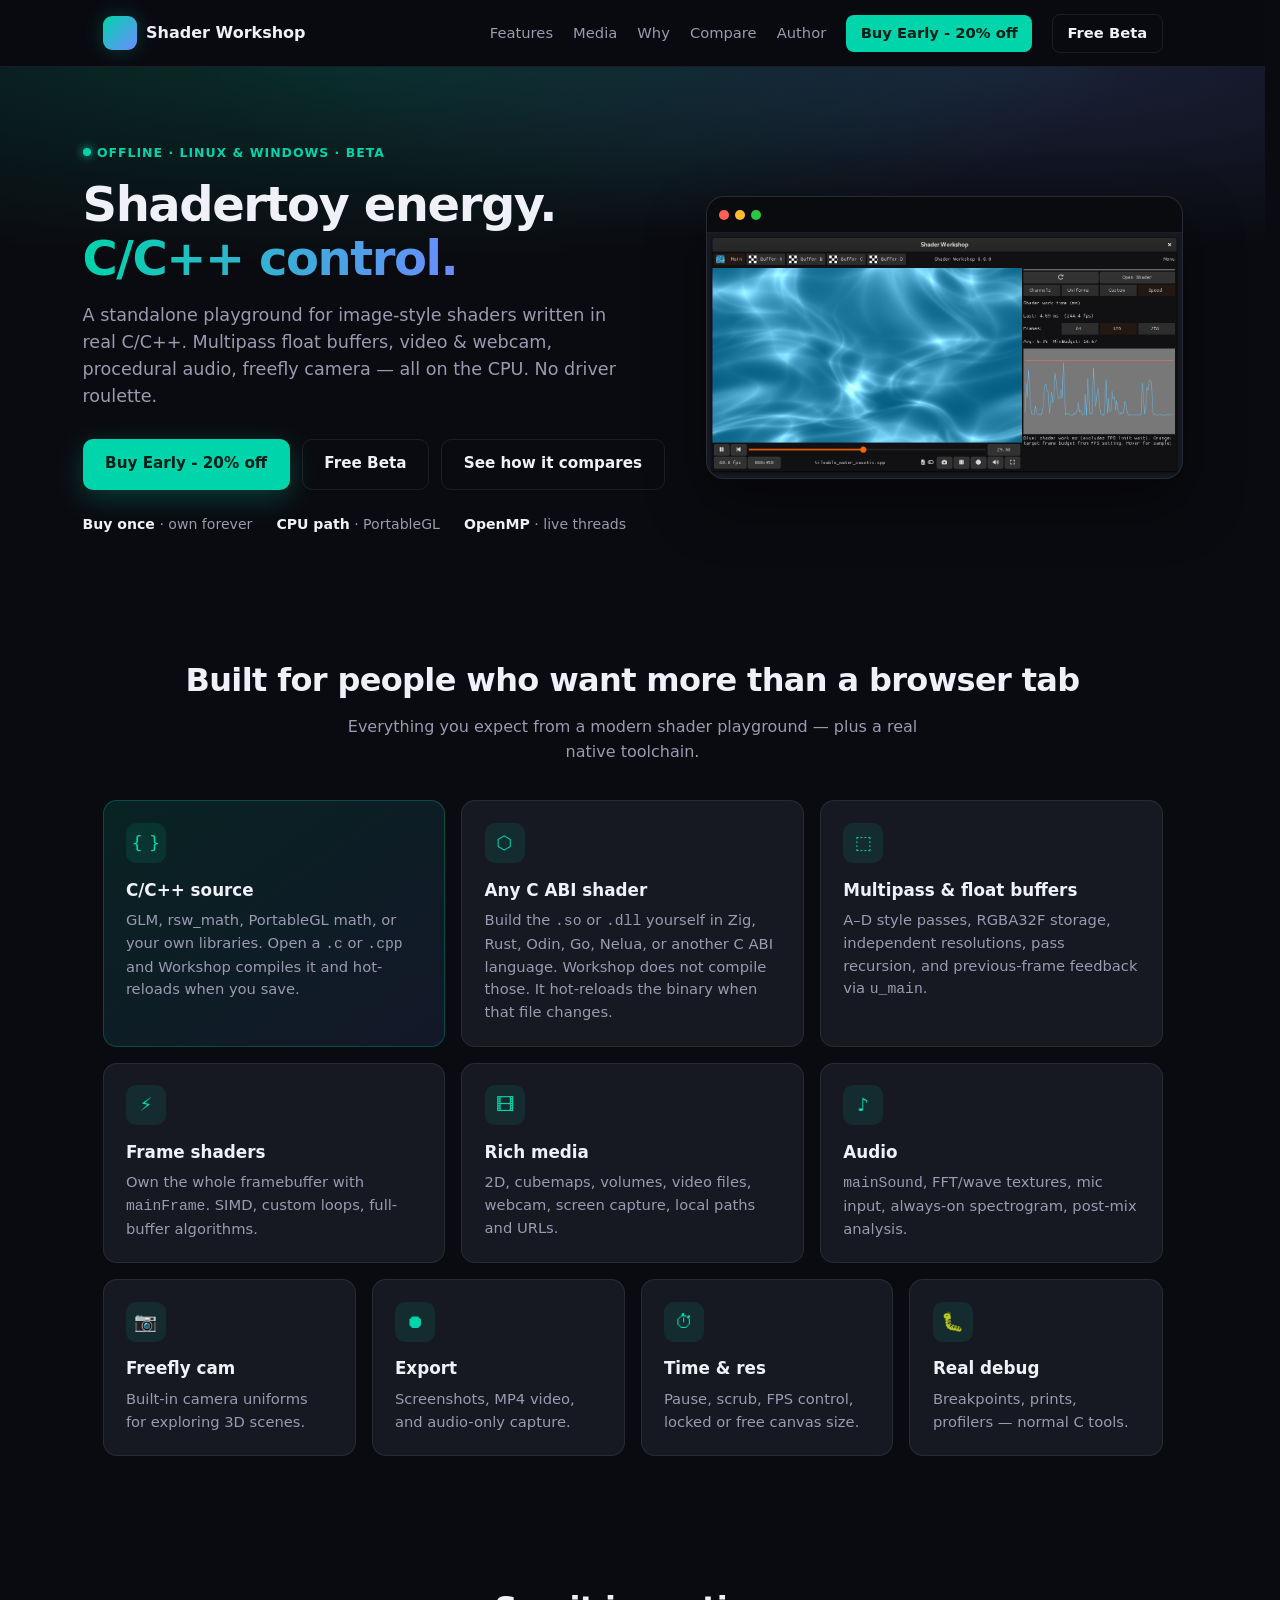
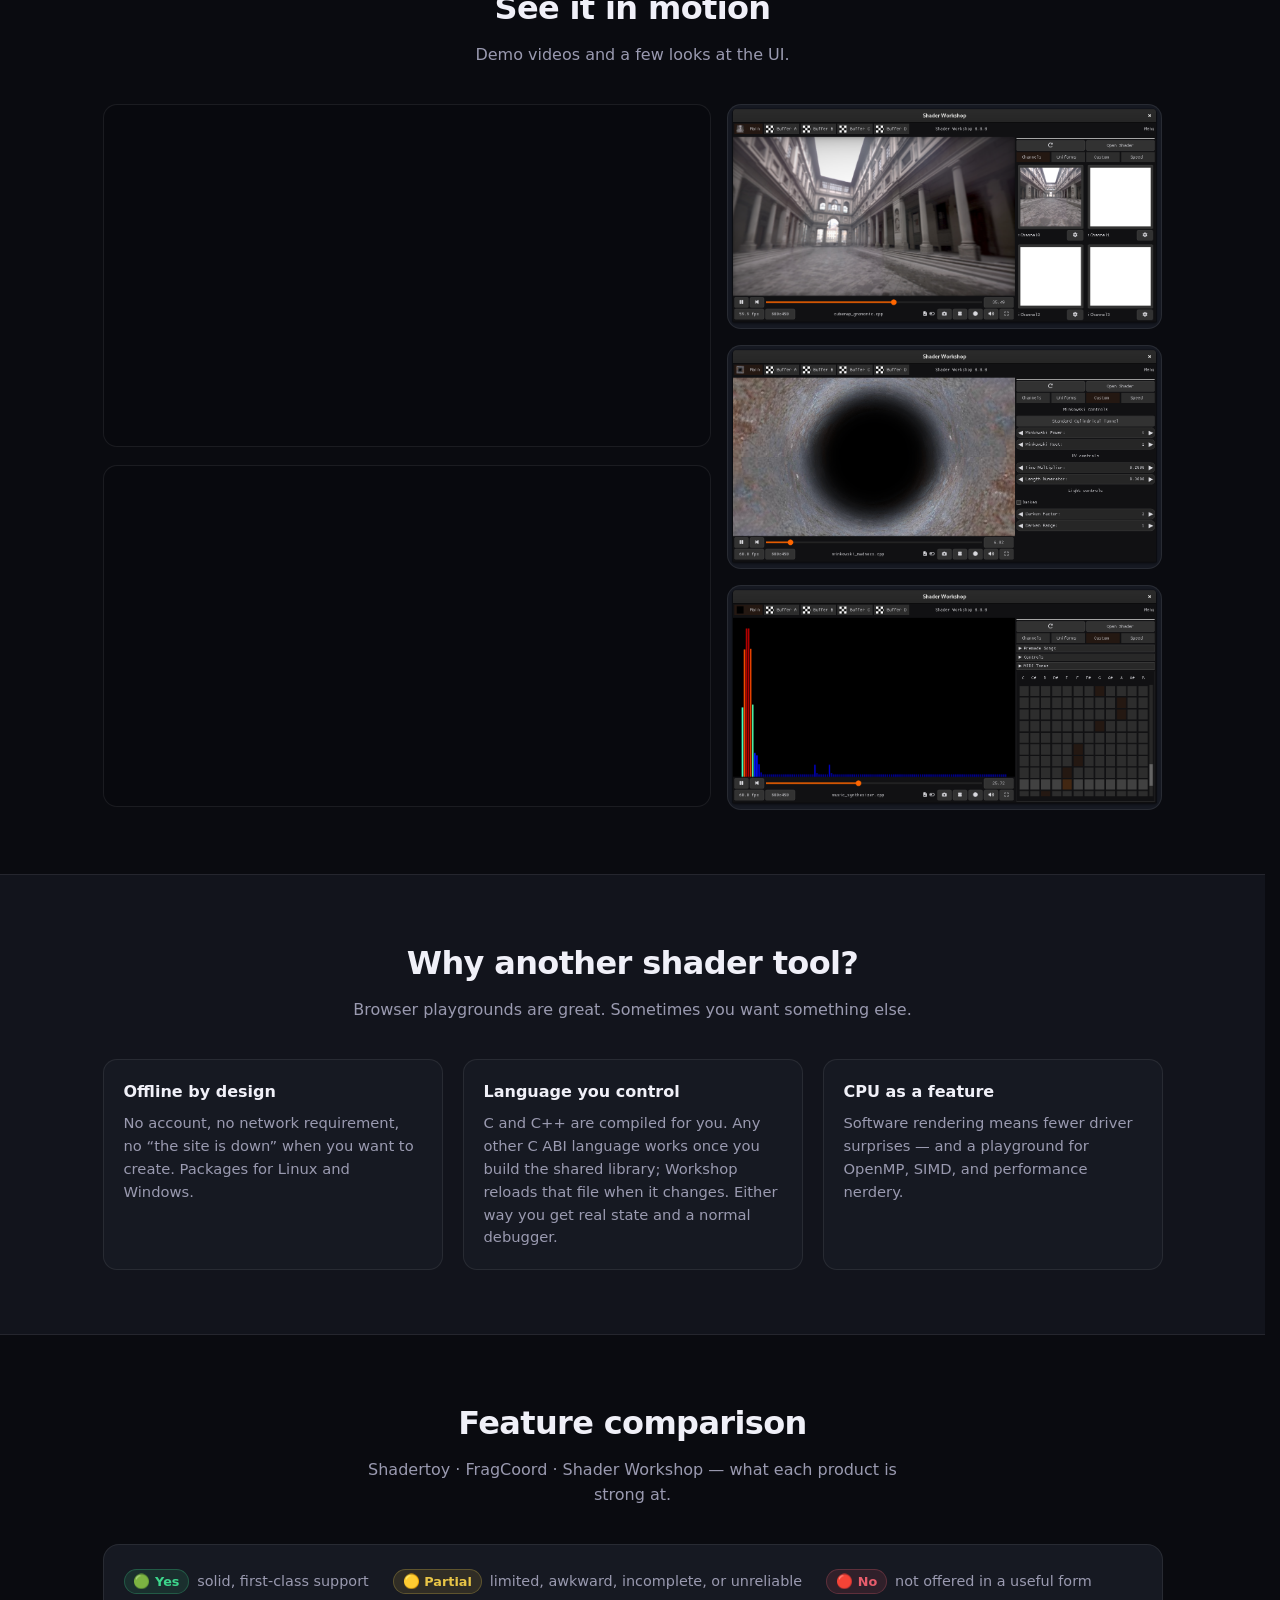
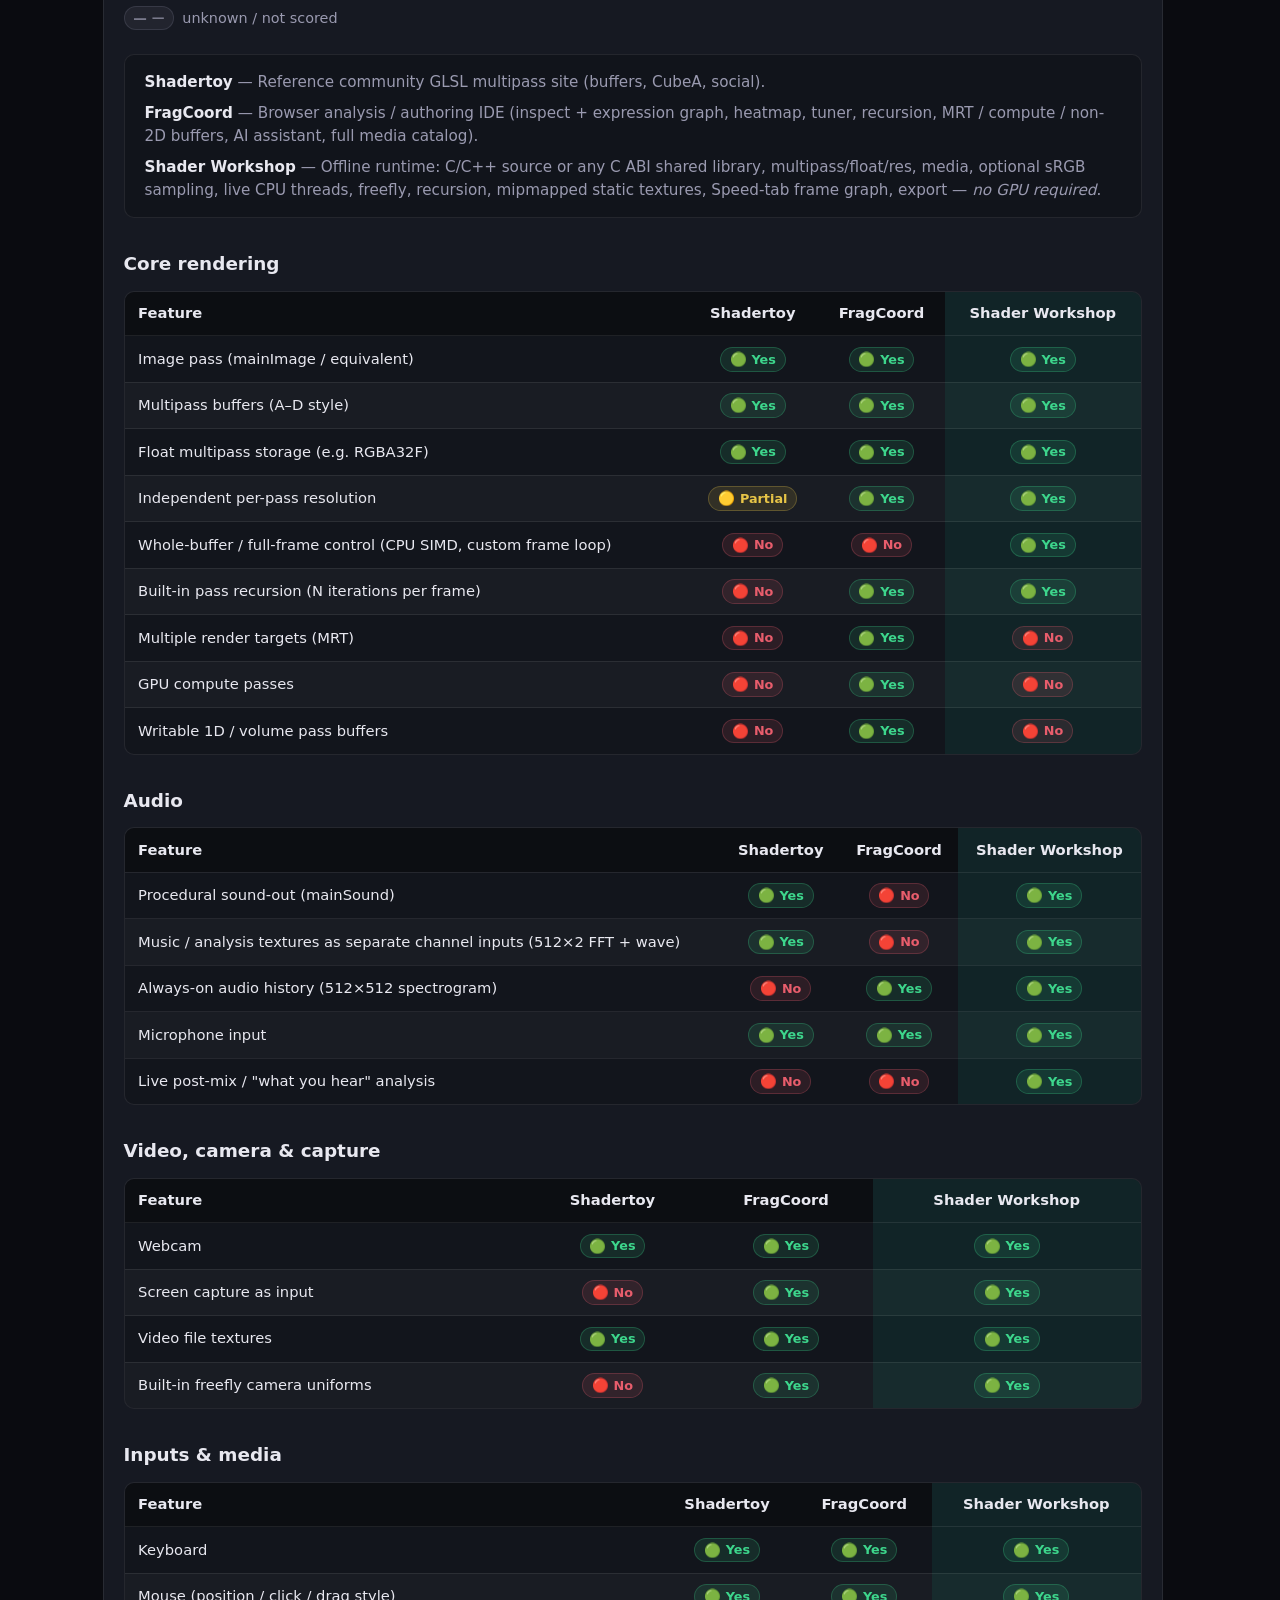
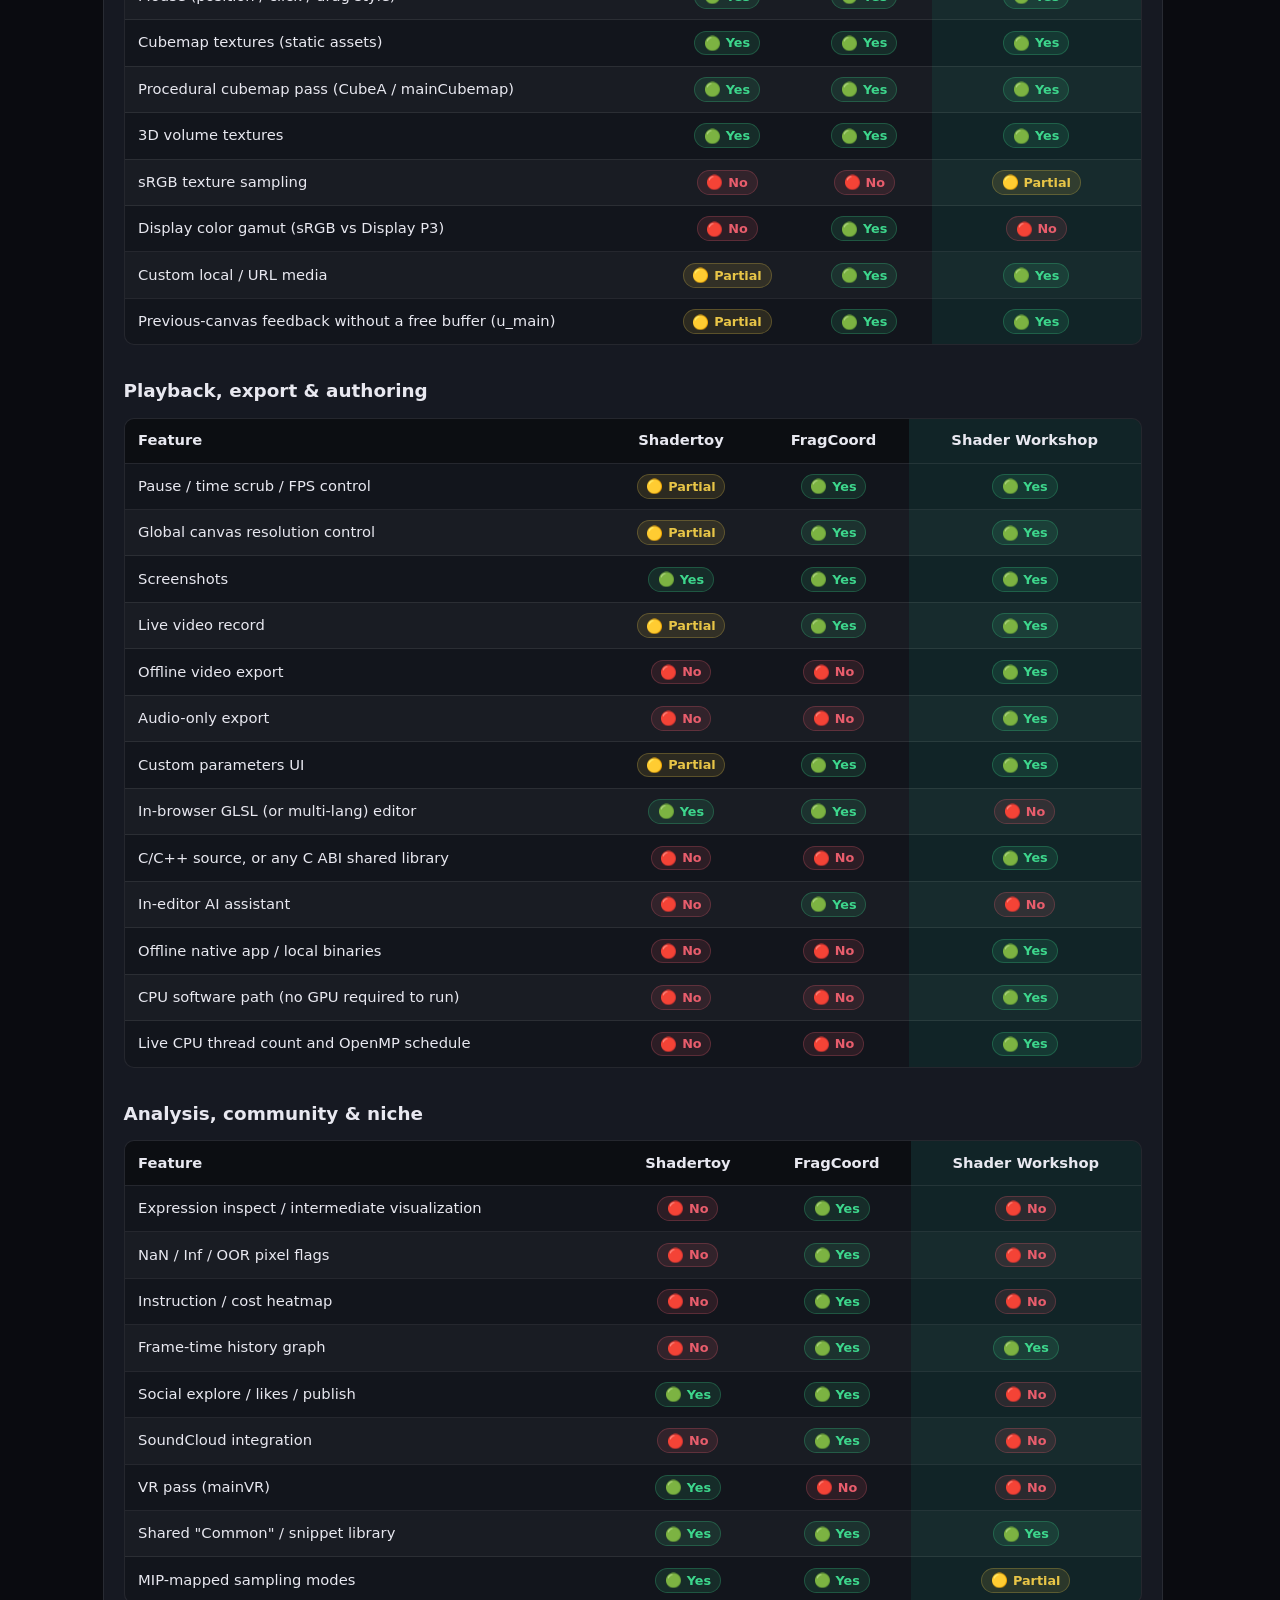
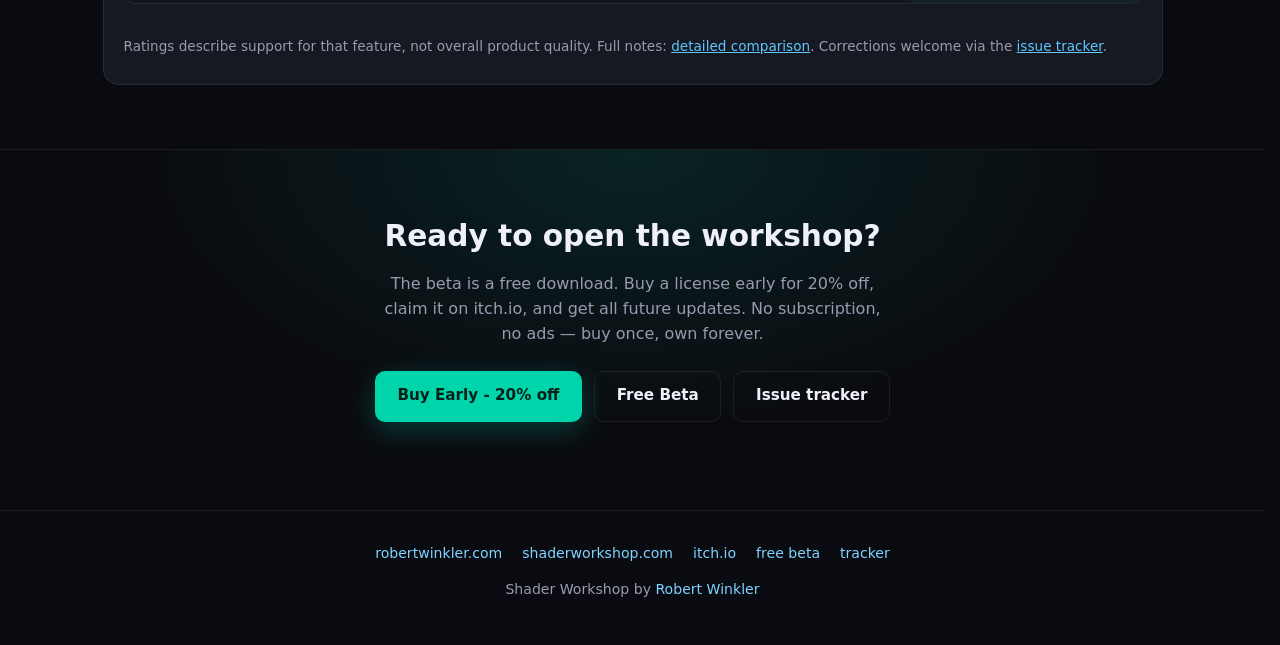
==== commit 3ac76460: "Remove shared folder, improve downloads page" ====
--- a/index.html
+++ b/index.html
@@ -6,8 +6,8 @@
   <title>Shader Workshop — C/C++ shaders offline</title>
   <meta name="description" content="Write Shadertoy-style shaders in C/C++. Offline native app with multipass, media, audio, export, and CPU software rendering." />
   <link rel="stylesheet" href="style.css" />
-  <link rel="stylesheet" href="shared/comparison.css" />
-  <link rel="stylesheet" href="shared/lightbox.css" />
+  <link rel="stylesheet" href="comparison.css" />
+  <link rel="stylesheet" href="lightbox.css" />
 </head>
 <body>
   <nav class="nav" aria-label="Primary">
@@ -23,7 +23,7 @@
         <a href="#compare">Compare</a>
         <a href="https://robertwinkler.com" target="_blank" rel="noopener">Author</a>
         <a class="nav-cta" href="https://rswinkle.itch.io/shader-workshop" target="_blank" rel="noopener">Buy Early - 20% off</a>
-        <a class="nav-free" href="https://store.robertwinkler.com/?product=shader-workshop-free-beta" target="_blank" rel="noopener">Free Beta</a>
+        <a class="nav-free" href="download.html">Free Beta</a>
       </div>
     </div>
   </nav>
@@ -40,7 +40,7 @@
         </p>
         <div class="cta-row">
           <a class="btn btn-primary" href="https://rswinkle.itch.io/shader-workshop" target="_blank" rel="noopener">Buy Early - 20% off</a>
-          <a class="btn btn-secondary" href="https://store.robertwinkler.com/?product=shader-workshop-free-beta" target="_blank" rel="noopener">Free Beta</a>
+          <a class="btn btn-secondary" href="download.html">Free Beta</a>
           <a class="btn btn-secondary" href="#compare">See how it compares</a>
         </div>
         <div class="meta-row">
@@ -53,10 +53,10 @@
         <div class="chrome">
           <span class="dot"></span><span class="dot"></span><span class="dot"></span>
         </div>
-        <a class="lb-shot" href="shared/screenshots/tileable_water_caustic_speed_graph.png" target="_blank" rel="noopener">
+        <a class="lb-shot" href="screenshots/tileable_water_caustic_speed_graph.png" target="_blank" rel="noopener">
           <img
             class="hero-shot"
-            src="shared/screenshots/tileable_water_caustic_speed_graph.png"
+            src="screenshots/tileable_water_caustic_speed_graph.png"
             alt="Tileable water caustic shader with the Speed tab frame-time graph"
             loading="eager" />
         </a>
@@ -148,14 +148,14 @@
         </div>
       </div>
       <div class="shot-stack">
-        <a class="lb-shot" href="shared/screenshots/cubemap_demo1.png" target="_blank" rel="noopener">
-          <img class="shot-img" src="shared/screenshots/cubemap_demo1.png" alt="Cubemap gnomonic demo with a gallery courtyard on the Channels tab" loading="lazy" />
-        </a>
-        <a class="lb-shot" href="shared/screenshots/minkowski_madness_custom_gui.png" target="_blank" rel="noopener">
-          <img class="shot-img" src="shared/screenshots/minkowski_madness_custom_gui.png" alt="Minkowski tunnel shader with a custom parameter GUI" loading="lazy" />
-        </a>
-        <a class="lb-shot" href="shared/screenshots/music_synthesizer_mainSound.png" target="_blank" rel="noopener">
-          <img class="shot-img" src="shared/screenshots/music_synthesizer_mainSound.png" alt="Music synthesizer mainSound demo with piano-roll custom UI" loading="lazy" />
+        <a class="lb-shot" href="screenshots/cubemap_demo1.png" target="_blank" rel="noopener">
+          <img class="shot-img" src="screenshots/cubemap_demo1.png" alt="Cubemap gnomonic demo with a gallery courtyard on the Channels tab" loading="lazy" />
+        </a>
+        <a class="lb-shot" href="screenshots/minkowski_madness_custom_gui.png" target="_blank" rel="noopener">
+          <img class="shot-img" src="screenshots/minkowski_madness_custom_gui.png" alt="Minkowski tunnel shader with a custom parameter GUI" loading="lazy" />
+        </a>
+        <a class="lb-shot" href="screenshots/music_synthesizer_mainSound.png" target="_blank" rel="noopener">
+          <img class="shot-img" src="screenshots/music_synthesizer_mainSound.png" alt="Music synthesizer mainSound demo with piano-roll custom UI" loading="lazy" />
         </a>
       </div>
     </div>
@@ -202,7 +202,7 @@
     </p>
     <div class="cta-row" style="justify-content:center">
       <a class="btn btn-primary" href="https://rswinkle.itch.io/shader-workshop" target="_blank" rel="noopener">Buy Early - 20% off</a>
-      <a class="btn btn-secondary" href="https://store.robertwinkler.com/?product=shader-workshop-free-beta" target="_blank" rel="noopener">Free Beta</a>
+      <a class="btn btn-secondary" href="download.html">Free Beta</a>
       <a class="btn btn-secondary" href="https://github.com/rswinkle/shader_workshop_tracker" target="_blank" rel="noopener">Issue tracker</a>
     </div>
   </div>
@@ -212,15 +212,14 @@
       <a href="https://robertwinkler.com" target="_blank" rel="noopener">robertwinkler.com</a>
       <a href="https://shaderworkshop.com">shaderworkshop.com</a>
       <a href="https://rswinkle.itch.io/shader-workshop">itch.io</a>
-      <a href="https://store.robertwinkler.com/?product=shader-workshop-free-beta">free beta</a>
+      <a href="download.html">free beta</a>
       <a href="https://github.com/rswinkle/shader_workshop_tracker">tracker</a>
-      <a href="../">other variants</a>
-    </div>
-    <p>Shader Workshop by <a href="https://robertwinkler.com" target="_blank" rel="noopener">Robert Winkler</a> · static site · design: modern-landing</p>
+    </div>
+    <p>Shader Workshop by <a href="https://robertwinkler.com" target="_blank" rel="noopener">Robert Winkler</a></p>
   </footer>
 
-  <script src="shared/comparison.js"></script>
-  <script src="shared/lightbox.js"></script>
+  <script src="comparison.js"></script>
+  <script src="lightbox.js"></script>
   <script>
     SWComparison.mount("#comparison-mount");
   </script>
--- a/style.css
+++ b/style.css
@@ -15,7 +15,12 @@
 }
 
 * { box-sizing: border-box; }
-html { scroll-behavior: smooth; }
+html {
+  scroll-behavior: smooth;
+  /* Keep the layout width identical on short and long pages. */
+  overflow-y: auto;
+  scrollbar-gutter: stable;
+}
 
 body {
   margin: 0;
@@ -27,18 +32,6 @@
 
 a { color: #7ed4ff; }
 a:hover { text-decoration: underline; }
-
-.back-link {
-  display: block;
-  text-align: center;
-  padding: 0.55rem;
-  font-size: 0.82rem;
-  color: var(--muted);
-  background: #06070a;
-  border-bottom: 1px solid var(--border);
-  text-decoration: none;
-}
-.back-link:hover { color: var(--accent); }
 
 /* nav */
 .nav {
@@ -112,7 +105,8 @@
   border-radius: 8px;
   font-weight: 700 !important;
 }
-.nav-free:hover {
+.nav-free:hover,
+.nav-free[aria-current="page"] {
   border-color: rgba(0, 212, 170, 0.45);
   color: var(--accent) !important;
   text-decoration: none !important;
@@ -499,3 +493,46 @@
 
 footer a { color: #7ed4ff; text-decoration: none; }
 footer a:hover { text-decoration: underline; }
+
+body.download-page {
+  min-height: 100vh;
+  display: flex;
+  flex-direction: column;
+}
+body.download-page main { flex: 1; }
+
+.download-choices {
+  display: grid;
+  grid-template-columns: 1fr 1fr;
+  gap: 1rem;
+  max-width: 40rem;
+  margin: 0 auto;
+}
+.download-choice {
+  display: flex;
+  flex-direction: column;
+  gap: 0.35rem;
+  padding: 1.35rem 1.4rem;
+  border: 1px solid var(--border);
+  border-radius: var(--radius);
+  background: var(--panel);
+  text-decoration: none;
+  color: var(--text);
+}
+.download-choice:hover {
+  border-color: rgba(0, 212, 170, 0.45);
+  text-decoration: none;
+  color: var(--text);
+}
+.download-choice .name {
+  font-size: 1.15rem;
+  font-weight: 700;
+}
+.download-choice .meta {
+  color: var(--muted);
+  font-family: ui-monospace, "Cascadia Code", "SF Mono", Menlo, monospace;
+  font-size: 0.88rem;
+}
+@media (max-width: 640px) {
+  .download-choices { grid-template-columns: 1fr; }
+}
--- a/comparison.css
+++ b/comparison.css
@@ -0,0 +1,188 @@
+/* Shared feature-comparison table styles (dark-theme friendly) */
+
+.cmp-root {
+  --cmp-yes: #3dd68c;
+  --cmp-partial: #e8c547;
+  --cmp-no: #e85d6c;
+  --cmp-unknown: #7a7a8c;
+  --cmp-border: rgba(255, 255, 255, 0.08);
+  --cmp-row-alt: rgba(255, 255, 255, 0.03);
+  --cmp-head-bg: rgba(0, 0, 0, 0.35);
+  --cmp-highlight: rgba(0, 212, 170, 0.08);
+  --cmp-text: #e8e8f0;
+  --cmp-muted: #9a9ab0;
+}
+
+.cmp-legend {
+  list-style: none;
+  padding: 0;
+  margin: 0 0 1.5rem;
+  display: flex;
+  flex-wrap: wrap;
+  gap: 0.75rem 1.5rem;
+  color: var(--cmp-muted);
+  font-size: 0.9rem;
+}
+
+.cmp-legend li {
+  display: flex;
+  align-items: center;
+  gap: 0.5rem;
+}
+
+.cmp-summary {
+  display: grid;
+  gap: 0.5rem;
+  margin-bottom: 2rem;
+  padding: 1rem 1.25rem;
+  border: 1px solid var(--cmp-border);
+  border-radius: 10px;
+  background: rgba(0, 0, 0, 0.2);
+  color: var(--cmp-muted);
+  font-size: 0.95rem;
+  line-height: 1.5;
+}
+
+.cmp-summary p {
+  margin: 0;
+}
+
+.cmp-summary strong {
+  color: var(--cmp-text);
+}
+
+.cmp-section {
+  margin-bottom: 2rem;
+}
+
+.cmp-section-title {
+  margin: 0 0 0.75rem;
+  font-size: 1.15rem;
+  font-weight: 600;
+  color: var(--cmp-text);
+}
+
+.cmp-table-wrap {
+  overflow-x: auto;
+  border: 1px solid var(--cmp-border);
+  border-radius: 10px;
+  background: rgba(0, 0, 0, 0.15);
+}
+
+.cmp-table {
+  width: 100%;
+  border-collapse: collapse;
+  font-size: 0.92rem;
+  min-width: 560px;
+}
+
+.cmp-table th,
+.cmp-table td {
+  padding: 0.65rem 0.85rem;
+  border-bottom: 1px solid var(--cmp-border);
+  text-align: center;
+  vertical-align: middle;
+}
+
+.cmp-table th {
+  background: var(--cmp-head-bg);
+  font-weight: 600;
+  color: var(--cmp-text);
+  white-space: nowrap;
+}
+
+.cmp-table th a {
+  color: inherit;
+  text-decoration: none;
+}
+
+.cmp-table th a:hover {
+  text-decoration: underline;
+}
+
+.cmp-table tbody tr:nth-child(even) {
+  background: var(--cmp-row-alt);
+}
+
+.cmp-table tbody tr:last-child td {
+  border-bottom: none;
+}
+
+.cmp-feature-col,
+.cmp-feature {
+  text-align: left !important;
+  color: var(--cmp-text);
+  min-width: 12rem;
+}
+
+.cmp-highlight-col {
+  background: var(--cmp-highlight) !important;
+}
+
+.cmp-badge {
+  display: inline-flex;
+  align-items: center;
+  justify-content: center;
+  gap: 0.3rem;
+  padding: 0.2rem 0.55rem;
+  border-radius: 999px;
+  font-size: 0.8rem;
+  font-weight: 600;
+  line-height: 1.2;
+  white-space: nowrap;
+  border: 1px solid transparent;
+}
+
+.cmp-emoji {
+  font-size: 0.85rem;
+}
+
+.cmp-yes {
+  color: var(--cmp-yes);
+  background: rgba(61, 214, 140, 0.12);
+  border-color: rgba(61, 214, 140, 0.25);
+}
+
+.cmp-partial {
+  color: var(--cmp-partial);
+  background: rgba(232, 197, 71, 0.12);
+  border-color: rgba(232, 197, 71, 0.25);
+}
+
+.cmp-no {
+  color: var(--cmp-no);
+  background: rgba(232, 93, 108, 0.12);
+  border-color: rgba(232, 93, 108, 0.25);
+}
+
+.cmp-unknown {
+  color: var(--cmp-unknown);
+  background: rgba(122, 122, 140, 0.12);
+  border-color: rgba(122, 122, 140, 0.25);
+}
+
+.cmp-footnote {
+  margin: 1.5rem 0 0;
+  font-size: 0.85rem;
+  color: var(--cmp-muted);
+  line-height: 1.5;
+}
+
+.cmp-footnote a {
+  color: #5ec8ff;
+}
+
+@media (max-width: 640px) {
+  .cmp-label {
+    display: none;
+  }
+
+  .cmp-badge {
+    padding: 0.25rem 0.4rem;
+  }
+
+  .cmp-table th,
+  .cmp-table td {
+    padding: 0.5rem 0.45rem;
+  }
+}
